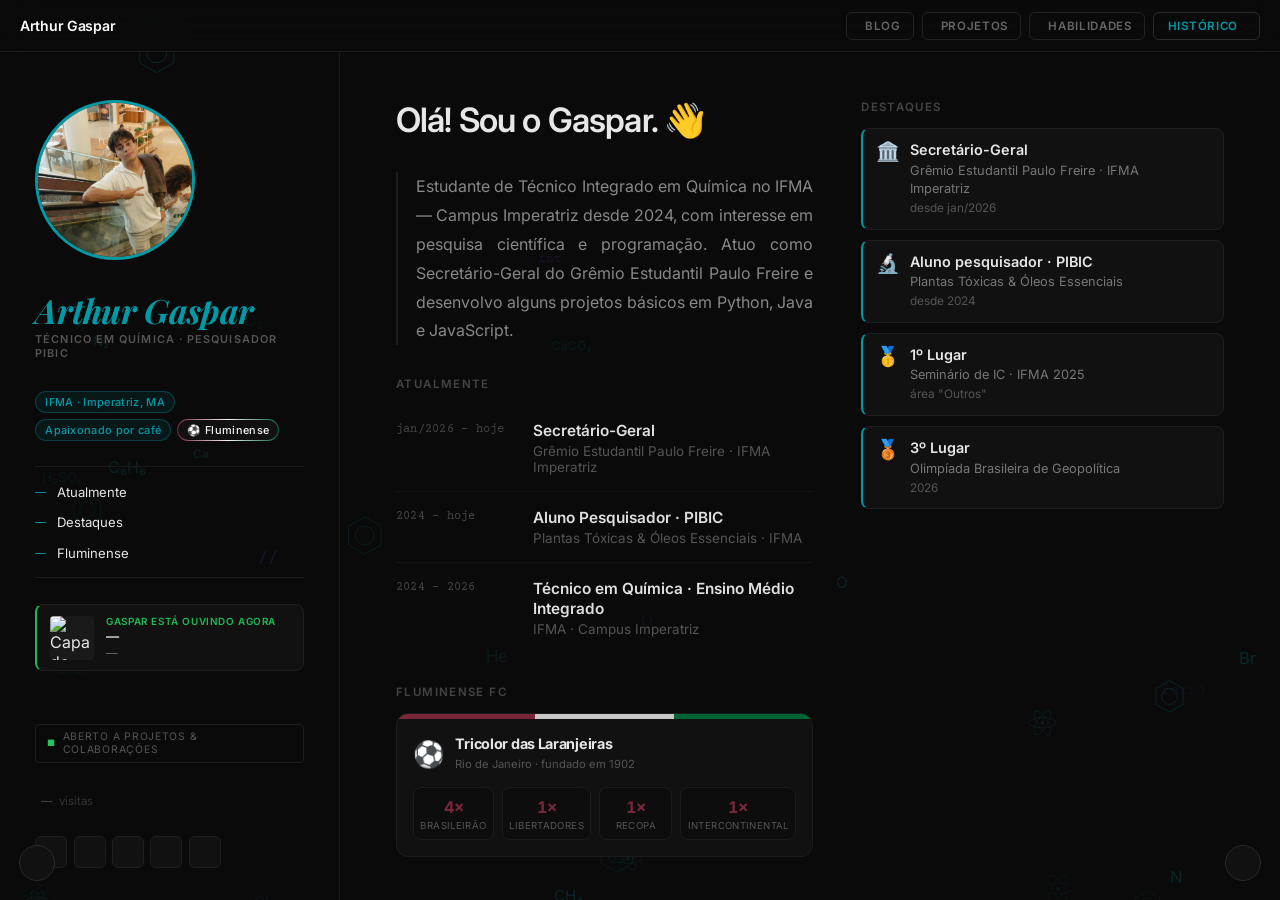
==== index.html @ 377766e0 "Correção de pequenos erros." ====
<!DOCTYPE html>
<html lang="pt-BR">
<head>
    <meta charset="UTF-8">
    <meta http-equiv="X-UA-Compatible" content="IE=edge">
    <meta name="viewport" content="width=device-width, initial-scale=1.0">
    <title>Arthur Gaspar</title>

    <meta name="description" content="Perfil de Arthur Gaspar — estudante do IFMA, pesquisador PIBIC, secretário-geral do Grêmio Paulo Freire.">
    <meta property="og:title" content="Arthur Gaspar">
    <meta property="og:description" content="Estudante de Técnico em Química no IFMA · Pesquisador PIBIC · Secretário-Geral do Grêmio Paulo Freire.">
    <meta property="og:image" content="assets/img/foto2.png">
    <meta property="og:type" content="website">

    <link rel="icon" href="data:image/svg+xml,<svg xmlns='http://www.w3.org/2000/svg' viewBox='0 0 100 100'><rect width='100' height='100' rx='20' fill='%23009aa6'/><text y='.9em' font-size='70' x='50%' text-anchor='middle' font-family='sans-serif' fill='white'>A</text></svg>">

    <link href="https://fonts.googleapis.com/css2?family=Inter:wght@400;500;600&family=Courier+Prime&family=Playfair+Display:ital,wght@1,700&display=swap" rel="stylesheet">
    <script src="https://kit.fontawesome.com/86ad24bcb9.js" crossorigin="anonymous"></script>
    <link rel="stylesheet" href="assets/css/style.css">
</head>
<body>

    <canvas id="bg-canvas" aria-hidden="true"></canvas>

    <!-- Barra de navegação superior -->
    <nav id="top-nav">
        <span class="nav-brand">Arthur Gaspar</span>
        <div class="nav-actions">
            <a id="btn-blog" href="blog/index.html" aria-label="Ver blog">
                <i class="fa-solid fa-pen-nib" aria-hidden="true"></i>
                <span>Blog</span>
            </a>
            <button id="btn-projects" aria-label="Ver projetos de pesquisa">
                <i class="fa-solid fa-flask" aria-hidden="true"></i>
                <span id="btn-projects-label">Projetos</span>
            </button>
            <button id="btn-skills" aria-label="Ver habilidades">
                <i class="fa-solid fa-bolt" aria-hidden="true"></i>
                <span id="btn-skills-label">Habilidades</span>
            </button>
            <button id="btn-switch" aria-label="Ver histórico">
                <span id="btn-switch-label">Histórico</span>
                <i id="btn-switch-icon" class="fa-solid fa-arrow-right" aria-hidden="true"></i>
            </button>
        </div>
    </nav>

    <!-- ── TELA 1: Bio ── -->
    <div id="screen-bio" class="screen active">
        <div class="screen-inner">

            <!-- ── Sidebar esquerda ── -->
            <aside class="bio-sidebar">
                <img id="avatar" src="assets/img/foto2.png" alt="Foto de Arthur Gaspar" role="button" tabindex="0" title="Clique para ver estatísticas" aria-label="Ver estatísticas pessoais">

                <div class="bio-id">
                    <h1 id="name">Arthur Gaspar</h1>
                    <p class="bio-title">Técnico em Química · Pesquisador PIBIC</p>
                </div>

                <div class="tags">
                    <span class="tag">IFMA · Imperatriz, MA</span>
                    <span class="tag">Apaixonado por café</span>
                    <span class="tag-flu">⚽ Fluminense</span>
                </div>

                <nav class="sidebar-nav" aria-label="Seções do perfil">
                    <a href="#section-now" class="sidebar-link">Atualmente</a>
                    <a href="#section-highlights" class="sidebar-link">Destaques</a>
                    <a href="#section-flu" class="sidebar-link">Fluminense</a>
                </nav>

                <!-- Spotify Now Playing -->
                <div id="spotify-widget" class="spotify-widget" hidden aria-live="polite">
                    <div class="spotify-art-wrap">
                        <img id="spotify-art" src="" alt="Capa do álbum" aria-hidden="true">
                        <div class="spotify-bars" id="spotify-bars" aria-hidden="true">
                            <span></span><span></span><span></span><span></span>
                        </div>
                    </div>
                    <div class="spotify-info">
                        <span class="spotify-status" id="spotify-status">Gaspar está ouvindo agora</span>
                        <strong class="spotify-track" id="spotify-track">—</strong>
                        <span class="spotify-artist" id="spotify-artist">—</span>
                    </div>
                    <i class="fa-brands fa-spotify spotify-logo" aria-hidden="true"></i>
                </div>

                <div class="sidebar-status">
                    <span class="now-square" aria-hidden="true">■</span>
                    Aberto a projetos &amp; colaborações
                </div>

                <div class="visitor-bar">
                    <i class="fa-solid fa-eye" aria-hidden="true"></i>
                    <span id="visitor-count">—</span>
                    <span>visitas</span>
                </div>

                <div class="sidebar-socials">
                    <a href="https://github.com/gaspararthur" target="_blank" rel="noopener noreferrer" class="social-icon" aria-label="GitHub"><i class="fa-brands fa-github"></i></a>
                    <a href="https://www.linkedin.com/in/arthur-santana-gaspar-lima-293b7a251/" target="_blank" rel="noopener noreferrer" class="social-icon" aria-label="LinkedIn"><i class="fa-brands fa-linkedin"></i></a>
                    <a href="https://x.com/ogaspar__" target="_blank" rel="noopener noreferrer" class="social-icon" aria-label="X (Twitter)"><i class="fa-brands fa-x-twitter"></i></a>
                    <a href="https://www.instagram.com/gaspar.arthur_/" target="_blank" rel="noopener noreferrer" class="social-icon" aria-label="Instagram"><i class="fa-brands fa-instagram"></i></a>
                    <a href="http://lattes.cnpq.br/1517261797918288" target="_blank" rel="noopener noreferrer" class="social-icon" aria-label="Currículo Lattes"><i class="fa-solid fa-graduation-cap"></i></a>
                </div>
            </aside>

            <!-- ── Conteúdo principal ── -->
            <main class="bio-content">
            <div class="bio-main-cols">

                <!-- Coluna esquerda: intro + Atualmente + Fluminense -->
                <div class="bio-left-col">

                    <h2 class="bio-greeting">Olá! Sou o Gaspar. <span aria-hidden="true">👋</span></h2>

                    <p class="intro">
                        Estudante de Técnico Integrado em Química no IFMA — Campus Imperatriz desde 2024,
                        com interesse em pesquisa científica e programação. Atuo como Secretário-Geral
                        do Grêmio Estudantil Paulo Freire e desenvolvo alguns projetos básicos em Python, Java e JavaScript.
                    </p>

                    <!-- Atualmente -->
                    <section id="section-now" class="section-block">
                        <h2 class="section-title">Atualmente</h2>
                        <div class="exp-list">
                            <div class="exp-item">
                                <span class="exp-date">jan/2026 – hoje</span>
                                <div class="exp-body">
                                    <strong class="exp-role">Secretário-Geral</strong>
                                    <span class="exp-place">Grêmio Estudantil Paulo Freire · IFMA Imperatriz</span>
                                </div>
                            </div>
                            <div class="exp-item">
                                <span class="exp-date">2024 – hoje</span>
                                <div class="exp-body">
                                    <strong class="exp-role">Aluno Pesquisador · PIBIC</strong>
                                    <span class="exp-place">Plantas Tóxicas &amp; Óleos Essenciais · IFMA</span>
                                </div>
                            </div>
                            <div class="exp-item">
                                <span class="exp-date">2024 – 2026</span>
                                <div class="exp-body">
                                    <strong class="exp-role">Técnico em Química · Ensino Médio Integrado</strong>
                                    <span class="exp-place">IFMA · Campus Imperatriz</span>
                                </div>
                            </div>
                        </div>
                    </section>

                    <!-- Fluminense -->
                    <section id="section-flu" class="section-block">
                        <h2 class="section-title">Fluminense FC</h2>
                        <div class="flu-card">
                            <div class="flu-stripes" aria-hidden="true">
                                <div class="flu-stripe flu-maroon"></div>
                                <div class="flu-stripe flu-white"></div>
                                <div class="flu-stripe flu-green"></div>
                            </div>
                            <div class="flu-body">
                                <div class="flu-header">
                                    <span class="flu-badge" aria-hidden="true">⚽</span>
                                    <div>
                                        <strong class="flu-name">Tricolor das Laranjeiras</strong>
                                        <span class="flu-sub">Rio de Janeiro · fundado em 1902</span>
                                    </div>
                                </div>
                                <div class="flu-honors">
                                    <div class="flu-honor">
                                        <span class="flu-honor-num">4×</span>
                                        <span class="flu-honor-label">Brasileirão</span>
                                    </div>
                                    <div class="flu-honor">
                                        <span class="flu-honor-num">1×</span>
                                        <span class="flu-honor-label">Libertadores</span>
                                    </div>
                                    <div class="flu-honor">
                                        <span class="flu-honor-num">1×</span>
                                        <span class="flu-honor-label">Recopa</span>
                                    </div>
                                    <div class="flu-honor">
                                        <span class="flu-honor-num">1×</span>
                                        <span class="flu-honor-label">Intercontinental</span>
                                    </div>
                                </div>
                            </div>
                        </div>
                    </section>

                </div><!-- /.bio-left-col -->

                <!-- Coluna direita: Destaques -->
                <div class="bio-right-col">

                    <section id="section-highlights" class="section-block">
                        <h2 class="section-title">Destaques</h2>
                        <div class="cards-grid">

                            <div class="card card-clickable" role="button" tabindex="0" data-modal="gremio" aria-label="Ver timeline do Grêmio Estudantil">
                                <span class="card-icon">🏛️</span>
                                <div class="card-text">
                                    <strong>Secretário-Geral</strong>
                                    <span>Grêmio Estudantil Paulo Freire · IFMA Imperatriz</span>
                                    <span class="card-meta">desde jan/2026</span>
                                </div>
                                <i class="fa-solid fa-chevron-right card-arrow" aria-hidden="true"></i>
                            </div>

                            <div class="card card-clickable" role="button" tabindex="0" data-modal="pesquisa" aria-label="Ver projetos de pesquisa">
                                <span class="card-icon">🔬</span>
                                <div class="card-text">
                                    <strong>Aluno pesquisador · PIBIC</strong>
                                    <span>Plantas Tóxicas &amp; Óleos Essenciais</span>
                                    <span class="card-meta">desde 2024</span>
                                </div>
                                <i class="fa-solid fa-chevron-right card-arrow" aria-hidden="true"></i>
                            </div>

                            <div class="card card-clickable" role="button" tabindex="0" data-modal="primeiro" aria-label="Ver galeria do 1º lugar">
                                <span class="card-icon">🥇</span>
                                <div class="card-text">
                                    <strong>1º Lugar</strong>
                                    <span>Seminário de IC · IFMA 2025</span>
                                    <span class="card-meta">área "Outros"</span>
                                </div>
                                <i class="fa-solid fa-chevron-right card-arrow" aria-hidden="true"></i>
                            </div>

                            <div class="card card-clickable" role="button" tabindex="0" data-modal="terceiro" aria-label="Ver certificados do 3º lugar">
                                <span class="card-icon">🥉</span>
                                <div class="card-text">
                                    <strong>3º Lugar</strong>
                                    <span>Olimpíada Brasileira de Geopolítica</span>
                                    <span class="card-meta">2026</span>
                                </div>
                                <i class="fa-solid fa-chevron-right card-arrow" aria-hidden="true"></i>
                            </div>

                        </div>
                    </section>

                </div><!-- /.bio-right-col -->

            </div><!-- /.bio-main-cols -->
            </main>

        </div>
    </div>

    <!-- ── TELA 2: Projetos ── -->
    <div id="screen-projects" class="screen">
        <div class="screen-inner">

            <header class="links-header">
                <img class="avatar-sm" src="assets/img/foto2.png" alt="Arthur Gaspar">
                <h2>Projetos &amp; Pesquisa</h2>
                <p class="subtitle">Produções acadêmicas e científicas</p>
            </header>

            <div class="proj-stats-row">
                <div class="proj-stat-item">
                    <span class="proj-stat-num" data-target="2">0</span>
                    <span class="proj-stat-label">Projetos PIBIC</span>
                </div>
                <div class="proj-stat-item">
                    <span class="proj-stat-num" data-target="9">0</span>
                    <span class="proj-stat-label">Eventos</span>
                </div>
                <div class="proj-stat-item">
                    <span class="proj-stat-num" data-target="3">0</span>
                    <span class="proj-stat-label">Premiações</span>
                </div>
                <div class="proj-stat-item">
                    <span class="proj-stat-num" data-target="900">0</span>
                    <span class="proj-stat-label">h Laboratório</span>
                </div>
            </div>

            <div class="proj-card card-clickable" role="button" tabindex="0" data-modal="proj1" aria-label="Abrir projeto: Levantamento Botânico">
                <div class="proj-card-meta">
                    <span class="project-status status-done">Finalizado</span>
                    <span class="project-period">2024 – 2025</span>
                    <span class="proj-type-badge">PIBIC · CNPq</span>
                </div>
                <h3 class="proj-card-title">Levantamento Botânico de Plantas Tóxicas no IFMA</h3>
                <p class="proj-card-desc">Identificação e catalogação de espécies vegetais com potencial tóxico no campus do IFMA — Imperatriz, com análise de óleos essenciais e compostos bioativos.</p>
                <div class="project-tags">
                    <span class="project-tag">🌿 Botânica</span>
                    <span class="project-tag">⚗️ Fitoquímica</span>
                    <span class="project-tag">🐍 Plantas tóxicas</span>
                </div>
                <div class="proj-card-footer">
                    <span class="proj-award-badge">🥇 1º Lugar · SEMIC 2025</span>
                    <i class="fa-solid fa-chevron-right card-arrow" aria-hidden="true"></i>
                </div>
            </div>

            <div class="proj-card card-clickable" role="button" tabindex="0" data-modal="proj2" aria-label="Abrir projeto: Atividade Antimicrobiana">
                <div class="proj-card-meta">
                    <span class="project-status status-active">Em andamento</span>
                    <span class="project-period">2026 – presente</span>
                    <span class="proj-type-badge">PIBIC · CNPq</span>
                </div>
                <h3 class="proj-card-title">Avaliação da Atividade Antimicrobiana de Óleos Essenciais de Plantas "Venenosas"</h3>
                <p class="proj-card-desc">Investigação da atividade antimicrobiana frente a <em>E. coli</em> por difusão em disco, com análise fitoquímica e ecotoxicológica em sementes de feijão.</p>
                <div class="project-tags">
                    <span class="project-tag">🦠 Antimicrobiano</span>
                    <span class="project-tag">🌿 Óleos Essenciais</span>
                    <span class="project-tag">⚗️ Fitoquímica</span>
                    <span class="project-tag">🌱 Ecotoxicologia</span>
                </div>
                <div class="proj-card-footer">
                    <span></span>
                    <i class="fa-solid fa-chevron-right card-arrow" aria-hidden="true"></i>
                </div>
            </div>

        </div>
    </div>

    <!-- ── TELA 3: Habilidades ── -->
    <div id="screen-skills" class="screen">
        <div class="screen-inner">

            <header class="links-header">
                <img class="avatar-sm" src="assets/img/foto2.png" alt="Arthur Gaspar">
                <h2>Habilidades</h2>
                <p class="subtitle">O que sei fazer</p>
            </header>

            <div class="skills-grid">

                <div class="skill-card">
                    <div class="skill-icon">✍️</div>
                    <div class="skill-body">
                        <strong>Escrita Científica</strong>
                        <span>Artigos, atas, relatórios e textos argumentativos.</span>
                        <div class="skill-bar"><div class="skill-bar-fill" style="--pct:90%"></div></div>
                    </div>
                </div>

                <div class="skill-card">
                    <div class="skill-icon">🎤</div>
                    <div class="skill-body">
                        <strong>Oratória &amp; Palestras</strong>
                        <span>Apresentações em seminários e eventos acadêmicos.</span>
                        <div class="skill-bar"><div class="skill-bar-fill" style="--pct:85%"></div></div>
                    </div>
                </div>

                <div class="skill-card">
                    <div class="skill-icon">🔬</div>
                    <div class="skill-body">
                        <strong>Pesquisa Científica</strong>
                        <span>Metodologia, levantamento bibliográfico e PIBIC.</span>
                        <div class="skill-bar"><div class="skill-bar-fill" style="--pct:84%"></div></div>
                    </div>
                </div>

                <div class="skill-card">
                    <div class="skill-icon">👥</div>
                    <div class="skill-body">
                        <strong>Liderança Estudantil</strong>
                        <span>Gestão de reuniões, secretaria e articulação política.</span>
                        <div class="skill-bar"><div class="skill-bar-fill" style="--pct:88%"></div></div>
                    </div>
                </div>

                <div class="skill-card">
                    <div class="skill-icon">🌿</div>
                    <div class="skill-body">
                        <strong>Botânica Aplicada</strong>
                        <span>Identificação de espécies e fitoquímica básica.</span>
                        <div class="skill-bar"><div class="skill-bar-fill" style="--pct:76%"></div></div>
                    </div>
                </div>

                <div class="skill-card">
                    <div class="skill-icon">🌍</div>
                    <div class="skill-body">
                        <strong>Geopolítica</strong>
                        <span>Relações internacionais e análise geopolítica.</span>
                        <div class="skill-bar"><div class="skill-bar-fill" style="--pct:80%"></div></div>
                    </div>
                </div>

                <div class="skill-card">
                    <div class="skill-icon">💻</div>
                    <div class="skill-body">
                        <strong>Programação</strong>
                        <span>Python, Java, JavaScript — automações e projetos web.</span>
                        <div class="skill-bar"><div class="skill-bar-fill" style="--pct:30%"></div></div>
                    </div>
                </div>

                <div class="skill-card">
                    <div class="skill-icon">🏐</div>
                    <div class="skill-body">
                        <strong>Voleibol</strong>
                        <span>Praticante regular — líbero e levantador.</span>
                        <div class="skill-bar"><div class="skill-bar-fill" style="--pct:78%"></div></div>
                    </div>
                </div>

            </div>

            <!-- Linguagens -->
            <div class="screen-section-divider">
                <span>Linguagens</span>
            </div>

            <div class="skills-langs">
                <div class="skills-langs-col">
                    <p class="lang-group-label">Tecnologias</p>
                    <div class="tech-chips">
                        <span class="tech-chip">Python <span class="tech-anno">básico</span></span>
                        <span class="tech-chip">Java <span class="tech-anno">básico</span></span>
                        <span class="tech-chip">JavaScript <span class="tech-anno">básico</span></span>
                        <span class="tech-chip">HTML · CSS <span class="tech-anno">básico</span></span>
                    </div>
                </div>
                <div class="skills-langs-col">
                    <p class="lang-group-label">Idiomas</p>
                    <div class="langs-spoken">
                        <div class="lang-spoken-item">
                            <span class="lang-flag" aria-hidden="true">🇧🇷</span>
                            <div class="lang-spoken-text">
                                <strong>Português</strong>
                                <span>Brasil · Falante nativo</span>
                            </div>
                            <span class="lang-level level-native">Nativo</span>
                        </div>
                        <div class="lang-spoken-item">
                            <span class="lang-flag" aria-hidden="true">🇺🇸</span>
                            <div class="lang-spoken-text">
                                <strong>Inglês</strong>
                                <span>Avançado 1 · Curso de Inglês Acessível</span>
                            </div>
                            <span class="lang-level level-advanced">Avançado</span>
                        </div>
                        <div class="lang-spoken-item">
                            <span class="lang-flag" aria-hidden="true">ES</span>
                            <div class="lang-spoken-text">
                                <strong>Espanhol</strong>
                                <span>Colégio Militar Tiradentes II</span>
                            </div>
                            <span class="lang-level level-basic">Básico</span>
                        </div>
                    </div>
                </div>
            </div>

        </div>
    </div>

    <!-- ── TELA 3: Links ── -->
    <div id="screen-links" class="screen">
        <div class="screen-inner">

            <header class="links-header">
                <img class="avatar-sm" src="assets/img/foto2.png" alt="Arthur Gaspar">
                <h2>Perfil &amp; Histórico</h2>
                <p class="subtitle">Redes sociais e participações acadêmicas</p>
            </header>

            <div class="hist-cols">

                <!-- ── Coluna 1: Redes Sociais ──────────────────────── -->
                <div class="hist-col">
                    <p class="hist-col-label">Redes Sociais</p>
                    <nav id="links" aria-label="Redes sociais e perfis">

                        <a class="link" href="https://github.com/gaspararthur" target="_blank" rel="noopener noreferrer" aria-label="GitHub de Arthur Gaspar">
                            <div class="link-icon" style="background-color:#333;">
                                <i class="fa-brands fa-github" aria-hidden="true"></i>
                            </div>
                            <span class="link-name">GitHub</span>
                        </a>

                        <a class="link" href="https://www.linkedin.com/in/arthur-santana-gaspar-lima-293b7a251/" target="_blank" rel="noopener noreferrer" aria-label="LinkedIn de Arthur Gaspar">
                            <div class="link-icon" style="background-color:#0077B5;">
                                <i class="fa-brands fa-linkedin" aria-hidden="true"></i>
                            </div>
                            <span class="link-name">LinkedIn</span>
                        </a>

                        <a class="link" href="https://x.com/ogaspar__" target="_blank" rel="noopener noreferrer" aria-label="X (Twitter) de Arthur Gaspar">
                            <div class="link-icon" style="background-color:#1a1a1a;">
                                <i class="fa-brands fa-x-twitter" aria-hidden="true"></i>
                            </div>
                            <span class="link-name">X (Twitter)</span>
                        </a>

                        <a class="link" href="https://www.instagram.com/gaspar.arthur_/" target="_blank" rel="noopener noreferrer" aria-label="Instagram de Arthur Gaspar">
                            <div class="link-icon" style="background-color:#E4405F;">
                                <i class="fa-brands fa-instagram" aria-hidden="true"></i>
                            </div>
                            <span class="link-name">Instagram</span>
                        </a>

                        <a class="link" href="http://lattes.cnpq.br/1517261797918288" target="_blank" rel="noopener noreferrer" aria-label="Currículo Lattes de Arthur Gaspar">
                            <div class="link-icon" style="background-color:#009aa6;">
                                <i class="fa-solid fa-graduation-cap" aria-hidden="true"></i>
                            </div>
                            <span class="link-name">Currículo Lattes</span>
                        </a>

                    </nav>
                </div>

                <!-- ── Coluna 2: Trajetória ──────────────────────────── -->
                <div class="hist-col">
                    <p class="hist-col-label">Trajetória</p>
                    <div class="timeline">
                        <div class="tl-item">
                            <span class="tl-date">2026</span>
                            <div class="tl-content">
                                <strong class="tl-title">Aluno Pesquisador PIBIC/CNPq</strong>
                                <p class="tl-desc">Avaliação da Atividade Antimicrobiana de Óleos Essenciais de Plantas "Venenosas" — Prof. Msc. Alielson Botelho Correa</p>
                            </div>
                        </div>
                        <div class="tl-item">
                            <span class="tl-date">mai/2026</span>
                            <div class="tl-content">
                                <strong class="tl-title">🥉 3º Lugar · Olimpíada Brasileira de Geopolítica</strong>
                                <button class="tl-cert-btn card-clickable" data-modal="terceiro" aria-label="Ver certificado OBG">
                                    <img src="assets/img/certificado-obgp.jpg" alt="Certificado 3º Lugar OBG 2026" loading="lazy">
                                    <span>Ver certificado</span>
                                </button>
                            </div>
                        </div>
                        <div class="tl-item">
                            <span class="tl-date">abr/2026</span>
                            <div class="tl-content">
                                <strong class="tl-title">46º Congresso da UBES (CONUBES)</strong>
                                <p class="tl-desc">Representando o Grêmio Paulo Freire em São Bernardo do Campo – SP. Tema: Democracia e soberania.</p>
                            </div>
                        </div>
                        <div class="tl-item">
                            <span class="tl-date">jan/2026</span>
                            <div class="tl-content">
                                <strong class="tl-title">Secretário-Geral · Grêmio Estudantil Paulo Freire</strong>
                                <p class="tl-desc">Gestão, secretaria, atas e articulação com a direção do campus.</p>
                            </div>
                        </div>
                        <div class="tl-item">
                            <span class="tl-date">nov/2025</span>
                            <div class="tl-content">
                                <strong class="tl-title">🥇 1º Lugar · Seminário de IC · área "Outros"</strong>
                                <p class="tl-desc">Levantamento Botânico de Plantas Tóxicas no IFMA — Campus Imperatriz.</p>
                            </div>
                        </div>
                        <div class="tl-item">
                            <span class="tl-date">nov/2025</span>
                            <div class="tl-content">
                                <strong class="tl-title">Universo IF</strong>
                                <p class="tl-desc">Apresentação do Levantamento Botânico de Plantas Tóxicas.</p>
                            </div>
                        </div>
                        <div class="tl-item">
                            <span class="tl-date">2024–2025</span>
                            <div class="tl-content">
                                <strong class="tl-title">Aluno Pesquisador PIBIC/CNPq</strong>
                                <p class="tl-desc">Levantamento Botânico de Plantas Tóxicas — Orientadora: Prof.ª Dr.ª Patrícia Gobira.</p>
                            </div>
                        </div>
                        <div class="tl-item">
                            <span class="tl-date">2024</span>
                            <div class="tl-content">
                                <strong class="tl-title">Ingresso no IFMA</strong>
                                <p class="tl-desc">Técnico em Química Integrado ao Ensino Médio · Campus Imperatriz – MA.</p>
                            </div>
                        </div>
                    </div>
                </div>

                <!-- ── Coluna 3: Participações Acadêmicas ────────────── -->
                <div class="hist-col">
                    <p class="hist-col-label">Participações Acadêmicas</p>
                    <div id="part-list" class="part-list open" aria-hidden="false">

                        <div class="year-group">
                            <span class="year-label">2026</span>
                            <ul>
                                <li>
                                    <span class="ptype congresso">Congresso</span>
                                    Congresso da União Brasileira de Estudantes Secundaristas
                                </li>
                            </ul>
                        </div>

                        <div class="year-group">
                            <span class="year-label">2025</span>
                            <ul>
                                <li>
                                    <span class="ptype congresso">Congresso</span>
                                    Universo IF — Levantamento Botânico de Plantas Tóxicas no IFMA
                                </li>
                                <li>
                                    <span class="ptype seminario">Seminário</span>
                                    <span class="prize-badge">🥇 1º Lugar</span>
                                    Seminário de IC — Levantamento Botânico de Plantas Tóxicas no IFMA
                                </li>
                                <li>
                                    <span class="ptype seminario">Seminário</span>
                                    Semana Interdisciplinar de Meio Ambiente e Química
                                </li>
                                <li>
                                    <span class="ptype seminario">Seminário</span>
                                    Construção do PPP do IFMA — Campus Imperatriz
                                </li>
                            </ul>
                        </div>

                        <div class="year-group">
                            <span class="year-label">2024</span>
                            <ul>
                                <li>
                                    <span class="ptype oficina">Oficina</span>
                                    Seminário de IC: Técnicas de Resolução de Problemas Matemáticos
                                </li>
                                <li>
                                    <span class="ptype oficina">Oficina</span>
                                    Seminário de IC: Desenvolvendo seu próprio assistente pessoal com Gemini
                                </li>
                                <li>
                                    <span class="ptype seminario">Seminário</span>
                                    Seminário de Iniciação Científica
                                </li>
                                <li>
                                    <span class="ptype seminario">Seminário</span>
                                    Semana Interdisciplinar de Meio Ambiente e Química 2024
                                </li>
                            </ul>
                        </div>

                    </div>
                </div>

            </div>

        </div>
    </div>

    <!-- ── MODAL OVERLAY ── -->
    <div id="modal-overlay" class="modal-overlay" role="dialog" aria-modal="true" aria-hidden="true">
        <div class="modal-backdrop"></div>
        <div class="modal-sheet">
            <div class="modal-handle" aria-hidden="true"></div>
            <button class="modal-close" id="modal-close-btn" aria-label="Fechar">
                <i class="fa-solid fa-xmark" aria-hidden="true"></i>
            </button>
            <div class="modal-body">

                <!-- PESQUISA -->
                <div id="modal-pesquisa" class="modal-content" hidden>
                    <h2 class="modal-title">🔬 Projetos de Pesquisa</h2>

                    <div class="project-card">
                        <div class="project-header">
                            <span class="project-status status-done">Finalizado</span>
                            <span class="project-period">2024 – 2025</span>
                        </div>
                        <h3 class="project-name">Levantamento Botânico de Plantas Tóxicas no IFMA</h3>
                        <p class="project-desc">Identificação e catalogação de espécies vegetais com potencial tóxico no campus do IFMA — Imperatriz, com análise de óleos essenciais e compostos bioativos.</p>
                        <div class="project-tags">
                            <span class="project-tag">🌿 Botânica</span>
                            <span class="project-tag">⚗️ Fitoquímica</span>
                            <span class="project-tag">🐍 Plantas tóxicas</span>
                        </div>
                        <div class="project-footer">
                            <span class="project-advisor">Orientadora: Prof.ª Dr.ª Patrícia Suelene Silva Costa Gobira</span>
                            <span class="project-type">PIBIC · CNPq</span>
                        </div>
                    </div>

                    <div class="project-card">
                        <div class="project-header">
                            <span class="project-status status-active">Em andamento</span>
                            <span class="project-period">2026 – presente</span>
                        </div>
                        <h3 class="project-name">Avaliação da Atividade Antimicrobiana de Óleos Essenciais de Plantas Ditas "Venenosas" no Campus Imperatriz</h3>
                        <p class="project-desc">A crescente resistência microbiana aos fármacos convencionais impulsiona a busca por alternativas terapêuticas naturais. Este projeto avalia a atividade antimicrobiana de óleos essenciais extraídos de espécies vegetais do IFMA — Imperatriz, correlacionando sua composição fitoquímica com efeitos ecotoxicológicos em organismos bioindicadores. A extração é feita por hidrodestilação, a caracterização por testes qualitativos e cromatografia, e a atividade antimicrobiana é avaliada frente a <em>Escherichia coli</em> pelo método de difusão em disco. Testes ecotoxicológicos com sementes de feijão analisam germinação e desenvolvimento radicular.</p>
                        <div class="project-tags">
                            <span class="project-tag">🦠 Antimicrobiano</span>
                            <span class="project-tag">🌿 Óleos Essenciais</span>
                            <span class="project-tag">⚗️ Fitoquímica</span>
                            <span class="project-tag">🌱 Ecotoxicologia</span>
                        </div>
                        <div class="project-footer">
                            <span class="project-advisor">Orientador: Prof. Msc. Alielson Correa Botelho</span>
                            <span class="project-type">PIBIC · CNPq</span>
                        </div>
                    </div>
                </div>

                <!-- GRÊMIO -->
                <div id="modal-gremio" class="modal-content" hidden>
                    <h2 class="modal-title">🏛️ Grêmio Estudantil Paulo Freire</h2>
                    <p class="modal-subtitle">Grêmio Estudantil · IFMA Campus Imperatriz</p>

                    <div class="timeline">

                        <div class="tl-item">
                            <div class="tl-dot tl-dot-active"></div>
                            <div class="tl-content">
                                <span class="tl-date">jan/2026</span>
                                <strong class="tl-title">Eleito Secretário-Geral</strong>
                                <p class="tl-desc">Assumiu o cargo de Secretário-Geral após processo eleitoral democrático dentro do grêmio.</p>
                            </div>
                        </div>

                        <div class="tl-item">
                            <div class="tl-dot tl-dot-active"></div>
                            <div class="tl-content">
                                <span class="tl-date">abr/2026 · São Bernardo do Campo – SP</span>
                                <strong class="tl-title">46º Congresso da UBES — CONUBES</strong>
                                <p class="tl-desc">Participação no 46º Congresso da União Brasileira de Estudantes Secundaristas, representando o Grêmio Paulo Freire. Tema: <em>Democracia e soberania: um Brasil de tamanho da nossa rebeldia.</em></p>
                                <div class="tl-gallery">
                                    <a class="tl-photo" href="assets/img/conubes-1.jpg" target="_blank" rel="noopener" aria-label="Grupo na entrada do CONUBES com bandeira do GEPF">
                                        <img src="assets/img/conubes-1.jpg" alt="Grupo na entrada do CONUBES com bandeira do Grêmio Paulo Freire" loading="lazy">
                                    </a>
                                    <a class="tl-photo" href="assets/img/conubes-2.jpg" target="_blank" rel="noopener" aria-label="Marcha com bandeiras no CONUBES">
                                        <img src="assets/img/conubes-2.jpg" alt="Marcha com bandeiras do Brasil e da UBES" loading="lazy">
                                    </a>
                                    <a class="tl-photo" href="assets/img/conubes-3.jpg" target="_blank" rel="noopener" aria-label="Grupo em frente ao ônibus rumo ao CONUBES">
                                        <img src="assets/img/conubes-3.jpg" alt="Grupo em frente ao ônibus a caminho do CONUBES" loading="lazy">
                                    </a>
                                </div>
                            </div>
                        </div>

                        <div class="tl-item">
                            <div class="tl-dot tl-dot-active"></div>
                            <div class="tl-content">
                                <span class="tl-date">contínuo</span>
                                <strong class="tl-title">Gestão &amp; Secretaria</strong>
                                <p class="tl-desc">Redação de atas, organização de reuniões, comunicação oficial e articulação com a direção do campus.</p>
                            </div>
                        </div>

                        <div class="tl-item tl-future">
                            <div class="tl-dot"></div>
                            <div class="tl-content">
                                <span class="tl-date">2026</span>
                                <strong class="tl-title">Próximas ações</strong>
                                <p class="tl-desc">Novas iniciativas estudantis, eventos e projetos em desenvolvimento pelo grêmio.</p>
                            </div>
                        </div>

                    </div>
                </div>

                <!-- 1º LUGAR -->
                <div id="modal-primeiro" class="modal-content" hidden>
                    <h2 class="modal-title">🥇 Seminário de IC · IFMA 2025</h2>
                    <p class="modal-subtitle">1º Lugar · Área "Outros" · Levantamento Botânico de Plantas Tóxicas</p>

                    <div class="gallery-grid">
                        <div class="gallery-slot">
                            <i class="fa-solid fa-image" aria-hidden="true"></i>
                            <span>Apresentação</span>
                        </div>
                        <div class="gallery-slot">
                            <i class="fa-solid fa-image" aria-hidden="true"></i>
                            <span>Com a banca</span>
                        </div>
                        <div class="gallery-slot">
                            <i class="fa-solid fa-image" aria-hidden="true"></i>
                            <span>Banner do projeto</span>
                        </div>
                        <div class="gallery-slot">
                            <i class="fa-solid fa-image" aria-hidden="true"></i>
                            <span>Premiação</span>
                        </div>
                    </div>

                    <p class="gallery-note">
                        <i class="fa-solid fa-circle-info" aria-hidden="true"></i>
                        Fotos do evento serão adicionadas em breve.
                    </p>
                </div>

                <!-- 3º LUGAR -->
                <div id="modal-terceiro" class="modal-content" hidden>
                    <h2 class="modal-title">🥉 Olimpíada Brasileira de Geopolítica</h2>
                    <p class="modal-subtitle">3º Lugar · 2026</p>

                    <div class="cert-grid">
                        <div class="cert-card">
                            <div class="cert-header">
                                <span class="cert-medal">🥉</span>
                                <div class="cert-header-text">
                                    <strong>3º Lugar</strong>
                                    <span>Olimpíada Brasileira de Geopolítica</span>
                                </div>
                            </div>
                            <div class="cert-body">
                                <p class="cert-name">Arthur Santana Gaspar Lima</p>
                                <p class="cert-year">2026</p>
                            </div>
                            <a class="gallery-slot gallery-slot-img" href="assets/img/certificado-obgp.jpg" target="_blank" rel="noopener" title="Ver certificado em tamanho completo">
                                <img src="assets/img/certificado-obgp.jpg" alt="Certificado 3º Lugar Olimpíada Brasileira de Geopolítica 2026" loading="lazy">
                                <span class="gallery-caption">Certificado · clique para ampliar</span>
                            </a>
                        </div>
                    </div>
                </div>

                <!-- PROJETO 1 -->
                <div id="modal-proj1" class="modal-content" hidden>
                    <div class="proj-modal-top">
                        <div class="proj-card-meta">
                            <span class="project-status status-done">Finalizado</span>
                            <span class="project-period">2024 – 2025</span>
                            <span class="proj-type-badge">PIBIC · CNPq</span>
                        </div>
                        <h2 class="modal-title">🌿 Levantamento Botânico de Plantas Tóxicas no IFMA</h2>
                        <p class="modal-subtitle">Campus Imperatriz · Orientadora: Prof.ª Dr.ª Patrícia Suelene Silva Costa Gobira</p>
                    </div>
                    <div class="proj-award-banner">🥇 1º Lugar · Seminário de IC · IFMA 2025 · Área "Outros"</div>
                    <div class="proj-modal-section">
                        <p class="proj-modal-label">Sobre o projeto</p>
                        <p class="project-desc">Levantamento etnobotânico e bioquímico de espécies vegetais com potencial tóxico no campus IFMA — Imperatriz. As amostras foram coletadas, identificadas taxonomicamente e submetidas a triagem fitoquímica para detecção de metabólitos secundários e análise de óleos essenciais.</p>
                    </div>
                    <div class="proj-modal-section">
                        <p class="proj-modal-label">Metodologia</p>
                        <ul class="proj-steps">
                            <li>Coleta e herborização de espécies do campus</li>
                            <li>Identificação taxonômica por comparação bibliográfica</li>
                            <li>Extração de óleos essenciais por hidrodestilação</li>
                            <li>Triagem fitoquímica (alcaloides, flavonoides, taninos…)</li>
                            <li>Catalogação com registro fotográfico</li>
                        </ul>
                    </div>
                    <div class="project-tags" style="margin-bottom:12px">
                        <span class="project-tag">🌿 Botânica</span>
                        <span class="project-tag">⚗️ Fitoquímica</span>
                        <span class="project-tag">🐍 Plantas tóxicas</span>
                        <span class="project-tag">🔬 PIBIC</span>
                    </div>
                    <div class="gallery-grid" style="grid-template-columns:repeat(3,1fr)">
                        <a class="gallery-slot gallery-slot-img" href="assets/img/foto-equipe-pibic.jpg" target="_blank" rel="noopener" title="Equipe do projeto">
                            <img src="assets/img/foto-equipe-pibic.jpg" alt="Equipe do projeto PIBIC — Arthur, voluntários, colaboradores e Prof.ª Dr.ª Patrícia Gobira" loading="lazy">
                            <span class="gallery-caption">Equipe</span>
                        </a>
                        <a class="gallery-slot gallery-slot-img" href="assets/img/foto-caladium-estufa.jpg" target="_blank" rel="noopener" title="Caladium bicolor · preparação para estufa">
                            <img src="assets/img/foto-caladium-estufa.jpg" alt="Caladium bicolor sendo preparado para a estufa" loading="lazy">
                            <span class="gallery-caption">Lab · Caladium</span>
                        </a>
                        <a class="gallery-slot gallery-slot-img" href="assets/img/foto-apresentacao-universo-if.jpg" target="_blank" rel="noopener" title="Apresentação no Universo IF">
                            <img src="assets/img/foto-apresentacao-universo-if.jpg" alt="Arthur apresentando o Levantamento Botânico no Universo IF 2025" loading="lazy">
                            <span class="gallery-caption">Universo IF</span>
                        </a>
                    </div>
                </div>

                <!-- PROJETO 2 -->
                <div id="modal-proj2" class="modal-content" hidden>
                    <div class="proj-modal-top">
                        <div class="proj-card-meta">
                            <span class="project-status status-active">Em andamento</span>
                            <span class="project-period">2026 – presente</span>
                            <span class="proj-type-badge">PIBIC · CNPq</span>
                        </div>
                        <h2 class="modal-title">🦠 Atividade Antimicrobiana de Óleos Essenciais de Plantas "Venenosas"</h2>
                        <p class="modal-subtitle">Campus Imperatriz · Orientador: Prof. Msc. Alielson Correa Botelho</p>
                    </div>
                    <div class="proj-modal-section">
                        <p class="proj-modal-label">Sobre o projeto</p>
                        <p class="project-desc">A crescente resistência microbiana aos fármacos convencionais impulsiona a busca por alternativas naturais. Este projeto avalia a atividade antimicrobiana de óleos essenciais extraídos de espécies ditas "venenosas" do campus, correlacionando composição fitoquímica com efeitos ecotoxicológicos em organismos bioindicadores.</p>
                    </div>
                    <div class="proj-modal-section">
                        <p class="proj-modal-label">Metodologia</p>
                        <ul class="proj-steps">
                            <li>Extração de óleos essenciais por hidrodestilação</li>
                            <li>Caracterização fitoquímica por testes qualitativos e cromatografia</li>
                            <li>Avaliação antimicrobiana frente a <em>E. coli</em> — difusão em disco</li>
                            <li>Testes ecotoxicológicos com sementes de feijão</li>
                            <li>Análise de germinação e desenvolvimento radicular</li>
                        </ul>
                    </div>
                    <div class="project-tags" style="margin-bottom:12px">
                        <span class="project-tag">🦠 Antimicrobiano</span>
                        <span class="project-tag">🌿 Óleos Essenciais</span>
                        <span class="project-tag">⚗️ Fitoquímica</span>
                        <span class="project-tag">🌱 Ecotoxicologia</span>
                    </div>
                    <div class="gallery-grid" style="grid-template-columns:repeat(3,1fr)">
                        <div class="gallery-slot"><i class="fa-solid fa-image"></i><span>Em breve</span></div>
                        <div class="gallery-slot"><i class="fa-solid fa-image"></i><span>Em breve</span></div>
                        <div class="gallery-slot"><i class="fa-solid fa-image"></i><span>Em breve</span></div>
                    </div>
                </div>

                <!-- ESTATÍSTICAS (easter egg — clique na foto de perfil) -->
                <div id="modal-stats" class="modal-content" hidden>
                    <h2 class="modal-title">📊 Estatísticas</h2>
                    <p class="modal-subtitle">Alguns números sobre mim</p>
                    <div class="stats-grid">
                        <div class="stat-card">
                            <span class="stat-number" data-target="999">0</span>
                            <span class="stat-icon">☕</span>
                            <span class="stat-label">xícaras de café</span>
                        </div>
                        <div class="stat-card">
                            <span class="stat-number" data-target="2">0</span>
                            <span class="stat-icon">🔬</span>
                            <span class="stat-label">projetos de pesquisa</span>
                        </div>
                        <div class="stat-card">
                            <span class="stat-number" data-target="9">0</span>
                            <span class="stat-icon">📋</span>
                            <span class="stat-label">participações em eventos</span>
                        </div>
                        <div class="stat-card">
                            <span class="stat-number" data-target="3">0</span>
                            <span class="stat-icon">💻</span>
                            <span class="stat-label">linguagens de programação</span>
                        </div>
                        <div class="stat-card">
                            <span class="stat-number" data-target="3">0</span>
                            <span class="stat-icon">🦴</span>
                            <span class="stat-label">ossos quebrados</span>
                        </div>
                        <div class="stat-card">
                            <span class="stat-number" data-target="900">0</span>
                            <span class="stat-icon">🧪</span>
                            <span class="stat-label">horas de laboratório</span>
                        </div>
                    </div>
                    <p class="stats-hint">
                        <i class="fa-solid fa-circle-info" aria-hidden="true"></i>
                        Você encontrou clicando na foto — bom olho.
                    </p>
                </div>

            </div>
        </div>
    </div>

    <!-- Botão de toggle da animação -->
    <button id="anim-toggle" aria-label="Pausar animação de fundo" title="Pausar animação">
        <i class="fa-solid fa-pause" aria-hidden="true"></i>
    </button>

    <!-- Terminal interativo -->
    <button id="terminal-btn" class="terminal-btn" aria-label="Abrir terminal" title="Terminal interativo">
        <i class="fa-solid fa-terminal"></i>
    </button>
    <div id="terminal-modal" class="terminal-modal" aria-hidden="true">
        <div class="terminal-header">
            <div class="terminal-dots"><span class="td-red"></span><span class="td-yellow"></span><span class="td-green"></span></div>
            <span class="terminal-title">arthur@gaspar: ~</span>
            <button id="terminal-close" aria-label="Fechar">✕</button>
        </div>
        <div class="terminal-output" id="terminal-output"></div>
        <div class="terminal-input-row">
            <span class="t-prompt">arthur@gaspar:~$</span>
            <input id="terminal-input" type="text" class="terminal-input" autocomplete="off" spellcheck="false" aria-label="Comando">
        </div>
    </div>

    <!-- Voltar ao topo -->
    <button id="back-to-top" class="back-to-top" aria-label="Voltar ao topo" title="Voltar ao topo">
        <i class="fa-solid fa-chevron-up"></i>
    </button>

    <!-- Loading screen -->
    <div id="loading-screen" class="loading-screen">
        <div class="loading-logo">A</div>
    </div>

    <script src="assets/js/script.js"></script>
</body>
</html>
---- assets/css/style.css ----
/* ── Reset ─────────────────────────────────────────────── */
*, *::before, *::after { box-sizing: border-box; margin: 0; padding: 0; }

/* ── Base ───────────────────────────────────────────────── */
html, body {
    font-family: 'Inter', sans-serif;
    background-color: #0a0a0a;
    color: #e7e7e7;
    height: 100%;
    overflow: hidden;
}

/* ── Canvas de fundo ────────────────────────────────────── */
#bg-canvas {
    position: fixed;
    inset: 0;
    z-index: 0;
    pointer-events: none;
}

/* ── Barra de navegação superior ────────────────────────── */
#top-nav {
    position: fixed;
    top: 0; left: 0; right: 0;
    z-index: 100;
    height: 52px;
    display: flex;
    align-items: center;
    justify-content: space-between;
    padding: 0 1.25rem;
    background: rgba(10,10,10,0.80);
    backdrop-filter: blur(14px);
    -webkit-backdrop-filter: blur(14px);
    border-bottom: 1px solid #1c1c1c;
}

.nav-brand {
    font-size: 0.88rem;
    font-weight: 600;
    color: #fff;
    letter-spacing: -0.02em;
    flex-shrink: 0;
}

.nav-actions {
    display: flex;
    align-items: center;
    gap: 8px;
}

/* ── Fluminense tag ──────────────────────────────────────── */
.tag-flu {
    font-size: 0.68rem;
    font-weight: 500;
    letter-spacing: 0.03em;
    color: #f5f5f5;
    background:
        linear-gradient(#111, #111) padding-box,
        linear-gradient(90deg, #7A263A, #F5F5F5, #006437) border-box;
    border: 1px solid transparent;
    border-radius: 20px;
    padding: 3px 9px;
    white-space: nowrap;
    display: inline-flex;
    align-items: center;
    gap: 4px;
}

.tag-flu:hover {
    transform: translateY(-1px);
    box-shadow:
        0 0 12px rgba(122,38,58,.35),
        0 0 6px rgba(0,100,55,.25);
}

/* ── Botão principal (Mais informações) ─────────────────── */
#btn-switch {
    animation: pulseInfo 1.8s infinite;
    box-shadow: 0 0 0 rgba(0, 154, 166, 0.7);
    display: flex;
    align-items: center;
    gap: 7px;
    padding: 6px 14px;
    border-radius: 6px;
    border: 1px solid #2a2a2a;
    background: transparent;
    color: #009aa6;
    font-family: 'Inter', sans-serif;
    font-size: 0.72rem;
    font-weight: 600;
    letter-spacing: 0.06em;
    text-transform: uppercase;
    cursor: pointer;
    transition: background 0.2s, border-color 0.2s, color 0.2s;
}

@keyframes pulseInfo {
    0%   { transform: scale(1);    box-shadow: 0 0 0 0 rgba(0, 154, 166, 0.55); }
    70%  { transform: scale(1.05); box-shadow: 0 0 0 10px rgba(0, 154, 166, 0); }
    100% { transform: scale(1);    box-shadow: 0 0 0 0 rgba(0, 154, 166, 0); }
}

#btn-switch:hover { background: rgba(0,154,166,0.1); border-color: #009aa6; }
#btn-switch:focus-visible { outline: 2px solid #009aa6; outline-offset: 2px; }

/* ── Link Blog ──────────────────────────────────────────── */
#btn-blog {
    display: flex;
    align-items: center;
    gap: 6px;
    padding: 6px 12px;
    border-radius: 6px;
    border: 1px solid #222;
    background: transparent;
    color: #666;
    font-family: 'Inter', sans-serif;
    font-size: 0.72rem;
    font-weight: 600;
    letter-spacing: 0.06em;
    text-transform: uppercase;
    text-decoration: none;
    cursor: pointer;
    transition: background 0.2s, border-color 0.2s, color 0.2s;
}
#btn-blog:hover { background: rgba(255,255,255,0.04); border-color: #333; color: #aaa; }
#btn-blog:focus-visible { outline: 2px solid #009aa6; outline-offset: 2px; }

/* ── Botão secundário (Habilidades) ────────────────────── */
#btn-skills {
    display: flex;
    align-items: center;
    gap: 6px;
    padding: 6px 12px;
    border-radius: 6px;
    border: 1px solid #222;
    background: transparent;
    color: #666;
    font-family: 'Inter', sans-serif;
    font-size: 0.72rem;
    font-weight: 600;
    letter-spacing: 0.06em;
    text-transform: uppercase;
    cursor: pointer;
    transition: background 0.2s, border-color 0.2s, color 0.2s;
}

#btn-skills:hover { background: rgba(255,255,255,0.04); border-color: #333; color: #aaa; }
#btn-skills.active { color: #009aa6; border-color: rgba(0,154,166,0.4); background: rgba(0,154,166,0.06); }
#btn-skills:focus-visible { outline: 2px solid #009aa6; outline-offset: 2px; }

/* ── Telas ───────────────────────────────────────────────── */
.screen {
    position: fixed;
    top: 52px; left: 0; right: 0; bottom: 0;
    z-index: 1;
    overflow-y: auto;
    display: flex;
    justify-content: center;
    align-items: flex-start;
    padding: 2.2rem 1rem 3rem;
    opacity: 0;
    pointer-events: none;
    transform: translateY(14px);
    transition: opacity 0.32s ease, transform 0.32s ease;
}

.screen.active {
    opacity: 1;
    pointer-events: all;
    transform: translateY(0);
}

.screen-inner {
    width: 100%;
    max-width: 480px;
    display: flex;
    flex-direction: column;
    align-items: center;
    gap: 1.6rem;
}

/* ── Header (tela bio) ──────────────────────────────────── */
header {
    display: flex;
    flex-direction: column;
    align-items: center;
    gap: 0.45rem;
    text-align: center;
}

#avatar {
    width: 110px;
    height: 110px;
    border-radius: 50%;
    object-fit: cover;
    border: 3px solid #009aa6;
    margin-bottom: 0.4rem;
    transition: transform 0.3s ease;
}

#avatar { cursor: pointer; }
#avatar:hover { transform: scale(1.04); box-shadow: 0 0 0 4px rgba(0,154,166,0.18); }

#name {
    font-family: 'Playfair Display', Georgia, serif;
    font-style: italic;
    font-weight: 700;
    font-size: 2.1rem;
    color: #009aa6;
    letter-spacing: -0.02em;
    line-height: 1.1;
}

.subtitle {
    font-size: 0.78rem;
    color: #555;
    letter-spacing: 0.03em;
}

/* Tags */
.tags {
    display: flex;
    flex-wrap: wrap;
    gap: 6px;
    justify-content: center;
    align-items: center;
    margin-top: 0.3rem;
    max-width: 420px;
}

.tag {
    font-size: 0.68rem;
    padding: 3px 9px;
    border-radius: 20px;
    background: rgba(0,154,166,0.1);
    border: 1px solid rgba(0,154,166,0.3);
    color: #009aa6;
    font-weight: 500;
    letter-spacing: 0.03em;
    white-space: nowrap;
}

/* ── Intro ──────────────────────────────────────────────── */
.intro {
    text-align: left;
    font-size: 1rem;
    line-height: 1.8;
    color: #999;
}

/* ── Seções ─────────────────────────────────────────────── */
.section-block { width: 100%; }

.section-title {
    font-size: 0.72rem;
    font-weight: 600;
    letter-spacing: 0.12em;
    text-transform: uppercase;
    color: #444;
    margin-bottom: 0.9rem;
}

/* ── Atualmente ─────────────────────────────────────────── */
.now-list {
    display: flex;
    flex-direction: column;
    gap: 10px;
}

.now-item {
    display: flex;
    align-items: flex-start;
    gap: 12px;
    padding: 11px 13px;
    background: #111;
    border: 1px solid #1e1e1e;
    border-radius: 8px;
}

.now-dot {
    width: 8px;
    height: 8px;
    border-radius: 50%;
    background: #22c55e;
    flex-shrink: 0;
    margin-top: 5px;
    box-shadow: 0 0 0 0 rgba(34,197,94,0.5);
    animation: pulse-dot 2.2s ease infinite;
}

@keyframes pulse-dot {
    0%   { box-shadow: 0 0 0 0 rgba(34,197,94,0.5); }
    70%  { box-shadow: 0 0 0 6px rgba(34,197,94,0); }
    100% { box-shadow: 0 0 0 0 rgba(34,197,94,0); }
}

.now-text {
    display: flex;
    flex-direction: column;
    gap: 2px;
}

.now-text strong {
    font-size: 0.82rem;
    font-weight: 600;
    color: #ddd;
    line-height: 1.3;
}

.now-text span {
    font-size: 0.72rem;
    color: #666;
    line-height: 1.4;
}

/* ── Layout principal (coluna esq + coluna dir) ─────────── */
.bio-main-cols {
    display: flex;
    flex-direction: column;
    gap: 2rem;
    width: 100%;
}

.bio-left-col,
.bio-right-col {
    display: flex;
    flex-direction: column;
    gap: 2rem;
    width: 100%;
}

/* ── Saudação ────────────────────────────────────────────── */
.bio-greeting {
    font-size: 2.1rem;
    font-weight: 600;
    color: #e7e7e7;
    line-height: 1.2;
    letter-spacing: -0.025em;
}

/* ── Experience list (Atualmente) ────────────────────────── */
.exp-list {
    display: flex;
    flex-direction: column;
}

.exp-item {
    display: flex;
    flex-direction: column;
    gap: 0.25rem;
    padding: 0.85rem 0;
    border-bottom: 1px solid #131313;
}

.exp-item:last-child { border-bottom: none; }

.exp-date {
    font-size: 0.75rem;
    color: #444;
    font-family: 'Courier Prime', monospace;
    letter-spacing: 0.02em;
}

.exp-body {
    display: flex;
    flex-direction: column;
    gap: 0.12rem;
}

.exp-role {
    font-size: 0.96rem;
    font-weight: 600;
    color: #e0e0e0;
    line-height: 1.3;
}

.exp-place {
    font-size: 0.84rem;
    color: #555;
}

/* ── Tech chips ──────────────────────────────────────────── */
.tech-chips {
    display: flex;
    flex-wrap: wrap;
    gap: 0.45rem;
    margin-top: 0.55rem;
}

.tech-chip {
    display: inline-flex;
    align-items: center;
    gap: 0.5rem;
    padding: 0.3rem 0.7rem;
    background: rgba(0,154,166,0.07);
    border: 1px solid rgba(0,154,166,0.18);
    border-radius: 5px;
    font-size: 0.78rem;
    color: #bbb;
    font-family: 'Courier Prime', monospace;
}

.tech-anno {
    color: #009aa6;
    font-family: 'Inter', sans-serif;
    font-size: 0.65rem;
    font-weight: 500;
    letter-spacing: 0.06em;
    text-transform: uppercase;
}

/* ── Langs section ───────────────────────────────────────── */
.langs-section {
    display: flex;
    flex-direction: column;
}

.langs-spoken-label { margin-top: 1.6rem; }

/* ── Cards de destaque ───────────────────────────────────── */
.cards-grid {
    display: grid;
    grid-template-columns: 1fr 1fr;
    gap: 10px;
}

.card {
    display: flex;
    align-items: flex-start;
    gap: 10px;
    background: #111;
    border: 1px solid #1e1e1e;
    border-left: 2px solid #009aa6;
    border-radius: 8px;
    padding: 12px 13px;
    transition: border-color 0.2s, background 0.2s;
}

.card:hover {
    background: #161616;
    border-left-color: #00c4d1;
}

.card-clickable {
    cursor: pointer;
    position: relative;
}

.card-clickable:hover {
    background: #161616;
    border-left-color: #00c4d1;
}

.card-clickable:active { transform: scale(0.98); }

.card-clickable:focus-visible { outline: 2px solid #009aa6; outline-offset: 2px; }

.card-arrow {
    font-size: 0.55rem;
    color: #333;
    margin-left: auto;
    margin-top: 3px;
    flex-shrink: 0;
    align-self: center;
    transition: color 0.2s, transform 0.2s;
}

.card-clickable:hover .card-arrow {
    color: #009aa6;
    transform: translateX(2px);
}

.card-icon { font-size: 1.2rem; flex-shrink: 0; line-height: 1; margin-top: 1px; }

.card-text {
    display: flex;
    flex-direction: column;
    gap: 2px;
    min-width: 0;
}

.card-text strong {
    font-size: 0.9rem;
    font-weight: 600;
    color: #e6e6e6;
    line-height: 1.3;
}

.card-text span {
    font-size: 0.8rem;
    color: #777;
    line-height: 1.4;
}

.card-meta {
    font-size: 0.74rem !important;
    color: #555 !important;
}

/* ── Linguagens ─────────────────────────────────────────── */
.lang-group-label {
    font-size: 0.65rem;
    font-weight: 600;
    letter-spacing: 0.08em;
    text-transform: uppercase;
    color: #3a3a3a;
    margin-bottom: 0.5rem;
}

.langs {
    display: flex;
    gap: 8px;
    flex-wrap: wrap;
}

.lang-chip {
    font-family: 'Courier Prime', monospace;
    font-size: 0.8rem;
    padding: 5px 13px;
    border-radius: 6px;
    background: #111;
    border: 1px solid #222;
    color: #009aa6;
    transition: background 0.2s, border-color 0.2s;
}

.lang-chip:hover {
    background: rgba(0,154,166,0.08);
    border-color: rgba(0,154,166,0.4);
}

.langs-spoken {
    display: flex;
    flex-direction: column;
    gap: 7px;
}

.lang-spoken-item {
    display: flex;
    align-items: center;
    gap: 10px;
    background: #111;
    border: 1px solid #1e1e1e;
    border-radius: 8px;
    padding: 9px 12px;
    transition: background 0.2s;
}

.lang-spoken-item:hover { background: #161616; }

.lang-flag { font-size: 1.15rem; flex-shrink: 0; line-height: 1; }

.lang-spoken-text {
    flex: 1;
    display: flex;
    flex-direction: column;
    gap: 1px;
}

.lang-spoken-text strong {
    font-size: 0.82rem;
    font-weight: 600;
    color: #ddd;
}

.lang-spoken-text span {
    font-size: 0.7rem;
    color: #555;
}

.lang-level {
    font-size: 0.62rem;
    font-weight: 700;
    padding: 2px 8px;
    border-radius: 4px;
    letter-spacing: 0.04em;
    flex-shrink: 0;
}

.level-native   { background: rgba(0,154,166,0.12); color: #009aa6; border: 1px solid rgba(0,154,166,0.3); }
.level-advanced { background: rgba(124,61,237,0.12); color: #a67cf5; border: 1px solid rgba(124,61,237,0.3); }
.level-basic { background: rgba(196,98,26,0.12); color: #e0844a; border: 1px solid rgba(196,98,26,0.3); }

/* ── Participações ───────────────────────────────────────── */
.part-btn {
    width: 100%;
    display: flex;
    align-items: center;
    justify-content: space-between;
    padding: 11px 14px;
    background: #111;
    border: 1px solid #1e1e1e;
    border-radius: 8px;
    color: #bbb;
    font-family: 'Inter', sans-serif;
    font-size: 0.85rem;
    font-weight: 500;
    cursor: pointer;
    transition: background 0.2s, border-color 0.2s;
}

.part-btn:hover { background: #161616; border-color: #2a2a2a; }

.part-count { color: #555; font-size: 0.78rem; }

.chevron {
    font-size: 0.7rem;
    color: #555;
    transition: transform 0.28s ease;
}

.part-list {
    overflow: hidden;
    max-height: 0;
    opacity: 0;
    transition: max-height 0.38s ease, opacity 0.28s ease;
}

.part-list.open {
    max-height: 800px;
    opacity: 1;
}

.year-group { padding: 16px 2px 4px; }

.year-label {
    display: inline-block;
    font-size: 0.68rem;
    font-weight: 700;
    letter-spacing: 0.1em;
    text-transform: uppercase;
    color: #009aa6;
    margin-bottom: 10px;
}

.year-group ul {
    list-style: none;
    display: flex;
    flex-direction: column;
    gap: 9px;
}

.year-group li {
    display: flex;
    flex-wrap: wrap;
    align-items: baseline;
    gap: 6px;
    font-size: 0.8rem;
    color: #888;
    line-height: 1.5;
    padding-left: 2px;
}

.ptype {
    font-size: 0.62rem;
    font-weight: 600;
    padding: 2px 7px;
    border-radius: 4px;
    letter-spacing: 0.04em;
    flex-shrink: 0;
}

.ptype.congresso  { background: rgba(124,61,237,0.15); color: #a67cf5; border: 1px solid rgba(124,61,237,0.3); }
.ptype.seminario  { background: rgba(0,154,166,0.12);  color: #009aa6; border: 1px solid rgba(0,154,166,0.3); }
.ptype.oficina    { background: rgba(196,98,26,0.12);  color: #e0844a; border: 1px solid rgba(196,98,26,0.3); }

.prize-badge {
    font-size: 0.68rem;
    font-weight: 600;
    color: #d4a017;
    flex-shrink: 0;
}

/* ── Header da tela de links / habilidades ──────────────── */
.links-header {
    text-align: center;
    display: flex;
    flex-direction: column;
    align-items: center;
    gap: 0.4rem;
    margin-bottom: 0.4rem;
}

.avatar-sm {
    width: 150px;
    height: 150px;
    border-radius: 50%;
    object-fit: cover;
    border: 2px solid #009aa6;
    margin-bottom: 0.3rem;
}

.links-header h2 {
    font-size: 1.35rem;
    font-weight: 600;
    color: #fff;
    letter-spacing: -0.02em;
}

/* ── Habilidades ─────────────────────────────────────────── */
.skills-grid {
    display: grid;
    grid-template-columns: 1fr 1fr;
    gap: 10px;
    width: 100%;
}

.skill-card {
    display: flex;
    align-items: flex-start;
    gap: 10px;
    background: #111;
    border: 1px solid #1e1e1e;
    border-radius: 8px;
    padding: 13px 12px;
    transition: background 0.2s, border-color 0.2s;
}

.skill-card:hover {
    background: #161616;
    border-color: #2a2a2a;
}

.skill-icon {
    font-size: 1.3rem;
    line-height: 1;
    flex-shrink: 0;
    margin-top: 1px;
}

.skill-body {
    display: flex;
    flex-direction: column;
    gap: 3px;
}

.skill-body strong {
    font-size: 0.8rem;
    font-weight: 600;
    color: #ddd;
    line-height: 1.3;
}

.skill-body span {
    font-size: 0.71rem;
    color: #666;
    line-height: 1.45;
}

/* ── Divisor de seção (em Habilidades e Links) ───────────── */
.screen-section-divider {
    width: 100%;
    display: flex;
    align-items: center;
    gap: 0.8rem;
    color: #333;
    font-size: 0.68rem;
    letter-spacing: 0.1em;
    text-transform: uppercase;
    font-weight: 600;
}

.screen-section-divider::before,
.screen-section-divider::after {
    content: '';
    flex: 1;
    height: 1px;
    background: #1a1a1a;
}

/* ── Linguagens em Habilidades ───────────────────────────── */
.skills-langs {
    display: grid;
    grid-template-columns: 1fr;
    gap: 1.5rem;
    width: 100%;
}

.skills-langs-col {
    display: flex;
    flex-direction: column;
    gap: 0.5rem;
}

/* ── Participações em Links ──────────────────────────────── */
.parts-wrapper {
    width: 100%;
    display: flex;
    flex-direction: column;
    gap: 0;
}

/* ── Grid 3 colunas · Perfil & Histórico ─────────────────── */
.hist-cols {
    display: grid;
    grid-template-columns: minmax(0,1fr) minmax(0,1.5fr) minmax(0,1.4fr);
    gap: 1.5rem 5rem;
    align-items: start;
    margin-top: 1rem;
    width: 100%;
}

.hist-col {
    display: flex;
    flex-direction: column;
    gap: 0;
    min-width: 0;
}

.hist-col-label {
    font-size: 0.6rem;
    text-transform: uppercase;
    letter-spacing: 0.12em;
    color: #444;
    font-weight: 600;
    border-bottom: 1px solid #1e1e1e;
    padding-bottom: 0.6rem;
    margin: 0 0 1.1rem 0;
}

/* no contexto das colunas, part-list fica sempre visível */
.hist-cols .part-list {
    max-height: none;
    overflow: visible;
    opacity: 1;
    transition: none;
}

@media (max-width: 700px) {
    .hist-cols {
        grid-template-columns: 1fr;
        gap: 2rem;
    }
}

/* ── Lista de links ─────────────────────────────────────── */
#links {
    display: grid;
    gap: 0.65rem;
    width: 100%;
}

.link {
    display: flex;
    align-items: stretch;
    color: white;
    text-decoration: none;
    border-radius: 8px;
    overflow: hidden;
    border: 1px solid #1e1e1e;
    background: #111;
    transition: transform 0.2s ease, border-color 0.2s ease, background 0.2s ease;
}

.link:hover {
    transform: translateY(-2px);
    border-color: #333;
    background: #161616;
}

.link:focus-visible { outline: 2px solid #009aa6; outline-offset: 2px; }

.link-icon {
    display: flex;
    align-items: center;
    justify-content: center;
    width: 46px;
    min-height: 46px;
    font-size: 1rem;
    flex-shrink: 0;
}

.link-name {
    flex: 1;
    padding: 13px 16px;
    font-size: 0.9rem;
    font-weight: 500;
    display: flex;
    align-items: center;
    color: #e0e0e0;
}

/* ── Modal Overlay ───────────────────────────────────────── */
.modal-overlay {
    position: fixed;
    inset: 0;
    z-index: 300;
    display: flex;
    align-items: flex-end;
    justify-content: center;
    pointer-events: none;
    opacity: 0;
    transition: opacity 0.25s ease;
}

.modal-overlay.open {
    pointer-events: all;
    opacity: 1;
}

.modal-backdrop {
    position: absolute;
    inset: 0;
    background: rgba(0,0,0,0.7);
    backdrop-filter: blur(4px);
    -webkit-backdrop-filter: blur(4px);
}

.modal-sheet {
    position: relative;
    z-index: 1;
    width: 100%;
    max-width: 540px;
    max-height: 85vh;
    background: #111;
    border: 1px solid #1e1e1e;
    border-bottom: none;
    border-radius: 16px 16px 0 0;
    display: flex;
    flex-direction: column;
    transform: translateY(40px);
    transition: transform 0.3s cubic-bezier(0.32,0.72,0,1);
}

.modal-overlay.open .modal-sheet {
    transform: translateY(0);
}

.modal-handle {
    width: 36px;
    height: 4px;
    border-radius: 2px;
    background: #2a2a2a;
    margin: 12px auto 0;
    flex-shrink: 0;
}

.modal-close {
    position: absolute;
    top: 16px;
    right: 16px;
    width: 30px;
    height: 30px;
    border-radius: 50%;
    border: 1px solid #222;
    background: #1a1a1a;
    color: #777;
    font-size: 0.85rem;
    cursor: pointer;
    display: flex;
    align-items: center;
    justify-content: center;
    transition: background 0.2s, color 0.2s, border-color 0.2s;
}

.modal-close:hover { background: #222; color: #ccc; border-color: #333; }
.modal-close:focus-visible { outline: 2px solid #009aa6; outline-offset: 2px; }

.modal-body {
    overflow-y: auto;
    padding: 1.2rem 1.4rem 2rem;
    flex: 1;
}

.modal-title {
    font-size: 1.1rem;
    font-weight: 600;
    color: #fff;
    letter-spacing: -0.02em;
    margin-bottom: 0.3rem;
}

.modal-subtitle {
    font-size: 0.78rem;
    color: #555;
    margin-bottom: 1.4rem;
    line-height: 1.5;
}

.modal-content { padding-top: 0.6rem; }

/* ── Projetos ────────────────────────────────────────────── */
.project-card {
    background: #0d0d0d;
    border: 1px solid #1e1e1e;
    border-left: 2px solid #009aa6;
    border-radius: 8px;
    padding: 14px 15px;
    margin-bottom: 10px;
}

.project-dim { border-left-color: #2a2a2a; opacity: 0.6; }

.project-header {
    display: flex;
    align-items: center;
    gap: 8px;
    margin-bottom: 8px;
}

.project-status {
    font-size: 0.62rem;
    font-weight: 600;
    padding: 2px 8px;
    border-radius: 4px;
    letter-spacing: 0.04em;
}

.status-active { background: rgba(34,197,94,0.12); color: #22c55e; border: 1px solid rgba(34,197,94,0.3); }
.status-soon   { background: rgba(100,100,100,0.12); color: #666; border: 1px solid #2a2a2a; }

.project-period { font-size: 0.68rem; color: #555; }

.project-name {
    font-size: 0.88rem;
    font-weight: 600;
    color: #ddd;
    margin-bottom: 6px;
    line-height: 1.4;
}

.project-desc {
    font-size: 0.78rem;
    color: #777;
    line-height: 1.6;
    margin-bottom: 10px;
}

.project-tags {
    display: flex;
    gap: 6px;
    flex-wrap: wrap;
    margin-bottom: 10px;
}

.project-tag {
    font-size: 0.65rem;
    padding: 2px 8px;
    border-radius: 4px;
    background: rgba(0,154,166,0.08);
    border: 1px solid rgba(0,154,166,0.2);
    color: #009aa6;
}

.project-footer {
    display: flex;
    align-items: center;
    justify-content: space-between;
    padding-top: 8px;
    border-top: 1px solid #1a1a1a;
    gap: 8px;
    flex-wrap: wrap;
}

.project-advisor { font-size: 0.68rem; color: #555; }
.project-type    { font-size: 0.65rem; color: #444; font-weight: 600; letter-spacing: 0.04em; }

/* ── Timeline (padrão — modais) ─────────────────────────── */
.timeline {
    display: flex;
    flex-direction: column;
    gap: 0;
    padding-left: 4px;
    margin-top: 0.4rem;
}

.tl-item {
    display: flex;
    gap: 16px;
    padding-bottom: 24px;
    position: relative;
}

.tl-item:not(:last-child) .tl-dot::after {
    content: '';
    position: absolute;
    left: 7px;
    top: 16px;
    bottom: 0;
    width: 1px;
    background: #1e1e1e;
}

.tl-item.tl-future .tl-content { opacity: 0.45; }

.tl-dot {
    width: 14px;
    height: 14px;
    border-radius: 50%;
    border: 2px solid #2a2a2a;
    background: #111;
    flex-shrink: 0;
    margin-top: 3px;
    position: relative;
    z-index: 1;
}

.tl-dot-active {
    border-color: #009aa6;
    background: rgba(0,154,166,0.2);
    box-shadow: 0 0 0 3px rgba(0,154,166,0.1);
}

.tl-content { flex: 1; min-width: 0; }

.tl-date {
    display: block;
    font-size: 0.65rem;
    font-weight: 600;
    letter-spacing: 0.06em;
    text-transform: uppercase;
    color: #009aa6;
    margin-bottom: 3px;
}

.tl-future .tl-date { color: #444; }

.tl-title {
    display: block;
    font-size: 0.85rem;
    font-weight: 600;
    color: #ddd;
    margin-bottom: 4px;
    line-height: 1.3;
}

.tl-desc {
    font-size: 0.76rem;
    color: #666;
    line-height: 1.55;
}

/* ── Timeline flat (Trajetória na tela de Histórico) ──── */
.hist-cols .tl-item {
    display: grid;
    grid-template-columns: 58px 1fr;
    gap: 0 14px;
    padding: 1rem 0;
    padding-left: 0;
    border-bottom: 1px solid #151515;
    position: static;
}

.hist-cols .tl-item:last-child { border-bottom: none; padding-bottom: 0; }
.hist-cols .tl-item:first-child { padding-top: 0; }
.hist-cols .tl-item::before, .hist-cols .tl-item .tl-dot { display: none; }

.hist-cols .tl-date {
    font-size: 0.63rem;
    font-weight: 500;
    color: #444;
    text-transform: none;
    letter-spacing: 0.01em;
    line-height: 1.35;
    padding-top: 3px;
    margin-bottom: 0;
}

.hist-cols .tl-content { flex: unset; }

.hist-cols .tl-title {
    font-size: 0.84rem;
    color: #d8d8d8;
}

.hist-cols .tl-desc {
    color: #555;
}

.tl-gallery {
    display: grid;
    grid-template-columns: repeat(3, 1fr);
    gap: 6px;
    margin-top: 10px;
}

.tl-photo {
    display: block;
    border-radius: 6px;
    overflow: hidden;
    border: 1px solid #1e1e1e;
    aspect-ratio: 1 / 1;
    background: #0d0d0d;
    transition: border-color 0.2s, opacity 0.2s;
}

.tl-photo:hover { border-color: #009aa6; opacity: 0.9; }

.tl-photo img {
    width: 100%;
    height: 100%;
    object-fit: cover;
    display: block;
}

/* ── Galeria ─────────────────────────────────────────────── */
.gallery-grid {
    display: grid;
    grid-template-columns: 1fr 1fr;
    gap: 10px;
    margin-bottom: 12px;
}

.gallery-slot {
    aspect-ratio: 4/3;
    background: #0d0d0d;
    border: 1px dashed #222;
    border-radius: 8px;
    display: flex;
    flex-direction: column;
    align-items: center;
    justify-content: center;
    gap: 8px;
    color: #333;
    font-size: 0.72rem;
    transition: border-color 0.2s, background 0.2s;
}

.gallery-slot i { font-size: 1.5rem; color: #2a2a2a; }

.gallery-slot:hover { background: #111; border-color: #2e2e2e; }

.gallery-note {
    display: flex;
    align-items: center;
    gap: 7px;
    font-size: 0.73rem;
    color: #444;
    padding: 10px 12px;
    background: #0d0d0d;
    border-radius: 6px;
    border: 1px solid #1a1a1a;
}

.gallery-note i { color: #009aa6; font-size: 0.8rem; }

/* ── Gallery slot com imagem real ────────────────────────── */
.gallery-slot-img {
    position: relative;
    overflow: hidden;
    border: 1px solid #222;
    border-radius: 8px;
    text-decoration: none;
    display: block;
    cursor: pointer;
}

.gallery-slot-img img {
    width: 100%;
    height: 100%;
    object-fit: cover;
    display: block;
    transition: transform 0.35s ease;
}

.gallery-slot-img:hover img { transform: scale(1.05); }

.gallery-slot-img .gallery-caption {
    position: absolute;
    bottom: 0; left: 0; right: 0;
    padding: 5px 8px;
    font-size: 0.65rem;
    font-weight: 500;
    color: #fff;
    background: linear-gradient(transparent, rgba(0,0,0,0.72));
    text-align: center;
    letter-spacing: 0.03em;
}

/* ── Botão de certificado na timeline ───────────────────── */
.tl-cert-btn {
    display: inline-flex;
    align-items: center;
    gap: 7px;
    margin-top: 8px;
    padding: 5px 10px 5px 5px;
    background: #111;
    border: 1px solid #222;
    border-radius: 7px;
    cursor: pointer;
    transition: border-color 0.2s, background 0.2s;
    text-align: left;
}

.tl-cert-btn:hover { border-color: #009aa6; background: rgba(0,154,166,0.06); }

.tl-cert-btn img {
    width: 36px;
    height: 28px;
    object-fit: cover;
    border-radius: 4px;
    flex-shrink: 0;
}

.tl-cert-btn span {
    font-size: 0.7rem;
    color: #009aa6;
    font-weight: 500;
    letter-spacing: 0.03em;
}

/* ── Certificados ────────────────────────────────────────── */
.cert-grid { display: grid; gap: 12px; }

.cert-card {
    background: #0d0d0d;
    border: 1px solid #1e1e1e;
    border-radius: 10px;
    padding: 16px;
    display: flex;
    flex-direction: column;
    gap: 12px;
}

.cert-header {
    display: flex;
    align-items: center;
    gap: 12px;
}

.cert-medal { font-size: 1.8rem; }

.cert-header-text {
    display: flex;
    flex-direction: column;
    gap: 2px;
}

.cert-header-text strong {
    font-size: 0.9rem;
    font-weight: 600;
    color: #ddd;
}

.cert-header-text span {
    font-size: 0.75rem;
    color: #666;
}

.cert-body { border-top: 1px solid #1a1a1a; padding-top: 10px; }

.cert-name {
    font-size: 0.85rem;
    font-weight: 600;
    color: #bbb;
    margin-bottom: 2px;
}

.cert-year { font-size: 0.72rem; color: #555; }

.cert-slot {
    aspect-ratio: unset;
    height: 90px;
    margin-top: 4px;
}

/* ── Botão de toggle da animação ────────────────────────── */
#anim-toggle {
    position: fixed;
    bottom: 1.2rem;
    right: 1.2rem;
    z-index: 200;
    width: 36px;
    height: 36px;
    border-radius: 50%;
    border: 1px solid #2a2a2a;
    background: #111;
    color: #555;
    font-size: 0.75rem;
    cursor: pointer;
    display: flex;
    align-items: center;
    justify-content: center;
    transition: border-color 0.2s, color 0.2s, background 0.2s;
}

#anim-toggle:hover { border-color: #009aa6; color: #009aa6; background: #0d1f21; }
#anim-toggle:focus-visible { outline: 2px solid #009aa6; outline-offset: 2px; }

/* ── Spotify Now Playing ────────────────────────────────── */
.spotify-widget {
    width: 100%;
    display: flex;
    align-items: center;
    gap: 12px;
    background: #111;
    border: 1px solid #1e1e1e;
    border-left: 2px solid #1DB954;
    border-radius: 8px;
    padding: 10px 13px;
    transition: background 0.2s;
}

.spotify-widget:hover { background: #161616; }

.spotify-art-wrap {
    position: relative;
    flex-shrink: 0;
    width: 44px;
    height: 44px;
}

#spotify-art {
    width: 44px;
    height: 44px;
    border-radius: 4px;
    object-fit: cover;
    display: block;
    background: #1a1a1a;
}

.spotify-bars {
    position: absolute;
    inset: 0;
    background: rgba(0,0,0,0.45);
    border-radius: 4px;
    display: flex;
    align-items: flex-end;
    justify-content: center;
    gap: 2px;
    padding: 6px 5px 5px;
    opacity: 0;
    transition: opacity 0.3s;
}

.spotify-bars.playing { opacity: 1; }

.spotify-bars span {
    display: block;
    width: 3px;
    background: #1DB954;
    border-radius: 2px;
    animation: bar-bounce 0.9s ease-in-out infinite;
    transform-origin: bottom;
}

.spotify-bars span:nth-child(1) { animation-delay: 0s;    height: 60%; }
.spotify-bars span:nth-child(2) { animation-delay: 0.2s;  height: 100%; }
.spotify-bars span:nth-child(3) { animation-delay: 0.15s; height: 75%; }
.spotify-bars span:nth-child(4) { animation-delay: 0.35s; height: 50%; }

@keyframes bar-bounce {
    0%, 100% { transform: scaleY(0.4); }
    50%       { transform: scaleY(1);   }
}

.spotify-info {
    flex: 1;
    min-width: 0;
    display: flex;
    flex-direction: column;
    gap: 1px;
}

.spotify-status {
    font-size: 0.62rem;
    font-weight: 600;
    letter-spacing: 0.06em;
    text-transform: uppercase;
    color: #1DB954;
}

.spotify-status.last-played { color: #555; }

.spotify-track {
    font-size: 0.82rem;
    font-weight: 600;
    color: #e0e0e0;
    white-space: nowrap;
    overflow: hidden;
    text-overflow: ellipsis;
    line-height: 1.3;
}

.spotify-artist {
    font-size: 0.72rem;
    color: #666;
    white-space: nowrap;
    overflow: hidden;
    text-overflow: ellipsis;
}

.spotify-logo {
    font-size: 1.2rem;
    color: #1DB954;
    flex-shrink: 0;
    opacity: 0.7;
}

/* ── Estatísticas ────────────────────────────────────────── */
.stats-grid {
    display: grid;
    grid-template-columns: 1fr 1fr;
    gap: 10px;
    width: 100%;
}

.stat-card {
    background: #111;
    border: 1px solid #1e1e1e;
    border-radius: 8px;
    padding: 14px 14px 12px;
    display: flex;
    flex-direction: column;
    align-items: flex-start;
    gap: 2px;
    transition: background 0.2s, border-color 0.2s;
}

.stat-card:hover { background: #161616; border-color: #2a2a2a; }

.stat-number {
    font-size: 1.7rem;
    font-weight: 700;
    color: #fff;
    letter-spacing: -0.03em;
    line-height: 1;
    font-variant-numeric: tabular-nums;
}

.stat-icon { font-size: 0.9rem; margin-top: 4px; }

.stat-label {
    font-size: 0.7rem;
    color: #555;
    line-height: 1.3;
}

.stats-hint {
    display: flex;
    align-items: center;
    gap: 7px;
    font-size: 0.72rem;
    color: #333;
    margin-top: 1rem;
    padding: 9px 12px;
    background: #0d0d0d;
    border-radius: 6px;
    border: 1px solid #1a1a1a;
}

.stats-hint i { color: #009aa6; font-size: 0.78rem; }

/* ── Contador de visitantes ─────────────────────────────── */
.visitor-bar {
    display: flex;
    align-items: center;
    gap: 6px;
    font-size: 0.72rem;
    color: #333;
    padding: 6px 0 2px;
}

.visitor-bar i { font-size: 0.68rem; color: #2a2a2a; }

#visitor-count {
    font-weight: 600;
    color: #3a3a3a;
    font-variant-numeric: tabular-nums;
}

/* ── Bio sidebar layout (base / mobile) ─────────────────── */
.bio-sidebar {
    width: 100%;
    display: flex;
    flex-direction: column;
    align-items: center;
    text-align: center;
    gap: 1.1rem;
}

.bio-id { display: flex; flex-direction: column; gap: 0.2rem; }

.bio-title {
    font-size: 0.68rem;
    font-weight: 600;
    letter-spacing: 0.1em;
    text-transform: uppercase;
    color: #555;
}

.bio-content {
    width: 100%;
    display: flex;
    flex-direction: column;
    gap: 1.6rem;
}

.sidebar-nav { display: none; }

.sidebar-link {
    display: flex;
    align-items: center;
    gap: 0.7rem;
    padding: 0.45rem 0;
    font-size: 0.82rem;
    color: #666;
    text-decoration: none;
    transition: color 0.18s;
}

.sidebar-link::before {
    content: '—';
    color: #2a2a2a;
    font-size: 0.85em;
    transition: color 0.18s;
    flex-shrink: 0;
}

.sidebar-link:hover,
.sidebar-link.active { color: #e7e7e7; }

.sidebar-link:hover::before,
.sidebar-link.active::before { color: #009aa6; }

.sidebar-status {
    display: none;
    align-items: center;
    gap: 0.45rem;
    font-size: 0.65rem;
    letter-spacing: 0.07em;
    text-transform: uppercase;
    color: #555;
    border: 1px solid #1e1e1e;
    border-radius: 4px;
    padding: 0.35rem 0.65rem;
    width: fit-content;
}

.now-square {
    color: #22c55e;
    font-size: 0.55rem;
    line-height: 1;
    flex-shrink: 0;
}

/* ── Social icons (sidebar) ─────────────────────────────── */
.sidebar-socials {
    display: none;
    gap: 0.4rem;
    flex-wrap: wrap;
}

.social-icon {
    display: inline-flex;
    align-items: center;
    justify-content: center;
    width: 32px;
    height: 32px;
    border: 1px solid #1e1e1e;
    border-radius: 6px;
    background: #111;
    color: #444;
    font-size: 0.78rem;
    text-decoration: none;
    transition: color 0.18s, border-color 0.18s;
}

.social-icon:hover {
    color: #ccc;
    border-color: #333;
}

/* ── Fluminense FC card ─────────────────────────────────── */
.flu-card {
    border: 1px solid #1c1c1c;
    border-radius: 12px;
    overflow: hidden;
    background: #111;
}

.flu-stripes {
    display: flex;
    height: 5px;
}
.flu-stripe { flex: 1; }
.flu-maroon { background: #7A263A; }
.flu-white  { background: #c8c8c8; }
.flu-green  { background: #006437; }

.flu-body {
    padding: 1rem;
    display: flex;
    flex-direction: column;
    gap: 0.9rem;
}

.flu-header {
    display: flex;
    align-items: center;
    gap: 0.65rem;
}

.flu-badge { font-size: 1.6rem; line-height: 1; }

.flu-name {
    display: block;
    font-size: 0.9rem;
    font-weight: 700;
    color: #e7e7e7;
    letter-spacing: -0.02em;
}

.flu-sub {
    font-size: 0.7rem;
    color: #555;
}

.flu-honors {
    display: flex;
    gap: 0.5rem;
}

.flu-honor {
    flex: 1;
    background: #0d0d0d;
    border: 1px solid #1c1c1c;
    border-radius: 8px;
    padding: 0.55rem 0.4rem;
    display: flex;
    flex-direction: column;
    align-items: center;
    gap: 3px;
}

.flu-honor-num {
    font-size: 1rem;
    font-weight: 700;
    color: #7A263A;
    font-variant-numeric: tabular-nums;
}

.flu-honor-label {
    font-size: 0.6rem;
    color: #555;
    text-transform: uppercase;
    letter-spacing: 0.04em;
    text-align: center;
}

/* ── Responsivo (mobile) ────────────────────────────────── */
@media (max-width: 420px) {
    .cards-grid   { grid-template-columns: 1fr; }
    .skills-grid  { grid-template-columns: 1fr; }
    .gallery-grid { grid-template-columns: 1fr; }
    .stats-grid   { grid-template-columns: 1fr 1fr; }
    #name { font-size: 1.3rem; }
    .intro { font-size: 0.88rem; }
    #btn-skills span { display: none; }
    .spotify-widget { padding: 10px; }
    .stat-number { font-size: 1.4rem; }
}

/* ── Layout desktop — sidebar (≥700px) ──────────────────── */
@media (min-width: 700px) {
    #screen-bio {
        padding: 0;
        overflow: hidden;
        align-items: stretch;
        justify-content: flex-start;
    }

    #screen-bio .screen-inner {
        display: flex;
        flex-direction: row;
        max-width: none;
        width: 100%;
        height: 100%;
        gap: 0;
        align-items: stretch;
    }

    /* Sidebar fixa à esquerda */
    .bio-sidebar {
        width: 340px;
        min-width: 340px;
        flex-shrink: 0;
        height: 100%;
        overflow-y: auto;
        padding: 3rem 2.2rem 2rem;
        border-right: 1px solid #1a1a1a;
        align-items: flex-start;
        text-align: left;
        gap: 1.6rem;
        scrollbar-width: none;
    }
    .bio-sidebar::-webkit-scrollbar { display: none; }
    .bio-sidebar #avatar { width: 160px; height: 160px; }
    .bio-sidebar .tags { justify-content: flex-start; max-width: none; }

    /* Conteúdo rolável à direita */
    .bio-content {
        flex: 1;
        height: 100%;
        overflow-y: auto;
        padding: 3rem 3.5rem 5rem;
        gap: 2.5rem;
        scroll-behavior: smooth;
    }

    /* Nav com travessão */
    .sidebar-nav {
        display: flex;
        flex-direction: column;
        gap: 0;
        width: 100%;
        padding: 0.6rem 0;
        border-top: 1px solid #1a1a1a;
        border-bottom: 1px solid #1a1a1a;
    }

    /* Status badge + social icons visíveis */
    .sidebar-status { display: flex; margin-top: auto; }
    .sidebar-socials { display: flex; }

    /* Intro com borda esquerda */
    #screen-bio .intro {
        text-align: justify;
        color: #888;
        border-left: 2px solid #1c1c1c;
        padding-left: 1.1rem;
        font-size: 1rem;
        line-height: 1.8;
        width: 100%;
    }

    /* 2 colunas: esq (intro+now+flu) | dir (destaques) */
    .bio-main-cols {
        display: grid;
        grid-template-columns: 1.15fr 1fr;
        gap: 3rem;
        align-items: start;
    }

    /* Cards em coluna única na direita */
    .bio-right-col .cards-grid {
        grid-template-columns: 1fr;
    }

    /* Experience — data à esquerda, corpo à direita */
    .exp-item {
        flex-direction: row;
        gap: 1.4rem;
        align-items: flex-start;
        padding: 1rem 0;
    }

    .exp-date {
        flex-shrink: 0;
        min-width: 115px;
        padding-top: 0.1rem;
    }

    /* Linguagens em Habilidades — 2 colunas */
    .skills-langs {
        grid-template-columns: 1fr 1fr;
    }

    /* Telas de conteúdo — mais largura no desktop */
    #screen-skills .screen-inner,
    #screen-links .screen-inner,
    #screen-projects .screen-inner {
        max-width: 760px;
    }

    /* Projects stats — 4 colunas no desktop */
    .proj-stats-row { grid-template-columns: repeat(4, 1fr); }
}

/* ── Botão Projetos (nav) ─────────────────────────────────── */
#btn-projects {
    display: flex;
    align-items: center;
    gap: 6px;
    padding: 6px 12px;
    border-radius: 6px;
    border: 1px solid #222;
    background: transparent;
    color: #666;
    font-family: 'Inter', sans-serif;
    font-size: 0.72rem;
    font-weight: 600;
    letter-spacing: 0.06em;
    text-transform: uppercase;
    cursor: pointer;
    transition: background 0.2s, border-color 0.2s, color 0.2s;
}
#btn-projects:hover { background: rgba(255,255,255,0.04); border-color: #333; color: #aaa; }
#btn-projects.active { color: #009aa6; border-color: rgba(0,154,166,0.4); background: rgba(0,154,166,0.06); }

/* ── Tela Projetos ───────────────────────────────────────── */
.proj-stats-row {
    display: grid;
    grid-template-columns: repeat(2, 1fr);
    gap: 10px;
    width: 100%;
}

.proj-stat-item {
    background: #111;
    border: 1px solid #1e1e1e;
    border-radius: 8px;
    padding: 14px 10px;
    display: flex;
    flex-direction: column;
    align-items: center;
    gap: 4px;
    text-align: center;
}

.proj-stat-num {
    font-size: 1.7rem;
    font-weight: 700;
    color: #fff;
    letter-spacing: -0.03em;
    line-height: 1;
    font-variant-numeric: tabular-nums;
}

.proj-stat-label {
    font-size: 0.62rem;
    color: #555;
    text-transform: uppercase;
    letter-spacing: 0.04em;
}

.proj-card {
    width: 100%;
    background: #111;
    border: 1px solid #1e1e1e;
    border-left: 2px solid #009aa6;
    border-radius: 10px;
    padding: 16px;
    cursor: pointer;
    transition: background 0.2s, border-left-color 0.2s, transform 0.15s;
    display: flex;
    flex-direction: column;
    gap: 10px;
}

.proj-card:hover { background: #161616; border-left-color: #00c4d1; }
.proj-card:active { transform: scale(0.99); }
.proj-card:focus-visible { outline: 2px solid #009aa6; outline-offset: 2px; }

.proj-card-meta {
    display: flex;
    align-items: center;
    gap: 8px;
    flex-wrap: wrap;
}

.proj-type-badge {
    font-size: 0.62rem;
    font-weight: 600;
    padding: 2px 8px;
    border-radius: 4px;
    background: rgba(0,154,166,0.1);
    border: 1px solid rgba(0,154,166,0.22);
    color: #009aa6;
    letter-spacing: 0.04em;
    margin-left: auto;
}

.proj-card-title {
    font-size: 0.95rem;
    font-weight: 600;
    color: #e0e0e0;
    line-height: 1.4;
}

.proj-card-desc {
    font-size: 0.78rem;
    color: #666;
    line-height: 1.6;
}

.proj-card-footer {
    display: flex;
    align-items: center;
    justify-content: space-between;
}

.proj-award-badge {
    font-size: 0.7rem;
    font-weight: 600;
    color: #d4a017;
}

/* status-done (projeto finalizado) */
.status-done { background: rgba(160,160,160,0.1); color: #888; border: 1px solid rgba(160,160,160,0.2); }

/* ── Modal Projetos ──────────────────────────────────────── */
.proj-modal-top { margin-bottom: 10px; }

.proj-award-banner {
    font-size: 0.78rem;
    font-weight: 600;
    color: #d4a017;
    background: rgba(212,160,23,0.08);
    border: 1px solid rgba(212,160,23,0.2);
    border-radius: 6px;
    padding: 8px 12px;
    margin-bottom: 14px;
}

.proj-modal-section { margin-bottom: 12px; }

.proj-modal-label {
    font-size: 0.68rem;
    font-weight: 600;
    letter-spacing: 0.1em;
    text-transform: uppercase;
    color: #444;
    margin-bottom: 6px;
}

.proj-steps {
    list-style: none;
    display: flex;
    flex-direction: column;
    gap: 5px;
    padding: 0;
}

.proj-steps li {
    font-size: 0.78rem;
    color: #777;
    line-height: 1.5;
    padding-left: 14px;
    position: relative;
}

.proj-steps li::before {
    content: '›';
    position: absolute;
    left: 0;
    color: #009aa6;
    font-weight: 700;
}

/* ── Barras de proficiência ───────────────────────────────── */
.skill-bar {
    height: 3px;
    background: #1a1a1a;
    border-radius: 2px;
    margin-top: 8px;
    overflow: hidden;
}

.skill-bar-fill {
    height: 100%;
    background: linear-gradient(90deg, #009aa6, #00c4d1);
    border-radius: 2px;
    width: 0;
    transition: width 0.85s cubic-bezier(0.22,1,0.36,1);
}

.skill-bar-fill.animated { width: var(--pct); }

/* ── Terminal ────────────────────────────────────────────── */
.terminal-btn {
    position: fixed;
    bottom: 1.2rem;
    left: 1.2rem;
    z-index: 200;
    width: 36px;
    height: 36px;
    border-radius: 50%;
    border: 1px solid #2a2a2a;
    background: #111;
    color: #555;
    font-size: 0.75rem;
    cursor: pointer;
    display: flex;
    align-items: center;
    justify-content: center;
    transition: border-color 0.2s, color 0.2s, background 0.2s;
}
.terminal-btn:hover { border-color: #009aa6; color: #009aa6; background: #0d1f21; }

.terminal-modal {
    position: fixed;
    bottom: 4.2rem;
    left: 1.2rem;
    z-index: 250;
    width: min(520px, calc(100vw - 2.4rem));
    max-height: 360px;
    background: #060606;
    border: 1px solid #1c1c1c;
    border-radius: 10px;
    display: flex;
    flex-direction: column;
    font-family: 'Courier Prime', monospace;
    opacity: 0;
    pointer-events: none;
    transform: translateY(10px);
    transition: opacity 0.2s ease, transform 0.2s ease;
    box-shadow: 0 16px 48px rgba(0,0,0,0.6);
}
.terminal-modal.open { opacity: 1; pointer-events: all; transform: translateY(0); }

.terminal-header {
    display: flex;
    align-items: center;
    gap: 0.6rem;
    padding: 0.5rem 0.8rem;
    border-bottom: 1px solid #121212;
    background: #0a0a0a;
    border-radius: 10px 10px 0 0;
    flex-shrink: 0;
}

.terminal-dots { display: flex; gap: 5px; }
.terminal-dots span { width: 10px; height: 10px; border-radius: 50%; }
.td-red    { background: #ff5f56; }
.td-yellow { background: #ffbd2e; }
.td-green  { background: #27c93f; }

.terminal-title { flex: 1; font-size: 0.68rem; color: #3a3a3a; text-align: center; }

#terminal-close {
    background: none; border: none; color: #2e2e2e;
    cursor: pointer; font-size: 0.82rem; line-height: 1; padding: 0 2px;
    transition: color 0.15s;
}
#terminal-close:hover { color: #888; }

.terminal-output {
    flex: 1;
    overflow-y: auto;
    padding: 0.75rem 1rem;
    display: flex;
    flex-direction: column;
    gap: 1px;
    scrollbar-width: thin;
    scrollbar-color: #1a1a1a transparent;
    min-height: 0;
}

.t-line { font-size: 0.78rem; line-height: 1.55; white-space: pre-wrap; word-break: break-word; }
.t-green  { color: #27c93f; }
.t-cyan   { color: #009aa6; }
.t-dim    { color: #3a3a3a; }
.t-white  { color: #ccc; }
.t-red    { color: #ff5f56; }
.t-yellow { color: #ffbd2e; }
.t-cmd    { color: #e0e0e0; }

.terminal-input-row {
    display: flex;
    align-items: center;
    gap: 0.5rem;
    padding: 0.45rem 1rem;
    border-top: 1px solid #121212;
    background: #080808;
    border-radius: 0 0 10px 10px;
    flex-shrink: 0;
}
.t-prompt { color: #009aa6; font-size: 0.75rem; white-space: nowrap; flex-shrink: 0; }
.terminal-input {
    flex: 1; background: none; border: none; outline: none;
    color: #e0e0e0; font-family: 'Courier Prime', monospace;
    font-size: 0.78rem; caret-color: #009aa6;
}

/* ── Voltar ao topo ──────────────────────────────────────── */
.back-to-top {
    position: fixed;
    bottom: 4.2rem;
    right: 1.2rem;
    z-index: 200;
    width: 36px;
    height: 36px;
    border-radius: 50%;
    border: 1px solid #2a2a2a;
    background: #111;
    color: #555;
    font-size: 0.7rem;
    cursor: pointer;
    display: flex;
    align-items: center;
    justify-content: center;
    opacity: 0;
    pointer-events: none;
    transform: translateY(6px);
    transition: opacity 0.2s, transform 0.2s, border-color 0.2s, color 0.2s;
}
.back-to-top.visible { opacity: 1; pointer-events: all; transform: translateY(0); }
.back-to-top:hover { border-color: #009aa6; color: #009aa6; }

/* ── Loading screen ──────────────────────────────────────── */
.loading-screen {
    position: fixed;
    inset: 0;
    z-index: 1000;
    background: #0a0a0a;
    display: flex;
    align-items: center;
    justify-content: center;
    transition: opacity 0.45s ease;
}
.loading-screen.fade-out { opacity: 0; pointer-events: none; }

.loading-logo {
    font-family: 'Playfair Display', Georgia, serif;
    font-style: italic;
    font-weight: 700;
    font-size: 3.5rem;
    color: #009aa6;
    animation: loading-pulse 1s ease infinite;
}

@keyframes loading-pulse {
    0%, 100% { opacity: 0.25; transform: scale(0.94); }
    50%       { opacity: 1;    transform: scale(1); }
}
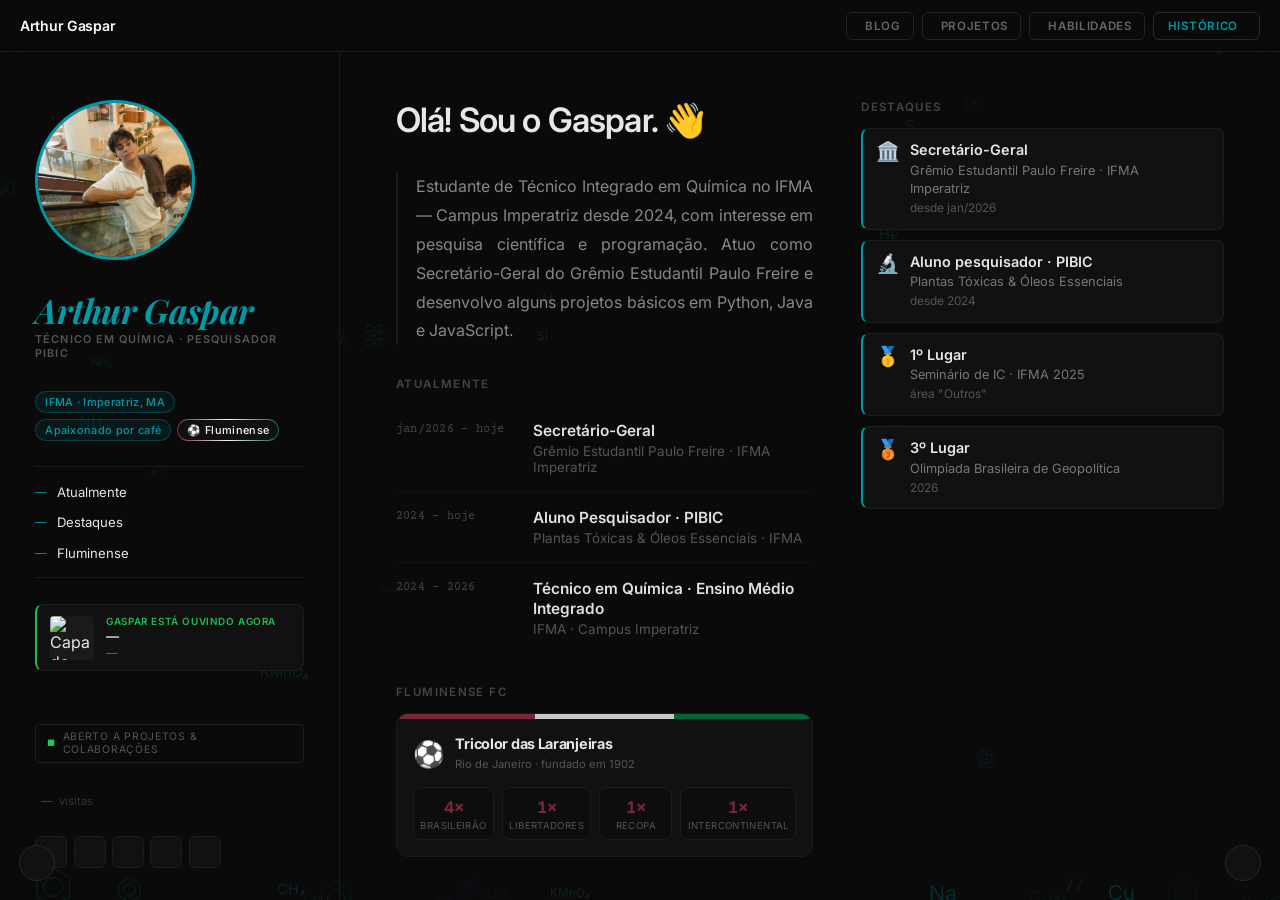
==== commit a7bf0e3d: "alteração de pequenos detalhes" ====
--- a/index.html
+++ b/index.html
@@ -399,7 +399,7 @@
                     <div class="skill-body">
                         <strong>Voleibol</strong>
                         <span>Praticante regular — líbero e levantador.</span>
-                        <div class="skill-bar"><div class="skill-bar-fill" style="--pct:78%"></div></div>
+                        <div class="skill-bar"><div class="skill-bar-fill" style="--pct:60%"></div></div>
                     </div>
                 </div>
 
--- a/assets/css/style.css
+++ b/assets/css/style.css
@@ -401,7 +401,7 @@
 }
 
 .tech-anno {
-    color: #009aa6;
+    color: #e0844a;
     font-family: 'Inter', sans-serif;
     font-size: 0.65rem;
     font-weight: 500;
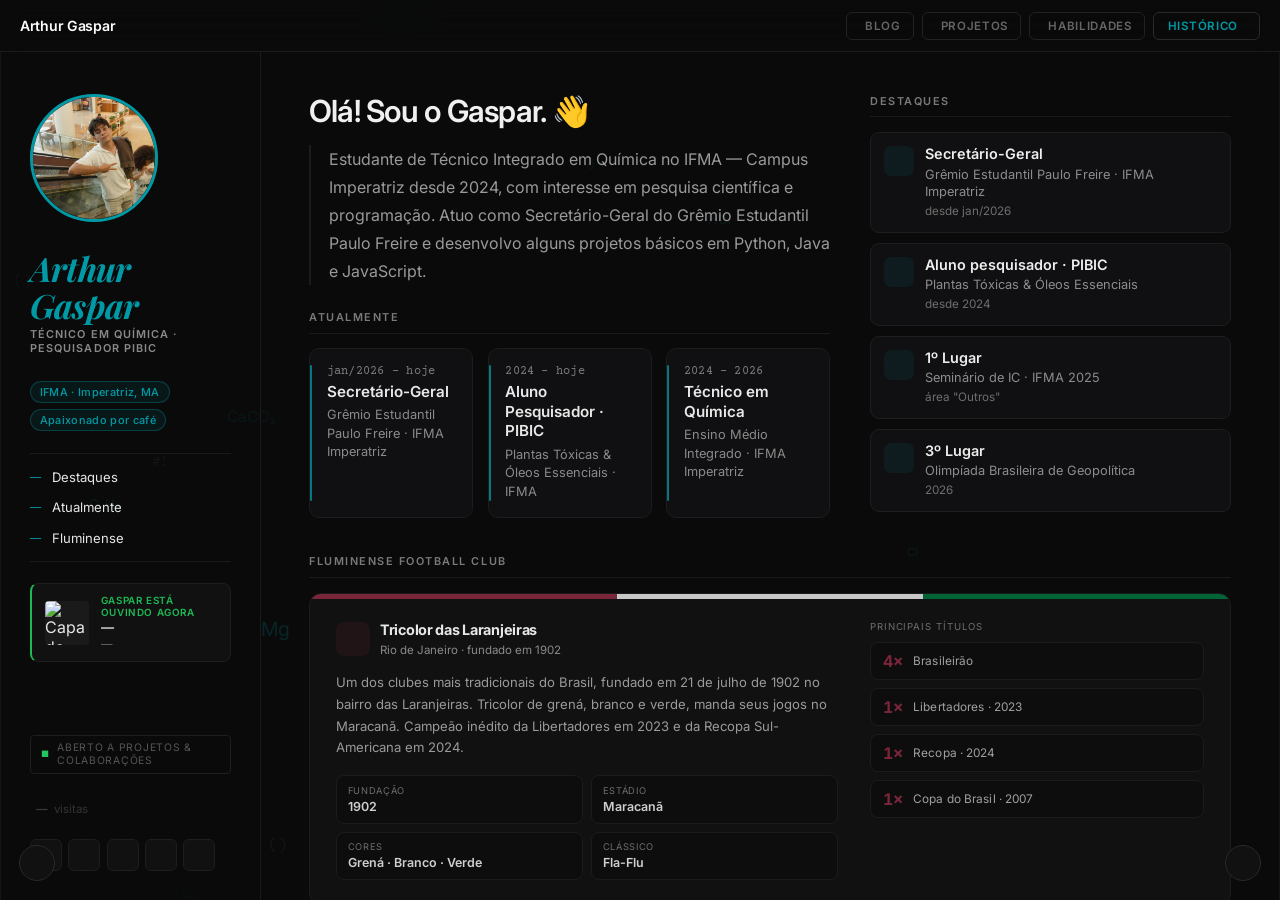
==== commit ba6ff097: "Atualização do projeto com novas páginas e ajustes de estilo e script." ====
--- a/index.html
+++ b/index.html
@@ -61,12 +61,11 @@
                 <div class="tags">
                     <span class="tag">IFMA · Imperatriz, MA</span>
                     <span class="tag">Apaixonado por café</span>
-                    <span class="tag-flu">⚽ Fluminense</span>
                 </div>
 
                 <nav class="sidebar-nav" aria-label="Seções do perfil">
+                    <a href="#section-highlights" class="sidebar-link">Destaques</a>
                     <a href="#section-now" class="sidebar-link">Atualmente</a>
-                    <a href="#section-highlights" class="sidebar-link">Destaques</a>
                     <a href="#section-flu" class="sidebar-link">Fluminense</a>
                 </nav>
 
@@ -108,141 +107,165 @@
 
             <!-- ── Conteúdo principal ── -->
             <main class="bio-content">
-            <div class="bio-main-cols">
-
-                <!-- Coluna esquerda: intro + Atualmente + Fluminense -->
-                <div class="bio-left-col">
-
-                    <h2 class="bio-greeting">Olá! Sou o Gaspar. <span aria-hidden="true">👋</span></h2>
-
-                    <p class="intro">
-                        Estudante de Técnico Integrado em Química no IFMA — Campus Imperatriz desde 2024,
-                        com interesse em pesquisa científica e programação. Atuo como Secretário-Geral
-                        do Grêmio Estudantil Paulo Freire e desenvolvo alguns projetos básicos em Python, Java e JavaScript.
-                    </p>
-
-                    <!-- Atualmente -->
-                    <section id="section-now" class="section-block">
+
+                <!-- ── HERO: apresentação + destaques ── -->
+                <div class="bio-hero">
+
+                    <div class="bio-lead">
+                        <h2 class="bio-greeting">Olá! Sou o Gaspar. <span aria-hidden="true">👋</span></h2>
+                        <p class="intro">
+                            Estudante de Técnico Integrado em Química no IFMA — Campus Imperatriz desde 2024,
+                            com interesse em pesquisa científica e programação. Atuo como Secretário-Geral
+                            do Grêmio Estudantil Paulo Freire e desenvolvo alguns projetos básicos em Python, Java e JavaScript.
+                        </p>
+                    </div>
+
+                    <section id="section-highlights" class="section-block bio-highlights">
+                        <h2 class="section-title">Destaques</h2>
+                        <div class="cards-grid">
+
+                            <div class="card card-clickable" role="button" tabindex="0" data-modal="gremio" aria-label="Ver timeline do Grêmio Estudantil">
+                                <span class="card-icon" aria-hidden="true"><i class="fa-solid fa-landmark"></i></span>
+                                <div class="card-text">
+                                    <strong>Secretário-Geral</strong>
+                                    <span>Grêmio Estudantil Paulo Freire · IFMA Imperatriz</span>
+                                    <span class="card-meta">desde jan/2026</span>
+                                </div>
+                                <i class="fa-solid fa-chevron-right card-arrow" aria-hidden="true"></i>
+                            </div>
+
+                            <div class="card card-clickable" role="button" tabindex="0" data-modal="pesquisa" aria-label="Ver projetos de pesquisa">
+                                <span class="card-icon" aria-hidden="true"><i class="fa-solid fa-flask"></i></span>
+                                <div class="card-text">
+                                    <strong>Aluno pesquisador · PIBIC</strong>
+                                    <span>Plantas Tóxicas &amp; Óleos Essenciais</span>
+                                    <span class="card-meta">desde 2024</span>
+                                </div>
+                                <i class="fa-solid fa-chevron-right card-arrow" aria-hidden="true"></i>
+                            </div>
+
+                            <div class="card card-clickable" role="button" tabindex="0" data-modal="primeiro" aria-label="Ver galeria do 1º lugar">
+                                <span class="card-icon" aria-hidden="true"><i class="fa-solid fa-medal"></i></span>
+                                <div class="card-text">
+                                    <strong>1º Lugar</strong>
+                                    <span>Seminário de IC · IFMA 2025</span>
+                                    <span class="card-meta">área "Outros"</span>
+                                </div>
+                                <i class="fa-solid fa-chevron-right card-arrow" aria-hidden="true"></i>
+                            </div>
+
+                            <div class="card card-clickable" role="button" tabindex="0" data-modal="terceiro" aria-label="Ver certificados do 3º lugar">
+                                <span class="card-icon" aria-hidden="true"><i class="fa-solid fa-earth-americas"></i></span>
+                                <div class="card-text">
+                                    <strong>3º Lugar</strong>
+                                    <span>Olimpíada Brasileira de Geopolítica</span>
+                                    <span class="card-meta">2026</span>
+                                </div>
+                                <i class="fa-solid fa-chevron-right card-arrow" aria-hidden="true"></i>
+                            </div>
+
+                        </div>
+                    </section>
+
+                    <!-- ── ATUALMENTE: sob a apresentação ── -->
+                    <section id="section-now" class="section-block bio-now">
                         <h2 class="section-title">Atualmente</h2>
-                        <div class="exp-list">
-                            <div class="exp-item">
-                                <span class="exp-date">jan/2026 – hoje</span>
-                                <div class="exp-body">
-                                    <strong class="exp-role">Secretário-Geral</strong>
-                                    <span class="exp-place">Grêmio Estudantil Paulo Freire · IFMA Imperatriz</span>
-                                </div>
-                            </div>
-                            <div class="exp-item">
-                                <span class="exp-date">2024 – hoje</span>
-                                <div class="exp-body">
-                                    <strong class="exp-role">Aluno Pesquisador · PIBIC</strong>
-                                    <span class="exp-place">Plantas Tóxicas &amp; Óleos Essenciais · IFMA</span>
-                                </div>
-                            </div>
-                            <div class="exp-item">
-                                <span class="exp-date">2024 – 2026</span>
-                                <div class="exp-body">
-                                    <strong class="exp-role">Técnico em Química · Ensino Médio Integrado</strong>
-                                    <span class="exp-place">IFMA · Campus Imperatriz</span>
-                                </div>
+                        <div class="now-timeline">
+                            <div class="now-tl-item">
+                                <span class="now-tl-date">jan/2026 – hoje</span>
+                                <strong class="now-tl-role">Secretário-Geral</strong>
+                                <span class="now-tl-place">Grêmio Estudantil Paulo Freire · IFMA Imperatriz</span>
+                            </div>
+                            <div class="now-tl-item">
+                                <span class="now-tl-date">2024 – hoje</span>
+                                <strong class="now-tl-role">Aluno Pesquisador · PIBIC</strong>
+                                <span class="now-tl-place">Plantas Tóxicas &amp; Óleos Essenciais · IFMA</span>
+                            </div>
+                            <div class="now-tl-item">
+                                <span class="now-tl-date">2024 – 2026</span>
+                                <strong class="now-tl-role">Técnico em Química</strong>
+                                <span class="now-tl-place">Ensino Médio Integrado · IFMA Imperatriz</span>
                             </div>
                         </div>
                     </section>
 
-                    <!-- Fluminense -->
-                    <section id="section-flu" class="section-block">
-                        <h2 class="section-title">Fluminense FC</h2>
-                        <div class="flu-card">
+                </div><!-- /.bio-hero -->
+
+                <!-- ── RODAPÉ: Fluminense (feature) ── -->
+                <div class="bio-lower">
+
+                    <section id="section-flu" class="section-block bio-flu">
+                        <h2 class="section-title">Fluminense Football Club</h2>
+                        <div class="flu-card flu-feature">
                             <div class="flu-stripes" aria-hidden="true">
                                 <div class="flu-stripe flu-maroon"></div>
                                 <div class="flu-stripe flu-white"></div>
                                 <div class="flu-stripe flu-green"></div>
                             </div>
-                            <div class="flu-body">
-                                <div class="flu-header">
-                                    <span class="flu-badge" aria-hidden="true">⚽</span>
-                                    <div>
-                                        <strong class="flu-name">Tricolor das Laranjeiras</strong>
-                                        <span class="flu-sub">Rio de Janeiro · fundado em 1902</span>
+                            <div class="flu-feature-body">
+
+                                <div class="flu-feature-main">
+                                    <div class="flu-header">
+                                        <span class="flu-badge" aria-hidden="true"><i class="fa-solid fa-futbol"></i></span>
+                                        <div>
+                                            <strong class="flu-name">Tricolor das Laranjeiras</strong>
+                                            <span class="flu-sub">Rio de Janeiro · fundado em 1902</span>
+                                        </div>
                                     </div>
-                                </div>
-                                <div class="flu-honors">
-                                    <div class="flu-honor">
-                                        <span class="flu-honor-num">4×</span>
-                                        <span class="flu-honor-label">Brasileirão</span>
+                                    <p class="flu-about">
+                                        Um dos clubes mais tradicionais do Brasil, fundado em 21 de julho de 1902
+                                        no bairro das Laranjeiras. Tricolor de grená, branco e verde, manda seus
+                                        jogos no Maracanã. Campeão inédito da Libertadores em 2023 e da Recopa
+                                        Sul-Americana em 2024.
+                                    </p>
+                                    <div class="flu-facts">
+                                        <div class="flu-fact">
+                                            <span class="flu-fact-label">Fundação</span>
+                                            <strong class="flu-fact-value">1902</strong>
+                                        </div>
+                                        <div class="flu-fact">
+                                            <span class="flu-fact-label">Estádio</span>
+                                            <strong class="flu-fact-value">Maracanã</strong>
+                                        </div>
+                                        <div class="flu-fact">
+                                            <span class="flu-fact-label">Cores</span>
+                                            <strong class="flu-fact-value">Grená · Branco · Verde</strong>
+                                        </div>
+                                        <div class="flu-fact">
+                                            <span class="flu-fact-label">Clássico</span>
+                                            <strong class="flu-fact-value">Fla-Flu</strong>
+                                        </div>
                                     </div>
-                                    <div class="flu-honor">
-                                        <span class="flu-honor-num">1×</span>
-                                        <span class="flu-honor-label">Libertadores</span>
+                                </div>
+
+                                <div class="flu-feature-side">
+                                    <span class="flu-honors-label">Principais títulos</span>
+                                    <div class="flu-honors flu-honors-col">
+                                        <div class="flu-honor">
+                                            <span class="flu-honor-num">4×</span>
+                                            <span class="flu-honor-label">Brasileirão</span>
+                                        </div>
+                                        <div class="flu-honor">
+                                            <span class="flu-honor-num">1×</span>
+                                            <span class="flu-honor-label">Libertadores · 2023</span>
+                                        </div>
+                                        <div class="flu-honor">
+                                            <span class="flu-honor-num">1×</span>
+                                            <span class="flu-honor-label">Recopa · 2024</span>
+                                        </div>
+                                        <div class="flu-honor">
+                                            <span class="flu-honor-num">1×</span>
+                                            <span class="flu-honor-label">Copa do Brasil · 2007</span>
+                                        </div>
                                     </div>
-                                    <div class="flu-honor">
-                                        <span class="flu-honor-num">1×</span>
-                                        <span class="flu-honor-label">Recopa</span>
-                                    </div>
-                                    <div class="flu-honor">
-                                        <span class="flu-honor-num">1×</span>
-                                        <span class="flu-honor-label">Intercontinental</span>
-                                    </div>
-                                </div>
+                                </div>
+
                             </div>
                         </div>
                     </section>
 
-                </div><!-- /.bio-left-col -->
-
-                <!-- Coluna direita: Destaques -->
-                <div class="bio-right-col">
-
-                    <section id="section-highlights" class="section-block">
-                        <h2 class="section-title">Destaques</h2>
-                        <div class="cards-grid">
-
-                            <div class="card card-clickable" role="button" tabindex="0" data-modal="gremio" aria-label="Ver timeline do Grêmio Estudantil">
-                                <span class="card-icon">🏛️</span>
-                                <div class="card-text">
-                                    <strong>Secretário-Geral</strong>
-                                    <span>Grêmio Estudantil Paulo Freire · IFMA Imperatriz</span>
-                                    <span class="card-meta">desde jan/2026</span>
-                                </div>
-                                <i class="fa-solid fa-chevron-right card-arrow" aria-hidden="true"></i>
-                            </div>
-
-                            <div class="card card-clickable" role="button" tabindex="0" data-modal="pesquisa" aria-label="Ver projetos de pesquisa">
-                                <span class="card-icon">🔬</span>
-                                <div class="card-text">
-                                    <strong>Aluno pesquisador · PIBIC</strong>
-                                    <span>Plantas Tóxicas &amp; Óleos Essenciais</span>
-                                    <span class="card-meta">desde 2024</span>
-                                </div>
-                                <i class="fa-solid fa-chevron-right card-arrow" aria-hidden="true"></i>
-                            </div>
-
-                            <div class="card card-clickable" role="button" tabindex="0" data-modal="primeiro" aria-label="Ver galeria do 1º lugar">
-                                <span class="card-icon">🥇</span>
-                                <div class="card-text">
-                                    <strong>1º Lugar</strong>
-                                    <span>Seminário de IC · IFMA 2025</span>
-                                    <span class="card-meta">área "Outros"</span>
-                                </div>
-                                <i class="fa-solid fa-chevron-right card-arrow" aria-hidden="true"></i>
-                            </div>
-
-                            <div class="card card-clickable" role="button" tabindex="0" data-modal="terceiro" aria-label="Ver certificados do 3º lugar">
-                                <span class="card-icon">🥉</span>
-                                <div class="card-text">
-                                    <strong>3º Lugar</strong>
-                                    <span>Olimpíada Brasileira de Geopolítica</span>
-                                    <span class="card-meta">2026</span>
-                                </div>
-                                <i class="fa-solid fa-chevron-right card-arrow" aria-hidden="true"></i>
-                            </div>
-
-                        </div>
-                    </section>
-
-                </div><!-- /.bio-right-col -->
-
-            </div><!-- /.bio-main-cols -->
+                </div><!-- /.bio-lower -->
+
             </main>
 
         </div>
@@ -255,7 +278,7 @@
             <header class="links-header">
                 <img class="avatar-sm" src="assets/img/foto2.png" alt="Arthur Gaspar">
                 <h2>Projetos &amp; Pesquisa</h2>
-                <p class="subtitle">Produções acadêmicas e científicas</p>
+                <p class="subtitle">Projetos científicos e tecnológicos</p>
             </header>
 
             <div class="proj-stats-row">
@@ -315,6 +338,52 @@
                     <i class="fa-solid fa-chevron-right card-arrow" aria-hidden="true"></i>
                 </div>
             </div>
+
+            <div class="screen-section-divider">
+                <span>Projetos de Tecnologia</span>
+            </div>
+
+            <a href="projetos/skylix.html" class="proj-card proj-card-link" aria-label="Conhecer o projeto Skylix Network">
+                <div class="proj-card-meta">
+                    <span class="project-status status-active">Em desenvolvimento</span>
+                    <span class="project-period">2026 – presente</span>
+                    <span class="proj-type-badge">Projeto privado</span>
+                </div>
+                <h3 class="proj-card-title">Skylix Network</h3>
+                <p class="proj-card-desc">Rede de servidores Minecraft em desenvolvimento, construída com arquitetura modular, sistemas próprios e integração entre diferentes servidores e serviços.</p>
+                <div class="project-tags">
+                    <span class="project-tag"><span aria-hidden="true">☕</span> Java</span>
+                    <span class="project-tag"><span aria-hidden="true">🧩</span> Spigot</span>
+                    <span class="project-tag"><span aria-hidden="true">📦</span> Maven</span>
+                    <span class="project-tag"><span aria-hidden="true">⛏️</span> Minecraft</span>
+                    <span class="project-tag"><span aria-hidden="true">🗄️</span> Bancos de dados</span>
+                </div>
+                <div class="proj-card-footer">
+                    <span class="proj-card-note">Projeto privado em desenvolvimento</span>
+                    <i class="fa-solid fa-chevron-right card-arrow" aria-hidden="true"></i>
+                </div>
+            </a>
+
+            <a href="projetos/mais-digital.html" class="proj-card proj-card-link" aria-label="Conhecer o projeto Mais Digital">
+                <div class="proj-card-meta">
+                    <span class="project-status status-active">Em desenvolvimento</span>
+                    <span class="project-period">2026 – presente</span>
+                    <span class="proj-type-badge">Projeto digital</span>
+                </div>
+                <h3 class="proj-card-title">Mais Digital</h3>
+                <p class="proj-card-desc">Plataforma voltada à gestão de clientes, serviços, pagamentos, tarefas, leads e relatórios para pequenos negócios.</p>
+                <div class="project-tags">
+                    <span class="project-tag"><span aria-hidden="true">🌐</span> HTML</span>
+                    <span class="project-tag"><span aria-hidden="true">🎨</span> CSS</span>
+                    <span class="project-tag"><span aria-hidden="true">⚙️</span> JavaScript</span>
+                    <span class="project-tag"><span aria-hidden="true">🗄️</span> Supabase</span>
+                    <span class="project-tag"><span aria-hidden="true">💳</span> Mercado Pago</span>
+                </div>
+                <div class="proj-card-footer">
+                    <span class="proj-card-note">Site, painel administrativo e automações</span>
+                    <i class="fa-solid fa-chevron-right card-arrow" aria-hidden="true"></i>
+                </div>
+            </a>
 
         </div>
     </div>
@@ -507,133 +576,253 @@
                         </a>
 
                     </nav>
-                </div>
-
-                <!-- ── Coluna 2: Trajetória ──────────────────────────── -->
+
+                    <div class="hist-resumo" aria-label="Resumo do histórico">
+                        <div class="resumo-stat">
+                            <span class="resumo-num">8</span>
+                            <span class="resumo-label">Marcos</span>
+                        </div>
+                        <div class="resumo-stat">
+                            <span class="resumo-num">9</span>
+                            <span class="resumo-label">Participações</span>
+                        </div>
+                        <div class="resumo-stat">
+                            <span class="resumo-num">2</span>
+                            <span class="resumo-label">Prêmios</span>
+                        </div>
+                    </div>
+
+                    <div class="hist-note">
+                        <i class="fa-solid fa-graduation-cap" aria-hidden="true"></i>
+                        <span>IFMA · Campus Imperatriz · desde 2024</span>
+                    </div>
+                </div>
+
+                <!-- ── Coluna 2: Trajetória (interativa) ─────────────── -->
                 <div class="hist-col">
                     <p class="hist-col-label">Trajetória</p>
-                    <div class="timeline">
-                        <div class="tl-item">
-                            <span class="tl-date">2026</span>
-                            <div class="tl-content">
-                                <strong class="tl-title">Aluno Pesquisador PIBIC/CNPq</strong>
-                                <p class="tl-desc">Avaliação da Atividade Antimicrobiana de Óleos Essenciais de Plantas "Venenosas" — Prof. Msc. Alielson Botelho Correa</p>
-                            </div>
-                        </div>
-                        <div class="tl-item">
-                            <span class="tl-date">mai/2026</span>
-                            <div class="tl-content">
-                                <strong class="tl-title">🥉 3º Lugar · Olimpíada Brasileira de Geopolítica</strong>
-                                <button class="tl-cert-btn card-clickable" data-modal="terceiro" aria-label="Ver certificado OBG">
-                                    <img src="assets/img/certificado-obgp.jpg" alt="Certificado 3º Lugar OBG 2026" loading="lazy">
-                                    <span>Ver certificado</span>
-                                </button>
-                            </div>
-                        </div>
-                        <div class="tl-item">
-                            <span class="tl-date">abr/2026</span>
-                            <div class="tl-content">
-                                <strong class="tl-title">46º Congresso da UBES (CONUBES)</strong>
-                                <p class="tl-desc">Representando o Grêmio Paulo Freire em São Bernardo do Campo – SP. Tema: Democracia e soberania.</p>
-                            </div>
-                        </div>
-                        <div class="tl-item">
-                            <span class="tl-date">jan/2026</span>
-                            <div class="tl-content">
-                                <strong class="tl-title">Secretário-Geral · Grêmio Estudantil Paulo Freire</strong>
-                                <p class="tl-desc">Gestão, secretaria, atas e articulação com a direção do campus.</p>
-                            </div>
-                        </div>
-                        <div class="tl-item">
-                            <span class="tl-date">nov/2025</span>
-                            <div class="tl-content">
-                                <strong class="tl-title">🥇 1º Lugar · Seminário de IC · área "Outros"</strong>
-                                <p class="tl-desc">Levantamento Botânico de Plantas Tóxicas no IFMA — Campus Imperatriz.</p>
-                            </div>
-                        </div>
-                        <div class="tl-item">
-                            <span class="tl-date">nov/2025</span>
-                            <div class="tl-content">
-                                <strong class="tl-title">Universo IF</strong>
-                                <p class="tl-desc">Apresentação do Levantamento Botânico de Plantas Tóxicas.</p>
-                            </div>
-                        </div>
-                        <div class="tl-item">
-                            <span class="tl-date">2024–2025</span>
-                            <div class="tl-content">
-                                <strong class="tl-title">Aluno Pesquisador PIBIC/CNPq</strong>
-                                <p class="tl-desc">Levantamento Botânico de Plantas Tóxicas — Orientadora: Prof.ª Dr.ª Patrícia Gobira.</p>
-                            </div>
-                        </div>
-                        <div class="tl-item">
-                            <span class="tl-date">2024</span>
-                            <div class="tl-content">
-                                <strong class="tl-title">Ingresso no IFMA</strong>
-                                <p class="tl-desc">Técnico em Química Integrado ao Ensino Médio · Campus Imperatriz – MA.</p>
-                            </div>
-                        </div>
-                    </div>
-                </div>
-
-                <!-- ── Coluna 3: Participações Acadêmicas ────────────── -->
-                <div class="hist-col">
+                    <ol class="traj" id="traj">
+
+                        <li class="traj-item" style="--i:0">
+                            <button class="traj-head" type="button" aria-expanded="false">
+                                <span class="traj-node" aria-hidden="true"></span>
+                                <span class="traj-meta">
+                                    <span class="traj-date">2026</span>
+                                    <span class="traj-title">Aluno Pesquisador · PIBIC/CNPq</span>
+                                </span>
+                                <i class="fa-solid fa-chevron-down traj-chevron" aria-hidden="true"></i>
+                            </button>
+                            <div class="traj-panel">
+                                <div class="traj-panel-inner">
+                                    <p class="traj-desc">Avaliação da Atividade Antimicrobiana de Óleos Essenciais de Plantas "Venenosas" — Prof. Msc. Alielson Botelho Correa.</p>
+                                </div>
+                            </div>
+                        </li>
+
+                        <li class="traj-item" style="--i:1">
+                            <button class="traj-head" type="button" aria-expanded="false">
+                                <span class="traj-node" aria-hidden="true"></span>
+                                <span class="traj-meta">
+                                    <span class="traj-date">mai/2026</span>
+                                    <span class="traj-title"><i class="fa-solid fa-medal traj-medal bronze" aria-hidden="true"></i> 3º Lugar · Olimpíada Brasileira de Geopolítica</span>
+                                </span>
+                                <i class="fa-solid fa-chevron-down traj-chevron" aria-hidden="true"></i>
+                            </button>
+                            <div class="traj-panel">
+                                <div class="traj-panel-inner">
+                                    <p class="traj-desc">Terceiro lugar na Olimpíada Brasileira de Geopolítica de 2026.</p>
+                                    <button class="tl-cert-btn card-clickable" data-modal="terceiro" aria-label="Ver certificado OBG">
+                                        <img src="assets/img/certificado-obgp.jpg" alt="Certificado 3º Lugar OBG 2026" loading="lazy">
+                                        <span>Ver certificado</span>
+                                    </button>
+                                </div>
+                            </div>
+                        </li>
+
+                        <li class="traj-item" style="--i:2">
+                            <button class="traj-head" type="button" aria-expanded="false">
+                                <span class="traj-node" aria-hidden="true"></span>
+                                <span class="traj-meta">
+                                    <span class="traj-date">abr/2026</span>
+                                    <span class="traj-title">46º Congresso da UBES (CONUBES)</span>
+                                </span>
+                                <i class="fa-solid fa-chevron-down traj-chevron" aria-hidden="true"></i>
+                            </button>
+                            <div class="traj-panel">
+                                <div class="traj-panel-inner">
+                                    <p class="traj-desc">Representando o Grêmio Paulo Freire em São Bernardo do Campo – SP. Tema: Democracia e soberania.</p>
+                                </div>
+                            </div>
+                        </li>
+
+                        <li class="traj-item" style="--i:3">
+                            <button class="traj-head" type="button" aria-expanded="false">
+                                <span class="traj-node" aria-hidden="true"></span>
+                                <span class="traj-meta">
+                                    <span class="traj-date">jan/2026</span>
+                                    <span class="traj-title">Secretário-Geral · Grêmio Estudantil Paulo Freire</span>
+                                </span>
+                                <i class="fa-solid fa-chevron-down traj-chevron" aria-hidden="true"></i>
+                            </button>
+                            <div class="traj-panel">
+                                <div class="traj-panel-inner">
+                                    <p class="traj-desc">Gestão, secretaria, atas e articulação com a direção do campus.</p>
+                                </div>
+                            </div>
+                        </li>
+
+                        <li class="traj-item" style="--i:4">
+                            <button class="traj-head" type="button" aria-expanded="false">
+                                <span class="traj-node" aria-hidden="true"></span>
+                                <span class="traj-meta">
+                                    <span class="traj-date">nov/2025</span>
+                                    <span class="traj-title"><i class="fa-solid fa-medal traj-medal gold" aria-hidden="true"></i> 1º Lugar · Seminário de IC · área "Outros"</span>
+                                </span>
+                                <i class="fa-solid fa-chevron-down traj-chevron" aria-hidden="true"></i>
+                            </button>
+                            <div class="traj-panel">
+                                <div class="traj-panel-inner">
+                                    <p class="traj-desc">Levantamento Botânico de Plantas Tóxicas no IFMA — Campus Imperatriz.</p>
+                                </div>
+                            </div>
+                        </li>
+
+                        <li class="traj-item" style="--i:5">
+                            <button class="traj-head" type="button" aria-expanded="false">
+                                <span class="traj-node" aria-hidden="true"></span>
+                                <span class="traj-meta">
+                                    <span class="traj-date">nov/2025</span>
+                                    <span class="traj-title">Universo IF</span>
+                                </span>
+                                <i class="fa-solid fa-chevron-down traj-chevron" aria-hidden="true"></i>
+                            </button>
+                            <div class="traj-panel">
+                                <div class="traj-panel-inner">
+                                    <p class="traj-desc">Apresentação do Levantamento Botânico de Plantas Tóxicas.</p>
+                                </div>
+                            </div>
+                        </li>
+
+                        <li class="traj-item" style="--i:6">
+                            <button class="traj-head" type="button" aria-expanded="false">
+                                <span class="traj-node" aria-hidden="true"></span>
+                                <span class="traj-meta">
+                                    <span class="traj-date">2024–2025</span>
+                                    <span class="traj-title">Aluno Pesquisador · PIBIC/CNPq</span>
+                                </span>
+                                <i class="fa-solid fa-chevron-down traj-chevron" aria-hidden="true"></i>
+                            </button>
+                            <div class="traj-panel">
+                                <div class="traj-panel-inner">
+                                    <p class="traj-desc">Levantamento Botânico de Plantas Tóxicas — Orientadora: Prof.ª Dr.ª Patrícia Gobira.</p>
+                                </div>
+                            </div>
+                        </li>
+
+                        <li class="traj-item" style="--i:7">
+                            <button class="traj-head" type="button" aria-expanded="false">
+                                <span class="traj-node" aria-hidden="true"></span>
+                                <span class="traj-meta">
+                                    <span class="traj-date">2024</span>
+                                    <span class="traj-title">Ingresso no IFMA</span>
+                                </span>
+                                <i class="fa-solid fa-chevron-down traj-chevron" aria-hidden="true"></i>
+                            </button>
+                            <div class="traj-panel">
+                                <div class="traj-panel-inner">
+                                    <p class="traj-desc">Técnico em Química Integrado ao Ensino Médio · Campus Imperatriz – MA.</p>
+                                </div>
+                            </div>
+                        </li>
+
+                    </ol>
+                </div>
+
+                <!-- ── Coluna 3: Participações Acadêmicas (filtrável) ── -->
+                <div class="hist-col hist-col-parts">
                     <p class="hist-col-label">Participações Acadêmicas</p>
-                    <div id="part-list" class="part-list open" aria-hidden="false">
-
-                        <div class="year-group">
-                            <span class="year-label">2026</span>
-                            <ul>
-                                <li>
-                                    <span class="ptype congresso">Congresso</span>
-                                    Congresso da União Brasileira de Estudantes Secundaristas
-                                </li>
-                            </ul>
-                        </div>
-
-                        <div class="year-group">
-                            <span class="year-label">2025</span>
-                            <ul>
-                                <li>
-                                    <span class="ptype congresso">Congresso</span>
-                                    Universo IF — Levantamento Botânico de Plantas Tóxicas no IFMA
-                                </li>
-                                <li>
-                                    <span class="ptype seminario">Seminário</span>
-                                    <span class="prize-badge">🥇 1º Lugar</span>
-                                    Seminário de IC — Levantamento Botânico de Plantas Tóxicas no IFMA
-                                </li>
-                                <li>
-                                    <span class="ptype seminario">Seminário</span>
-                                    Semana Interdisciplinar de Meio Ambiente e Química
-                                </li>
-                                <li>
-                                    <span class="ptype seminario">Seminário</span>
-                                    Construção do PPP do IFMA — Campus Imperatriz
-                                </li>
-                            </ul>
-                        </div>
-
-                        <div class="year-group">
-                            <span class="year-label">2024</span>
-                            <ul>
-                                <li>
-                                    <span class="ptype oficina">Oficina</span>
-                                    Seminário de IC: Técnicas de Resolução de Problemas Matemáticos
-                                </li>
-                                <li>
-                                    <span class="ptype oficina">Oficina</span>
-                                    Seminário de IC: Desenvolvendo seu próprio assistente pessoal com Gemini
-                                </li>
-                                <li>
-                                    <span class="ptype seminario">Seminário</span>
-                                    Seminário de Iniciação Científica
-                                </li>
-                                <li>
-                                    <span class="ptype seminario">Seminário</span>
-                                    Semana Interdisciplinar de Meio Ambiente e Química 2024
-                                </li>
-                            </ul>
-                        </div>
+
+                    <div class="parts-filters" id="parts-filters" role="tablist" aria-label="Filtrar participações">
+                        <button class="parts-filter active" type="button" data-filter="all" aria-selected="true">Todas <span class="pf-count">9</span></button>
+                        <button class="parts-filter" type="button" data-filter="congresso" aria-selected="false">Congressos <span class="pf-count">2</span></button>
+                        <button class="parts-filter" type="button" data-filter="seminario" aria-selected="false">Seminários <span class="pf-count">5</span></button>
+                        <button class="parts-filter" type="button" data-filter="oficina" aria-selected="false">Oficinas <span class="pf-count">2</span></button>
+                    </div>
+
+                    <div class="parts-list" id="parts-list">
+
+                        <article class="part-card" data-type="congresso">
+                            <div class="part-top">
+                                <span class="part-badge congresso">Congresso</span>
+                                <span class="part-year">2026</span>
+                            </div>
+                            <p class="part-name">Congresso da União Brasileira de Estudantes Secundaristas</p>
+                        </article>
+
+                        <article class="part-card" data-type="seminario">
+                            <div class="part-top">
+                                <span class="part-badge seminario">Seminário</span>
+                                <span class="part-prize"><i class="fa-solid fa-medal" aria-hidden="true"></i> 1º Lugar</span>
+                                <span class="part-year">2025</span>
+                            </div>
+                            <p class="part-name">Seminário de IC — Levantamento Botânico de Plantas Tóxicas no IFMA</p>
+                        </article>
+
+                        <article class="part-card" data-type="congresso">
+                            <div class="part-top">
+                                <span class="part-badge congresso">Congresso</span>
+                                <span class="part-year">2025</span>
+                            </div>
+                            <p class="part-name">Universo IF — Levantamento Botânico de Plantas Tóxicas no IFMA</p>
+                        </article>
+
+                        <article class="part-card" data-type="seminario">
+                            <div class="part-top">
+                                <span class="part-badge seminario">Seminário</span>
+                                <span class="part-year">2025</span>
+                            </div>
+                            <p class="part-name">Semana Interdisciplinar de Meio Ambiente e Química</p>
+                        </article>
+
+                        <article class="part-card" data-type="seminario">
+                            <div class="part-top">
+                                <span class="part-badge seminario">Seminário</span>
+                                <span class="part-year">2025</span>
+                            </div>
+                            <p class="part-name">Construção do PPP do IFMA — Campus Imperatriz</p>
+                        </article>
+
+                        <article class="part-card" data-type="oficina">
+                            <div class="part-top">
+                                <span class="part-badge oficina">Oficina</span>
+                                <span class="part-year">2024</span>
+                            </div>
+                            <p class="part-name">Seminário de IC: Técnicas de Resolução de Problemas Matemáticos</p>
+                        </article>
+
+                        <article class="part-card" data-type="oficina">
+                            <div class="part-top">
+                                <span class="part-badge oficina">Oficina</span>
+                                <span class="part-year">2024</span>
+                            </div>
+                            <p class="part-name">Seminário de IC: Desenvolvendo seu próprio assistente pessoal com Gemini</p>
+                        </article>
+
+                        <article class="part-card" data-type="seminario">
+                            <div class="part-top">
+                                <span class="part-badge seminario">Seminário</span>
+                                <span class="part-year">2024</span>
+                            </div>
+                            <p class="part-name">Seminário de Iniciação Científica</p>
+                        </article>
+
+                        <article class="part-card" data-type="seminario">
+                            <div class="part-top">
+                                <span class="part-badge seminario">Seminário</span>
+                                <span class="part-year">2024</span>
+                            </div>
+                            <p class="part-name">Semana Interdisciplinar de Meio Ambiente e Química 2024</p>
+                        </article>
 
                     </div>
                 </div>
--- a/assets/css/style.css
+++ b/assets/css/style.css
@@ -1,5 +1,25 @@
 /* ── Reset ─────────────────────────────────────────────── */
 *, *::before, *::after { box-sizing: border-box; margin: 0; padding: 0; }
+
+/* ── Design tokens ─────────────────────────────────────── */
+:root {
+    --accent: #009aa6;
+    --accent-strong: #16b8c6;
+    --app-max: 1440px;
+    --ease-out: cubic-bezier(0.215, 0.61, 0.355, 1);
+}
+
+/* ── Scrollbars (tema escuro) ──────────────────────────── */
+* { scrollbar-width: thin; scrollbar-color: #262626 transparent; }
+*::-webkit-scrollbar { width: 9px; height: 9px; }
+*::-webkit-scrollbar-track { background: transparent; }
+*::-webkit-scrollbar-thumb {
+    background: #242424;
+    border-radius: 6px;
+    border: 2px solid transparent;
+    background-clip: padding-box;
+}
+*::-webkit-scrollbar-thumb:hover { background: #333; background-clip: padding-box; }
 
 /* ── Base ───────────────────────────────────────────────── */
 html, body {
@@ -27,7 +47,8 @@
     display: flex;
     align-items: center;
     justify-content: space-between;
-    padding: 0 1.25rem;
+    padding-block: 0;
+    padding-inline: max(1.25rem, calc((100% - var(--app-max)) / 2));
     background: rgba(10,10,10,0.80);
     backdrop-filter: blur(14px);
     -webkit-backdrop-filter: blur(14px);
@@ -252,131 +273,167 @@
 .section-block { width: 100%; }
 
 .section-title {
-    font-size: 0.72rem;
-    font-weight: 600;
-    letter-spacing: 0.12em;
+    font-size: 0.68rem;
+    font-weight: 600;
+    letter-spacing: 0.14em;
     text-transform: uppercase;
-    color: #444;
+    color: #7a7a7a;
     margin-bottom: 0.9rem;
-}
-
-/* ── Atualmente ─────────────────────────────────────────── */
-.now-list {
-    display: flex;
-    flex-direction: column;
-    gap: 10px;
-}
-
-.now-item {
-    display: flex;
-    align-items: flex-start;
-    gap: 12px;
-    padding: 11px 13px;
-    background: #111;
-    border: 1px solid #1e1e1e;
-    border-radius: 8px;
-}
-
-.now-dot {
-    width: 8px;
-    height: 8px;
-    border-radius: 50%;
-    background: #22c55e;
-    flex-shrink: 0;
-    margin-top: 5px;
-    box-shadow: 0 0 0 0 rgba(34,197,94,0.5);
-    animation: pulse-dot 2.2s ease infinite;
-}
-
-@keyframes pulse-dot {
-    0%   { box-shadow: 0 0 0 0 rgba(34,197,94,0.5); }
-    70%  { box-shadow: 0 0 0 6px rgba(34,197,94,0); }
-    100% { box-shadow: 0 0 0 0 rgba(34,197,94,0); }
-}
-
-.now-text {
-    display: flex;
-    flex-direction: column;
-    gap: 2px;
-}
-
-.now-text strong {
-    font-size: 0.82rem;
-    font-weight: 600;
-    color: #ddd;
-    line-height: 1.3;
-}
-
-.now-text span {
-    font-size: 0.72rem;
-    color: #666;
-    line-height: 1.4;
-}
-
-/* ── Layout principal (coluna esq + coluna dir) ─────────── */
-.bio-main-cols {
-    display: flex;
-    flex-direction: column;
-    gap: 2rem;
+    padding-bottom: 0.55rem;
+    border-bottom: 1px solid #1a1a1a;
+}
+
+/* ── Layout principal (base / mobile-first) ─────────────── */
+.bio-hero,
+.bio-lower {
+    display: flex;
+    flex-direction: column;
+    gap: 1.8rem;
     width: 100%;
 }
 
-.bio-left-col,
-.bio-right-col {
-    display: flex;
-    flex-direction: column;
-    gap: 2rem;
-    width: 100%;
+.bio-lead {
+    display: flex;
+    flex-direction: column;
+    gap: 1rem;
 }
 
 /* ── Saudação ────────────────────────────────────────────── */
 .bio-greeting {
-    font-size: 2.1rem;
-    font-weight: 600;
-    color: #e7e7e7;
-    line-height: 1.2;
+    font-size: 1.9rem;
+    font-weight: 600;
+    color: #f0f0f0;
+    line-height: 1.15;
     letter-spacing: -0.025em;
 }
 
-/* ── Experience list (Atualmente) ────────────────────────── */
-.exp-list {
-    display: flex;
-    flex-direction: column;
-}
-
-.exp-item {
-    display: flex;
-    flex-direction: column;
-    gap: 0.25rem;
-    padding: 0.85rem 0;
-    border-bottom: 1px solid #131313;
-}
-
-.exp-item:last-child { border-bottom: none; }
-
-.exp-date {
-    font-size: 0.75rem;
-    color: #444;
+/* ── Atualmente — timeline horizontal compacta ──────────── */
+.now-timeline {
+    display: grid;
+    grid-template-columns: 1fr;
+    gap: 0.7rem;
+    margin-top: 0.2rem;
+}
+
+.now-tl-item {
+    position: relative;
+    display: flex;
+    flex-direction: column;
+    gap: 0.28rem;
+    padding: 0.95rem 1rem 0.95rem 1.05rem;
+    background: #101012;
+    border: 1px solid #1c1c1c;
+    border-radius: 10px;
+    transition: border-color 0.2s var(--ease-out, ease), background 0.2s var(--ease-out, ease), transform 0.2s var(--ease-out, ease);
+}
+
+.now-tl-item::before {
+    content: '';
+    position: absolute;
+    left: 0; top: 0.95rem; bottom: 0.95rem;
+    width: 2px;
+    border-radius: 2px;
+    background: #009aa6;
+    opacity: 0.75;
+}
+
+.now-tl-item:hover {
+    border-color: #262626;
+    background: #141416;
+    transform: translateY(-2px);
+}
+
+.now-tl-date {
     font-family: 'Courier Prime', monospace;
+    font-size: 0.72rem;
     letter-spacing: 0.02em;
-}
-
-.exp-body {
-    display: flex;
-    flex-direction: column;
-    gap: 0.12rem;
-}
-
-.exp-role {
-    font-size: 0.96rem;
-    font-weight: 600;
-    color: #e0e0e0;
+    color: #7d7d7d;
+}
+
+.now-tl-role {
+    font-size: 0.95rem;
+    font-weight: 600;
+    color: #e8e8e8;
     line-height: 1.3;
 }
 
-.exp-place {
-    font-size: 0.84rem;
-    color: #555;
+.now-tl-place {
+    font-size: 0.8rem;
+    color: #8a8a8a;
+    line-height: 1.45;
+}
+
+/* ── Fluminense (feature no rodapé) ─────────────────────── */
+.flu-feature-body {
+    padding: 1.2rem 1.3rem 1.35rem;
+    display: grid;
+    grid-template-columns: 1fr;
+    gap: 1.4rem;
+}
+
+.flu-about {
+    font-size: 0.82rem;
+    line-height: 1.65;
+    color: #9a9a9a;
+    margin-top: 0.9rem;
+}
+
+.flu-facts {
+    display: grid;
+    grid-template-columns: repeat(2, 1fr);
+    gap: 0.5rem;
+    margin-top: 1rem;
+}
+
+.flu-fact {
+    display: flex;
+    flex-direction: column;
+    gap: 3px;
+    padding: 0.55rem 0.7rem;
+    background: #0d0d0d;
+    border: 1px solid #1c1c1c;
+    border-radius: 8px;
+}
+
+.flu-fact-label {
+    font-size: 0.58rem;
+    text-transform: uppercase;
+    letter-spacing: 0.07em;
+    color: #6e6e6e;
+}
+
+.flu-fact-value {
+    font-size: 0.78rem;
+    font-weight: 600;
+    color: #cfcfcf;
+}
+
+.flu-honors-label {
+    display: block;
+    font-size: 0.6rem;
+    text-transform: uppercase;
+    letter-spacing: 0.1em;
+    color: #6e6e6e;
+    margin-bottom: 0.65rem;
+}
+
+.flu-honors-col { flex-direction: column; gap: 0.4rem; }
+
+.flu-honors-col .flu-honor {
+    flex-direction: row;
+    align-items: center;
+    justify-content: flex-start;
+    gap: 0.65rem;
+    text-align: left;
+    padding: 0.5rem 0.75rem;
+}
+
+.flu-honors-col .flu-honor-label {
+    text-align: left;
+    text-transform: none;
+    letter-spacing: 0.01em;
+    font-size: 0.74rem;
+    color: #a0a0a0;
 }
 
 /* ── Tech chips ──────────────────────────────────────────── */
@@ -427,18 +484,17 @@
 .card {
     display: flex;
     align-items: flex-start;
-    gap: 10px;
-    background: #111;
+    gap: 11px;
+    background: #101012;
     border: 1px solid #1e1e1e;
-    border-left: 2px solid #009aa6;
-    border-radius: 8px;
+    border-radius: 9px;
     padding: 12px 13px;
-    transition: border-color 0.2s, background 0.2s;
+    transition: border-color 0.2s var(--ease-out), background 0.2s var(--ease-out), transform 0.2s var(--ease-out);
 }
 
 .card:hover {
-    background: #161616;
-    border-left-color: #00c4d1;
+    background: #151517;
+    border-color: #2a2a2a;
 }
 
 .card-clickable {
@@ -447,11 +503,12 @@
 }
 
 .card-clickable:hover {
-    background: #161616;
-    border-left-color: #00c4d1;
-}
-
-.card-clickable:active { transform: scale(0.98); }
+    background: #151517;
+    border-color: #2a2a2a;
+    transform: translateY(-2px);
+}
+
+.card-clickable:active { transform: scale(0.99); }
 
 .card-clickable:focus-visible { outline: 2px solid #009aa6; outline-offset: 2px; }
 
@@ -470,7 +527,19 @@
     transform: translateX(2px);
 }
 
-.card-icon { font-size: 1.2rem; flex-shrink: 0; line-height: 1; margin-top: 1px; }
+.card-icon {
+    flex-shrink: 0;
+    display: inline-flex;
+    align-items: center;
+    justify-content: center;
+    width: 30px;
+    height: 30px;
+    border-radius: 7px;
+    background: rgba(0,154,166,0.09);
+    color: #16b8c6;
+    font-size: 0.82rem;
+    margin-top: 1px;
+}
 
 .card-text {
     display: flex;
@@ -482,19 +551,19 @@
 .card-text strong {
     font-size: 0.9rem;
     font-weight: 600;
-    color: #e6e6e6;
+    color: #ededed;
     line-height: 1.3;
 }
 
 .card-text span {
     font-size: 0.8rem;
-    color: #777;
+    color: #8c8c8c;
     line-height: 1.4;
 }
 
 .card-meta {
-    font-size: 0.74rem !important;
-    color: #555 !important;
+    font-size: 0.73rem !important;
+    color: #6e6e6e !important;
 }
 
 /* ── Linguagens ─────────────────────────────────────────── */
@@ -581,95 +650,164 @@
 .level-advanced { background: rgba(124,61,237,0.12); color: #a67cf5; border: 1px solid rgba(124,61,237,0.3); }
 .level-basic { background: rgba(196,98,26,0.12); color: #e0844a; border: 1px solid rgba(196,98,26,0.3); }
 
-/* ── Participações ───────────────────────────────────────── */
-.part-btn {
-    width: 100%;
-    display: flex;
-    align-items: center;
-    justify-content: space-between;
-    padding: 11px 14px;
-    background: #111;
-    border: 1px solid #1e1e1e;
-    border-radius: 8px;
-    color: #bbb;
+/* ── Participações — filtros + cards ─────────────────────── */
+.parts-filters {
+    display: flex;
+    flex-wrap: wrap;
+    gap: 6px;
+    margin-bottom: 1rem;
+}
+
+.parts-filter {
+    display: inline-flex;
+    align-items: center;
+    gap: 6px;
+    padding: 5px 11px;
+    border-radius: 20px;
+    border: 1px solid #222;
+    background: transparent;
+    color: #8a8a8a;
     font-family: 'Inter', sans-serif;
-    font-size: 0.85rem;
+    font-size: 0.72rem;
     font-weight: 500;
     cursor: pointer;
-    transition: background 0.2s, border-color 0.2s;
-}
-
-.part-btn:hover { background: #161616; border-color: #2a2a2a; }
-
-.part-count { color: #555; font-size: 0.78rem; }
-
-.chevron {
+    transition: color 0.2s var(--ease-out), border-color 0.2s var(--ease-out), background 0.2s var(--ease-out);
+}
+.parts-filter:hover { color: #ccc; border-color: #333; }
+.parts-filter.active { color: #041416; background: #009aa6; border-color: #009aa6; }
+.parts-filter:focus-visible { outline: 2px solid #009aa6; outline-offset: 2px; }
+
+.pf-count { font-size: 0.64rem; font-variant-numeric: tabular-nums; opacity: 0.7; }
+
+.parts-list {
+    display: flex;
+    flex-direction: column;
+    gap: 8px;
+}
+
+.part-card {
+    position: relative;
+    padding: 11px 13px 11px 15px;
+    background: #101012;
+    border: 1px solid #1c1c1c;
+    border-radius: 9px;
+    overflow: hidden;
+    transition: border-color 0.2s var(--ease-out), background 0.2s var(--ease-out), transform 0.2s var(--ease-out);
+}
+
+.part-card::before {
+    content: '';
+    position: absolute;
+    left: 0; top: 0; bottom: 0;
+    width: 3px;
+    background: #2a2a2a;
+}
+.part-card[data-type="congresso"]::before { background: #009aa6; }
+.part-card[data-type="seminario"]::before { background: #4b93c9; }
+.part-card[data-type="oficina"]::before   { background: #c98a3f; }
+
+.part-card:hover { border-color: #2a2a2a; background: #141416; transform: translateX(2px); }
+
+.part-top {
+    display: flex;
+    align-items: center;
+    gap: 8px;
+    margin-bottom: 6px;
+}
+
+.part-badge {
+    font-size: 0.6rem;
+    font-weight: 600;
+    letter-spacing: 0.04em;
+    text-transform: uppercase;
+    padding: 2px 8px;
+    border-radius: 4px;
+}
+.part-badge.congresso { background: rgba(0,154,166,0.12);  color: #16b8c6; }
+.part-badge.seminario { background: rgba(75,147,201,0.14); color: #86b6e0; }
+.part-badge.oficina   { background: rgba(201,138,63,0.14); color: #dba869; }
+
+.part-prize {
+    display: inline-flex;
+    align-items: center;
+    gap: 3px;
+    font-size: 0.64rem;
+    font-weight: 600;
+    color: #d4a017;
+}
+.part-prize i { font-size: 0.6rem; }
+
+.part-year {
+    margin-left: auto;
+    font-family: 'Courier Prime', monospace;
+    font-size: 0.66rem;
+    color: #6e6e6e;
+}
+
+.part-name {
+    font-size: 0.8rem;
+    color: #c4c4c4;
+    line-height: 1.5;
+}
+
+/* entrada com stagger ao filtrar / abrir a tela */
+.part-card.part-in {
+    animation: partIn 0.35s var(--ease-out) both;
+    animation-delay: calc(var(--pi, 0) * 35ms);
+}
+@keyframes partIn {
+    from { opacity: 0; transform: translateY(8px); }
+    to   { opacity: 1; transform: translateY(0); }
+}
+
+/* ── Resumo + nota (coluna Redes) ────────────────────────── */
+.hist-resumo {
+    display: grid;
+    grid-template-columns: repeat(3, 1fr);
+    gap: 8px;
+    margin-top: 1.4rem;
+}
+
+.resumo-stat {
+    display: flex;
+    flex-direction: column;
+    align-items: center;
+    gap: 3px;
+    padding: 12px 6px;
+    background: #101012;
+    border: 1px solid #1c1c1c;
+    border-radius: 9px;
+}
+
+.resumo-num {
+    font-size: 1.35rem;
+    font-weight: 700;
+    color: #ededed;
+    line-height: 1;
+    font-variant-numeric: tabular-nums;
+}
+
+.resumo-label {
+    font-size: 0.56rem;
+    text-transform: uppercase;
+    letter-spacing: 0.05em;
+    color: #7a7a7a;
+    text-align: center;
+}
+
+.hist-note {
+    display: flex;
+    align-items: center;
+    gap: 8px;
+    margin-top: 0.8rem;
+    padding: 9px 12px;
+    background: #0d0d0d;
+    border: 1px solid #1a1a1a;
+    border-radius: 8px;
     font-size: 0.7rem;
-    color: #555;
-    transition: transform 0.28s ease;
-}
-
-.part-list {
-    overflow: hidden;
-    max-height: 0;
-    opacity: 0;
-    transition: max-height 0.38s ease, opacity 0.28s ease;
-}
-
-.part-list.open {
-    max-height: 800px;
-    opacity: 1;
-}
-
-.year-group { padding: 16px 2px 4px; }
-
-.year-label {
-    display: inline-block;
-    font-size: 0.68rem;
-    font-weight: 700;
-    letter-spacing: 0.1em;
-    text-transform: uppercase;
-    color: #009aa6;
-    margin-bottom: 10px;
-}
-
-.year-group ul {
-    list-style: none;
-    display: flex;
-    flex-direction: column;
-    gap: 9px;
-}
-
-.year-group li {
-    display: flex;
-    flex-wrap: wrap;
-    align-items: baseline;
-    gap: 6px;
-    font-size: 0.8rem;
-    color: #888;
-    line-height: 1.5;
-    padding-left: 2px;
-}
-
-.ptype {
-    font-size: 0.62rem;
-    font-weight: 600;
-    padding: 2px 7px;
-    border-radius: 4px;
-    letter-spacing: 0.04em;
-    flex-shrink: 0;
-}
-
-.ptype.congresso  { background: rgba(124,61,237,0.15); color: #a67cf5; border: 1px solid rgba(124,61,237,0.3); }
-.ptype.seminario  { background: rgba(0,154,166,0.12);  color: #009aa6; border: 1px solid rgba(0,154,166,0.3); }
-.ptype.oficina    { background: rgba(196,98,26,0.12);  color: #e0844a; border: 1px solid rgba(196,98,26,0.3); }
-
-.prize-badge {
-    font-size: 0.68rem;
-    font-weight: 600;
-    color: #d4a017;
-    flex-shrink: 0;
-}
+    color: #8a8a8a;
+}
+.hist-note i { color: #009aa6; font-size: 0.72rem; flex-shrink: 0; }
 
 /* ── Header da tela de links / habilidades ──────────────── */
 .links-header {
@@ -782,19 +920,11 @@
     gap: 0.5rem;
 }
 
-/* ── Participações em Links ──────────────────────────────── */
-.parts-wrapper {
-    width: 100%;
-    display: flex;
-    flex-direction: column;
-    gap: 0;
-}
-
 /* ── Grid 3 colunas · Perfil & Histórico ─────────────────── */
 .hist-cols {
     display: grid;
-    grid-template-columns: minmax(0,1fr) minmax(0,1.5fr) minmax(0,1.4fr);
-    gap: 1.5rem 5rem;
+    grid-template-columns: 240px minmax(0,1fr) minmax(0,1.2fr);
+    gap: 1.5rem 4rem;
     align-items: start;
     margin-top: 1rem;
     width: 100%;
@@ -818,19 +948,12 @@
     margin: 0 0 1.1rem 0;
 }
 
-/* no contexto das colunas, part-list fica sempre visível */
-.hist-cols .part-list {
-    max-height: none;
-    overflow: visible;
-    opacity: 1;
-    transition: none;
-}
-
-@media (max-width: 700px) {
+@media (max-width: 860px) {
     .hist-cols {
         grid-template-columns: 1fr;
-        gap: 2rem;
+        gap: 2.2rem;
     }
+    .hist-resumo { max-width: 320px; }
 }
 
 /* ── Lista de links ─────────────────────────────────────── */
@@ -1130,41 +1253,150 @@
     line-height: 1.55;
 }
 
-/* ── Timeline flat (Trajetória na tela de Histórico) ──── */
-.hist-cols .tl-item {
+/* ── Trajetória interativa (tela Histórico) ─────────────── */
+.traj {
+    list-style: none;
+    margin: 0.2rem 0 0;
+    padding: 0;
+    position: relative;
+}
+
+.traj-item {
+    position: relative;
+    padding-left: 26px;
+}
+
+/* trilho vertical (cinza por padrão) */
+.traj-item::before {
+    content: '';
+    position: absolute;
+    left: 6px;
+    top: 0;
+    bottom: 0;
+    width: 2px;
+    background: #1c1c1c;
+    transition: background 0.35s var(--ease-out);
+}
+.traj-item:first-child::before { top: 14px; }
+.traj-item:last-child::before  { bottom: auto; height: 14px; }
+
+/* segmento preenchido quando "alcançado" */
+.traj-item.reached::before { background: #009aa6; }
+
+.traj-head {
+    width: 100%;
+    display: flex;
+    align-items: flex-start;
+    gap: 10px;
+    padding: 0.7rem 0.2rem 0.7rem 0;
+    background: none;
+    border: none;
+    text-align: left;
+    cursor: pointer;
+    font-family: 'Inter', sans-serif;
+    color: inherit;
+}
+.traj-head:focus-visible { outline: 2px solid #009aa6; outline-offset: 2px; border-radius: 4px; }
+
+/* nó (bolinha) */
+.traj-node {
+    position: absolute;
+    left: 0;
+    top: 0.85rem;
+    width: 14px;
+    height: 14px;
+    border-radius: 50%;
+    border: 2px solid #2a2a2a;
+    background: #0d0d0d;
+    flex-shrink: 0;
+    z-index: 1;
+    transition: border-color 0.25s var(--ease-out), background 0.25s var(--ease-out),
+                box-shadow 0.25s var(--ease-out), transform 0.25s var(--ease-out);
+}
+.traj-item.reached .traj-node { border-color: #009aa6; background: rgba(0,154,166,0.25); }
+.traj-item.active  .traj-node {
+    border-color: #009aa6;
+    background: #009aa6;
+    transform: scale(1.15);
+    box-shadow: 0 0 0 4px rgba(0,154,166,0.14);
+}
+
+.traj-meta {
+    display: flex;
+    flex-direction: column;
+    gap: 2px;
+    min-width: 0;
+    flex: 1;
+}
+
+.traj-date {
+    font-family: 'Courier Prime', monospace;
+    font-size: 0.66rem;
+    letter-spacing: 0.02em;
+    color: #6e6e6e;
+    transition: color 0.25s var(--ease-out);
+}
+.traj-item.active .traj-date { color: #16b8c6; }
+
+.traj-title {
+    font-size: 0.82rem;
+    font-weight: 600;
+    color: #bcbcbc;
+    line-height: 1.35;
+    transition: color 0.25s var(--ease-out);
+}
+.traj-item.active .traj-title,
+.traj-head:hover .traj-title { color: #ededed; }
+
+.traj-medal { font-size: 0.72rem; margin-right: 2px; }
+.traj-medal.gold   { color: #d4a017; }
+.traj-medal.bronze { color: #c67b46; }
+
+.traj-chevron {
+    font-size: 0.6rem;
+    color: #444;
+    margin-top: 0.35rem;
+    flex-shrink: 0;
+    transition: transform 0.3s var(--ease-out), color 0.25s var(--ease-out);
+}
+.traj-item.active .traj-chevron { transform: rotate(180deg); color: #009aa6; }
+
+/* painel colapsável — anima altura via grid-template-rows */
+.traj-panel {
     display: grid;
-    grid-template-columns: 58px 1fr;
-    gap: 0 14px;
-    padding: 1rem 0;
+    grid-template-rows: 0fr;
+    transition: grid-template-rows 0.32s var(--ease-out);
+}
+.traj-item.active .traj-panel { grid-template-rows: 1fr; }
+
+.traj-panel-inner {
+    overflow: hidden;
+    opacity: 0;
+    transform: translateY(-4px);
+    transition: opacity 0.28s var(--ease-out), transform 0.28s var(--ease-out);
     padding-left: 0;
-    border-bottom: 1px solid #151515;
-    position: static;
-}
-
-.hist-cols .tl-item:last-child { border-bottom: none; padding-bottom: 0; }
-.hist-cols .tl-item:first-child { padding-top: 0; }
-.hist-cols .tl-item::before, .hist-cols .tl-item .tl-dot { display: none; }
-
-.hist-cols .tl-date {
-    font-size: 0.63rem;
-    font-weight: 500;
-    color: #444;
-    text-transform: none;
-    letter-spacing: 0.01em;
-    line-height: 1.35;
-    padding-top: 3px;
-    margin-bottom: 0;
-}
-
-.hist-cols .tl-content { flex: unset; }
-
-.hist-cols .tl-title {
-    font-size: 0.84rem;
-    color: #d8d8d8;
-}
-
-.hist-cols .tl-desc {
-    color: #555;
+}
+.traj-item.active .traj-panel-inner {
+    opacity: 1;
+    transform: translateY(0);
+    padding-bottom: 0.55rem;
+}
+
+.traj-desc {
+    font-size: 0.76rem;
+    color: #8a8a8a;
+    line-height: 1.6;
+}
+
+/* animação de entrada (stagger) ao abrir a tela */
+.traj.animate .traj-item {
+    opacity: 0;
+    animation: trajIn 0.5s var(--ease-out) both;
+    animation-delay: calc(var(--i) * 55ms);
+}
+@keyframes trajIn {
+    from { opacity: 0; transform: translateY(10px); }
+    to   { opacity: 1; transform: translateY(0); }
 }
 
 .tl-gallery {
@@ -1576,7 +1808,7 @@
     font-weight: 600;
     letter-spacing: 0.1em;
     text-transform: uppercase;
-    color: #555;
+    color: #8a8a8a;
 }
 
 .bio-content {
@@ -1691,7 +1923,19 @@
     gap: 0.65rem;
 }
 
-.flu-badge { font-size: 1.6rem; line-height: 1; }
+.flu-badge {
+    display: inline-flex;
+    align-items: center;
+    justify-content: center;
+    width: 34px;
+    height: 34px;
+    border-radius: 8px;
+    background: rgba(122,38,58,0.14);
+    color: #b8546a;
+    font-size: 0.95rem;
+    line-height: 1;
+    flex-shrink: 0;
+}
 
 .flu-name {
     display: block;
@@ -1702,8 +1946,8 @@
 }
 
 .flu-sub {
-    font-size: 0.7rem;
-    color: #555;
+    font-size: 0.72rem;
+    color: #8a8a8a;
 }
 
 .flu-honors {
@@ -1732,7 +1976,7 @@
 
 .flu-honor-label {
     font-size: 0.6rem;
-    color: #555;
+    color: #7d7d7d;
     text-transform: uppercase;
     letter-spacing: 0.04em;
     text-align: center;
@@ -1746,46 +1990,72 @@
     .stats-grid   { grid-template-columns: 1fr 1fr; }
     #name { font-size: 1.3rem; }
     .intro { font-size: 0.88rem; }
+    #top-nav { padding-inline: 0.7rem; }
+    .nav-actions { gap: 5px; }
+    #btn-blog,
+    #btn-projects,
+    #btn-skills { padding-inline: 8px; }
+    #btn-blog span,
+    #btn-projects span,
     #btn-skills span { display: none; }
+    #btn-switch { padding-inline: 10px; }
     .spotify-widget { padding: 10px; }
     .stat-number { font-size: 1.4rem; }
 }
 
 /* ── Layout desktop — sidebar (≥700px) ──────────────────── */
+/* ── Bio: largura contida no empilhado (mobile + tablet) ── */
+#screen-bio .screen-inner { max-width: 680px; gap: 1.9rem; }
+
+@media (min-width: 640px) {
+    .now-timeline { grid-template-columns: repeat(3, 1fr); gap: 0.85rem; }
+}
+
+/* ── Telas de conteúdo + tablet compartilhado (≥700) ─────── */
 @media (min-width: 700px) {
+    .skills-langs { grid-template-columns: 1fr 1fr; }
+    #screen-skills .screen-inner,
+    #screen-projects .screen-inner { max-width: 760px; }
+    #screen-links .screen-inner { max-width: 1120px; }
+    .proj-stats-row { grid-template-columns: repeat(4, 1fr); }
+}
+
+/* ── Layout desktop — sidebar + grade 12 col (≥1024) ─────── */
+@media (min-width: 1024px) {
     #screen-bio {
         padding: 0;
         overflow: hidden;
         align-items: stretch;
-        justify-content: flex-start;
+        justify-content: center;
     }
 
     #screen-bio .screen-inner {
-        display: flex;
         flex-direction: row;
-        max-width: none;
+        max-width: var(--app-max);
         width: 100%;
         height: 100%;
+        margin: 0 auto;
         gap: 0;
         align-items: stretch;
+        border-inline: 1px solid #151515;
     }
 
-    /* Sidebar fixa à esquerda */
+    /* Sidebar fixa à esquerda — reduzida */
     .bio-sidebar {
-        width: 340px;
-        min-width: 340px;
+        width: 260px;
+        min-width: 260px;
         flex-shrink: 0;
         height: 100%;
         overflow-y: auto;
-        padding: 3rem 2.2rem 2rem;
+        padding: 2.6rem 1.8rem 1.8rem;
         border-right: 1px solid #1a1a1a;
         align-items: flex-start;
         text-align: left;
-        gap: 1.6rem;
+        gap: 1.35rem;
         scrollbar-width: none;
     }
     .bio-sidebar::-webkit-scrollbar { display: none; }
-    .bio-sidebar #avatar { width: 160px; height: 160px; }
+    .bio-sidebar #avatar { width: 128px; height: 128px; }
     .bio-sidebar .tags { justify-content: flex-start; max-width: none; }
 
     /* Conteúdo rolável à direita */
@@ -1793,18 +2063,18 @@
         flex: 1;
         height: 100%;
         overflow-y: auto;
-        padding: 3rem 3.5rem 5rem;
-        gap: 2.5rem;
+        padding: 2.6rem 3rem 4rem;
+        gap: 2.3rem;
         scroll-behavior: smooth;
     }
 
-    /* Nav com travessão */
+    /* Nav com travessão — apenas no desktop */
     .sidebar-nav {
         display: flex;
         flex-direction: column;
         gap: 0;
         width: 100%;
-        padding: 0.6rem 0;
+        padding: 0.5rem 0;
         border-top: 1px solid #1a1a1a;
         border-bottom: 1px solid #1a1a1a;
     }
@@ -1815,56 +2085,36 @@
 
     /* Intro com borda esquerda */
     #screen-bio .intro {
-        text-align: justify;
-        color: #888;
+        text-align: left;
+        color: #9a9a9a;
         border-left: 2px solid #1c1c1c;
         padding-left: 1.1rem;
         font-size: 1rem;
-        line-height: 1.8;
+        line-height: 1.75;
         width: 100%;
     }
 
-    /* 2 colunas: esq (intro+now+flu) | dir (destaques) */
-    .bio-main-cols {
+    /* Hero: 12 colunas → apresentação (7) + destaques (5) */
+    .bio-hero {
         display: grid;
-        grid-template-columns: 1.15fr 1fr;
-        gap: 3rem;
+        grid-template-columns: repeat(12, minmax(0, 1fr));
+        gap: 1.6rem 2.5rem;
         align-items: start;
     }
-
-    /* Cards em coluna única na direita */
-    .bio-right-col .cards-grid {
-        grid-template-columns: 1fr;
+    .bio-lead       { grid-column: 1 / 8; grid-row: 1; }
+    .bio-highlights { grid-column: 8 / 13; grid-row: 1 / span 2; }
+    .bio-now        { grid-column: 1 / 8; grid-row: 2; align-self: start; }
+    .bio-highlights .cards-grid { grid-template-columns: 1fr; }
+
+    /* Atualmente: timeline em 3 colunas, sob a apresentação */
+    .now-timeline { grid-template-columns: repeat(3, 1fr); gap: 0.9rem; }
+
+    /* Rodapé: Fluminense feature em largura total, corpo em 2 colunas */
+    .flu-feature-body {
+        grid-template-columns: 1.5fr 1fr;
+        gap: 2rem;
+        padding: 1.4rem 1.6rem 1.5rem;
     }
-
-    /* Experience — data à esquerda, corpo à direita */
-    .exp-item {
-        flex-direction: row;
-        gap: 1.4rem;
-        align-items: flex-start;
-        padding: 1rem 0;
-    }
-
-    .exp-date {
-        flex-shrink: 0;
-        min-width: 115px;
-        padding-top: 0.1rem;
-    }
-
-    /* Linguagens em Habilidades — 2 colunas */
-    .skills-langs {
-        grid-template-columns: 1fr 1fr;
-    }
-
-    /* Telas de conteúdo — mais largura no desktop */
-    #screen-skills .screen-inner,
-    #screen-links .screen-inner,
-    #screen-projects .screen-inner {
-        max-width: 760px;
-    }
-
-    /* Projects stats — 4 colunas no desktop */
-    .proj-stats-row { grid-template-columns: repeat(4, 1fr); }
 }
 
 /* ── Botão Projetos (nav) ─────────────────────────────────── */
@@ -1941,6 +2191,30 @@
 .proj-card:hover { background: #161616; border-left-color: #00c4d1; }
 .proj-card:active { transform: scale(0.99); }
 .proj-card:focus-visible { outline: 2px solid #009aa6; outline-offset: 2px; }
+
+.proj-card-link,
+.proj-card-link:visited {
+    color: inherit;
+    text-decoration: none;
+}
+
+.proj-card-link:hover .card-arrow {
+    color: #009aa6;
+    transform: translateX(2px);
+}
+
+.proj-card-note {
+    color: #555;
+    font-size: 0.7rem;
+    line-height: 1.4;
+}
+
+#screen-projects .screen-inner { gap: 1rem; }
+
+#screen-projects .screen-section-divider {
+    margin: 0.2rem 0 -0.15rem;
+    color: #444;
+}
 
 .proj-card-meta {
     display: flex;
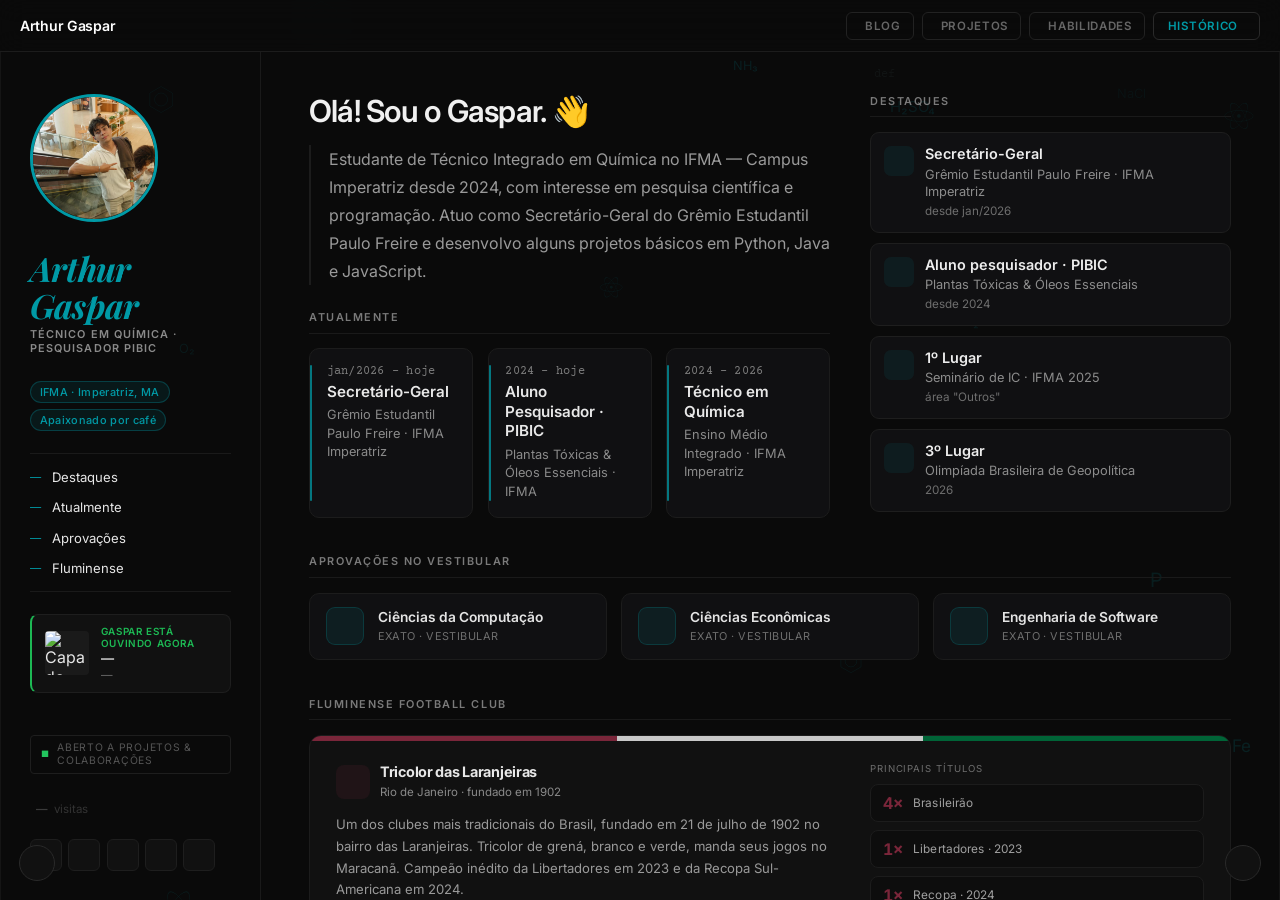
==== commit df1fd753: "Adiciona aprovacoes no vestibular (EXATO) na home e na trajetoria - Nova secao 'Aprovacoes no Vestib" ====
--- a/index.html
+++ b/index.html
@@ -66,6 +66,7 @@
                 <nav class="sidebar-nav" aria-label="Seções do perfil">
                     <a href="#section-highlights" class="sidebar-link">Destaques</a>
                     <a href="#section-now" class="sidebar-link">Atualmente</a>
+                    <a href="#section-aprovacoes" class="sidebar-link">Aprovações</a>
                     <a href="#section-flu" class="sidebar-link">Fluminense</a>
                 </nav>
 
@@ -190,6 +191,37 @@
                     </section>
 
                 </div><!-- /.bio-hero -->
+
+                <!-- ── APROVAÇÕES NO VESTIBULAR ── -->
+                <section id="section-aprovacoes" class="section-block bio-aprovacoes">
+                    <h2 class="section-title">Aprovações no Vestibular</h2>
+                    <div class="aprov-grid">
+                        <div class="aprov-card">
+                            <span class="aprov-icon" aria-hidden="true"><i class="fa-solid fa-laptop-code"></i></span>
+                            <div class="aprov-text">
+                                <strong>Ciências da Computação</strong>
+                                <span>EXATO · Vestibular</span>
+                            </div>
+                            <i class="fa-solid fa-circle-check aprov-check" aria-hidden="true"></i>
+                        </div>
+                        <div class="aprov-card">
+                            <span class="aprov-icon" aria-hidden="true"><i class="fa-solid fa-chart-line"></i></span>
+                            <div class="aprov-text">
+                                <strong>Ciências Econômicas</strong>
+                                <span>EXATO · Vestibular</span>
+                            </div>
+                            <i class="fa-solid fa-circle-check aprov-check" aria-hidden="true"></i>
+                        </div>
+                        <div class="aprov-card">
+                            <span class="aprov-icon" aria-hidden="true"><i class="fa-solid fa-code"></i></span>
+                            <div class="aprov-text">
+                                <strong>Engenharia de Software</strong>
+                                <span>EXATO · Vestibular</span>
+                            </div>
+                            <i class="fa-solid fa-circle-check aprov-check" aria-hidden="true"></i>
+                        </div>
+                    </div>
+                </section>
 
                 <!-- ── RODAPÉ: Fluminense (feature) ── -->
                 <div class="bio-lower">
@@ -579,7 +611,7 @@
 
                     <div class="hist-resumo" aria-label="Resumo do histórico">
                         <div class="resumo-stat">
-                            <span class="resumo-num">8</span>
+                            <span class="resumo-num">9</span>
                             <span class="resumo-label">Marcos</span>
                         </div>
                         <div class="resumo-stat">
@@ -603,7 +635,28 @@
                     <p class="hist-col-label">Trajetória</p>
                     <ol class="traj" id="traj">
 
-                        <li class="traj-item" style="--i:0">
+                        <li class="traj-item traj-featured" style="--i:0">
+                            <button class="traj-head" type="button" aria-expanded="false">
+                                <span class="traj-node" aria-hidden="true"></span>
+                                <span class="traj-meta">
+                                    <span class="traj-date">2026</span>
+                                    <span class="traj-title"><i class="fa-solid fa-graduation-cap traj-cap" aria-hidden="true"></i> Aprovado no Vestibular · EXATO</span>
+                                </span>
+                                <i class="fa-solid fa-chevron-down traj-chevron" aria-hidden="true"></i>
+                            </button>
+                            <div class="traj-panel">
+                                <div class="traj-panel-inner">
+                                    <p class="traj-desc">Aprovado pelo vestibular EXATO em três cursos de ensino superior:</p>
+                                    <div class="traj-courses">
+                                        <span class="traj-course">Ciências da Computação</span>
+                                        <span class="traj-course">Ciências Econômicas</span>
+                                        <span class="traj-course">Engenharia de Software</span>
+                                    </div>
+                                </div>
+                            </div>
+                        </li>
+
+                        <li class="traj-item" style="--i:1">
                             <button class="traj-head" type="button" aria-expanded="false">
                                 <span class="traj-node" aria-hidden="true"></span>
                                 <span class="traj-meta">
--- a/assets/css/style.css
+++ b/assets/css/style.css
@@ -363,6 +363,72 @@
     line-height: 1.45;
 }
 
+/* ── Aprovações no Vestibular ───────────────────────────── */
+.aprov-grid {
+    display: grid;
+    grid-template-columns: 1fr;
+    gap: 0.7rem;
+}
+
+.aprov-card {
+    display: flex;
+    align-items: center;
+    gap: 0.85rem;
+    padding: 0.85rem 1rem;
+    background: #101012;
+    border: 1px solid #1c1c1c;
+    border-radius: 10px;
+    transition: border-color 0.2s var(--ease-out), background 0.2s var(--ease-out), transform 0.2s var(--ease-out);
+}
+
+.aprov-card:hover {
+    border-color: rgba(0,154,166,0.35);
+    background: #131315;
+    transform: translateY(-2px);
+}
+
+.aprov-icon {
+    display: flex;
+    align-items: center;
+    justify-content: center;
+    width: 38px;
+    height: 38px;
+    flex-shrink: 0;
+    border-radius: 9px;
+    background: rgba(0,154,166,0.1);
+    border: 1px solid rgba(0,154,166,0.22);
+    color: #16b8c6;
+    font-size: 0.95rem;
+}
+
+.aprov-text {
+    display: flex;
+    flex-direction: column;
+    gap: 2px;
+    min-width: 0;
+    flex: 1;
+}
+
+.aprov-text strong {
+    font-size: 0.86rem;
+    font-weight: 600;
+    color: #e4e4e4;
+    line-height: 1.3;
+}
+
+.aprov-text span {
+    font-size: 0.68rem;
+    letter-spacing: 0.04em;
+    text-transform: uppercase;
+    color: #6e6e6e;
+}
+
+.aprov-check {
+    flex-shrink: 0;
+    font-size: 1rem;
+    color: #22c55e;
+}
+
 /* ── Fluminense (feature no rodapé) ─────────────────────── */
 .flu-feature-body {
     padding: 1.2rem 1.3rem 1.35rem;
@@ -1397,6 +1463,28 @@
 @keyframes trajIn {
     from { opacity: 0; transform: translateY(10px); }
     to   { opacity: 1; transform: translateY(0); }
+}
+
+/* item em destaque (aprovação no vestibular) */
+.traj-cap { font-size: 0.78rem; color: #16b8c6; margin-right: 3px; }
+.traj-featured .traj-node { border-color: #009aa6; background: rgba(0,154,166,0.3); }
+.traj-featured.active .traj-node { background: #009aa6; }
+
+.traj-courses {
+    display: flex;
+    flex-wrap: wrap;
+    gap: 6px;
+    margin-top: 10px;
+}
+
+.traj-course {
+    font-size: 0.72rem;
+    font-weight: 500;
+    color: #cfe9ec;
+    padding: 4px 10px;
+    border-radius: 20px;
+    background: rgba(0,154,166,0.1);
+    border: 1px solid rgba(0,154,166,0.28);
 }
 
 .tl-gallery {
@@ -2109,6 +2197,9 @@
     /* Atualmente: timeline em 3 colunas, sob a apresentação */
     .now-timeline { grid-template-columns: repeat(3, 1fr); gap: 0.9rem; }
 
+    /* Aprovações: 3 cursos lado a lado */
+    .aprov-grid { grid-template-columns: repeat(3, 1fr); gap: 0.9rem; }
+
     /* Rodapé: Fluminense feature em largura total, corpo em 2 colunas */
     .flu-feature-body {
         grid-template-columns: 1.5fr 1fr;
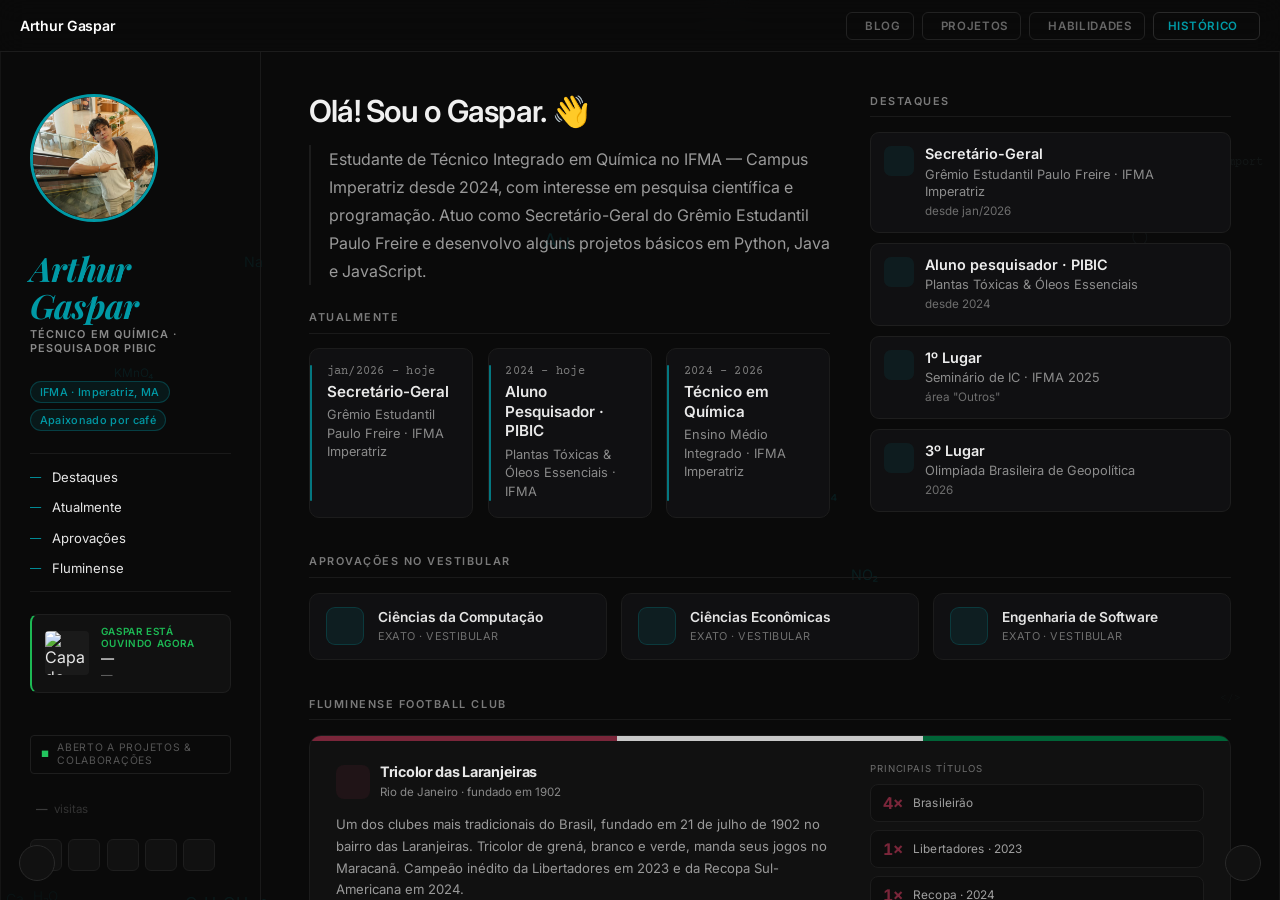
==== commit fef1bfa3: "Adição do projeto "Trilha Enem" à página inicial e criação da página de detalhes do projeto." ====
--- a/index.html
+++ b/index.html
@@ -353,7 +353,7 @@
 
             <div class="proj-card card-clickable" role="button" tabindex="0" data-modal="proj2" aria-label="Abrir projeto: Atividade Antimicrobiana">
                 <div class="proj-card-meta">
-                    <span class="project-status status-active">Em andamento</span>
+                    <span class="project-status status-working">Em andamento</span>
                     <span class="project-period">2026 – presente</span>
                     <span class="proj-type-badge">PIBIC · CNPq</span>
                 </div>
@@ -375,10 +375,32 @@
                 <span>Projetos de Tecnologia</span>
             </div>
 
+            <a href="projetos/trilha-enem.html" class="proj-card proj-card-link" aria-label="Conhecer o projeto Trilha Enem">
+                <div class="proj-card-meta">
+                    <span class="project-status status-working">Em fase de testes</span>
+                    <span class="project-period">2026 – presente</span>
+                    <span class="proj-type-badge">Projeto digital</span>
+                </div>
+                <h3 class="proj-card-title">Trilha Enem</h3>
+                <p class="proj-card-desc">Plataforma voltada para a preparação dos estudantes para o Exame Nacional do Ensino Médio.</p>
+                <div class="project-tags">
+                    <span class="project-tag"><span aria-hidden="true">🌐</span> HTML</span>
+                    <span class="project-tag"><span aria-hidden="true">🎨</span> CSS</span>
+                    <span class="project-tag"><span aria-hidden="true">🎨</span> TypeScript</span>
+                    <span class="project-tag"><span aria-hidden="true">⚙️</span> JavaScript</span>
+                    <span class="project-tag"><span aria-hidden="true">🗄️</span> Supabase</span>
+                    <span class="project-tag"><span aria-hidden="true">💳</span> Mercado Pago</span>
+                </div>
+                <div class="proj-card-footer">
+                    <span class="proj-card-note">Estudo, cronograma e painel administrativo</span>
+                    <i class="fa-solid fa-chevron-right card-arrow" aria-hidden="true"></i>
+                </div>
+            </a>
+
             <a href="projetos/skylix.html" class="proj-card proj-card-link" aria-label="Conhecer o projeto Skylix Network">
                 <div class="proj-card-meta">
                     <span class="project-status status-active">Em desenvolvimento</span>
-                    <span class="project-period">2026 – presente</span>
+                    <span class="project-period">2025 – presente</span>
                     <span class="proj-type-badge">Projeto privado</span>
                 </div>
                 <h3 class="proj-card-title">Skylix Network</h3>
--- a/assets/css/style.css
+++ b/assets/css/style.css
@@ -1195,7 +1195,8 @@
     letter-spacing: 0.04em;
 }
 
-.status-active { background: rgba(34,197,94,0.12); color: #22c55e; border: 1px solid rgba(34,197,94,0.3); }
+.status-active { background: rgba(34,197,94,0.12); color: #f1ce05; border: 1px solid rgba(34,197,94,0.3); }
+.status-working { background: rgba(34,197,94,0.12); color: #22c55e; border: 1px solid rgba(34,197,94,0.3); }
 .status-soon   { background: rgba(100,100,100,0.12); color: #666; border: 1px solid #2a2a2a; }
 
 .project-period { font-size: 0.68rem; color: #555; }
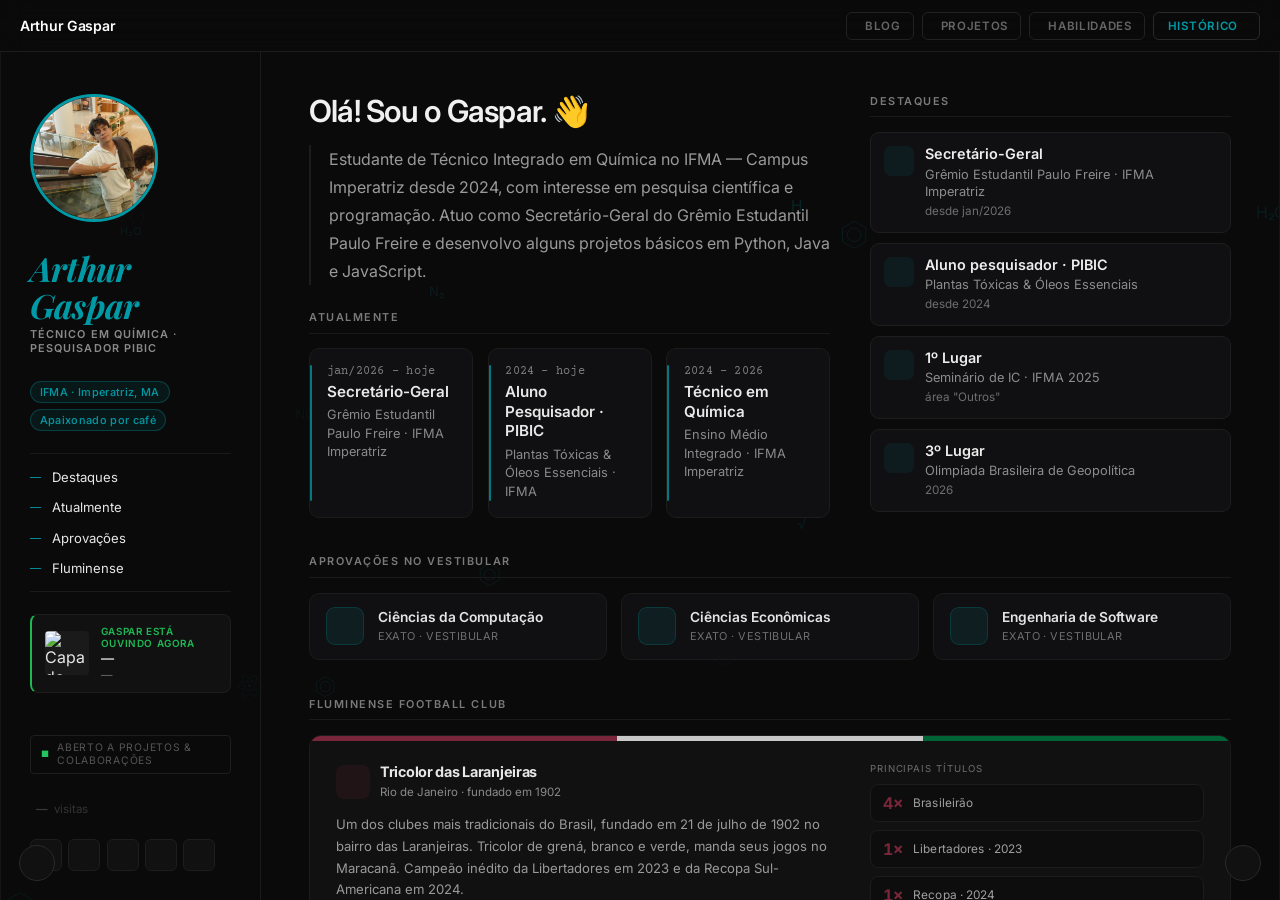
==== commit 5be3c563: "atualização do meu histórico" ====
--- a/index.html
+++ b/index.html
@@ -810,6 +810,22 @@
                             </div>
                         </li>
 
+                         <li class="traj-item" style="--i:7">
+                            <button class="traj-head" type="button" aria-expanded="false">
+                                <span class="traj-node" aria-hidden="true"></span>
+                                <span class="traj-meta">
+                                    <span class="traj-date">2021</span>
+                                    <span class="traj-title">Ingresso no Colégio Militar Tiradentes II</span>
+                                </span>
+                                <i class="fa-solid fa-chevron-down traj-chevron" aria-hidden="true"></i>
+                            </button>
+                            <div class="traj-panel">
+                                <div class="traj-panel-inner">
+                                    <p class="traj-desc">Aluno do CMT 2 · Parte do pelotão Gonçalves Dias · Imperatriz – MA.</p>
+                                </div>
+                            </div>
+                        </li>
+
                     </ol>
                 </div>
 
--- a/assets/css/style.css
+++ b/assets/css/style.css
@@ -1434,6 +1434,11 @@
     grid-template-rows: 0fr;
     transition: grid-template-rows 0.32s var(--ease-out);
 }
+
+.traj-head[aria-expanded="true"] + .traj-panel {
+  display: block;
+}
+
 .traj-item.active .traj-panel { grid-template-rows: 1fr; }
 
 .traj-panel-inner {
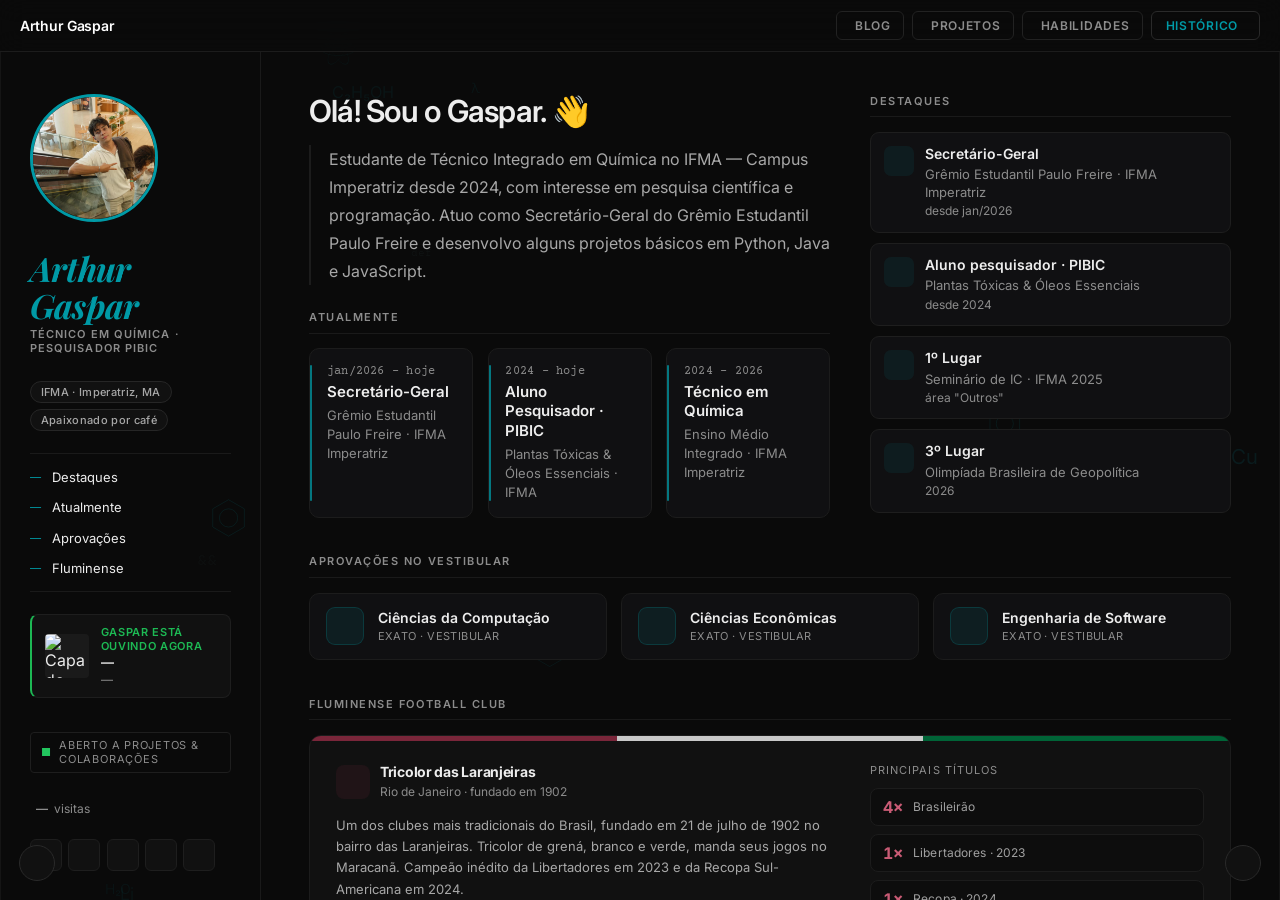
==== commit ad52ee39: "Melhora acessibilidade e consistencia visual (revisao HIG) - Contraste: tokens de texto (--text-1/2/" ====
--- a/index.html
+++ b/index.html
@@ -341,12 +341,12 @@
                 <h3 class="proj-card-title">Levantamento Botânico de Plantas Tóxicas no IFMA</h3>
                 <p class="proj-card-desc">Identificação e catalogação de espécies vegetais com potencial tóxico no campus do IFMA — Imperatriz, com análise de óleos essenciais e compostos bioativos.</p>
                 <div class="project-tags">
-                    <span class="project-tag">🌿 Botânica</span>
-                    <span class="project-tag">⚗️ Fitoquímica</span>
-                    <span class="project-tag">🐍 Plantas tóxicas</span>
+                    <span class="project-tag">Botânica</span>
+                    <span class="project-tag">Fitoquímica</span>
+                    <span class="project-tag">Plantas tóxicas</span>
                 </div>
                 <div class="proj-card-footer">
-                    <span class="proj-award-badge">🥇 1º Lugar · SEMIC 2025</span>
+                    <span class="proj-award-badge"><i class="fa-solid fa-medal" aria-hidden="true"></i> 1º Lugar · SEMIC 2025</span>
                     <i class="fa-solid fa-chevron-right card-arrow" aria-hidden="true"></i>
                 </div>
             </div>
@@ -360,10 +360,10 @@
                 <h3 class="proj-card-title">Avaliação da Atividade Antimicrobiana de Óleos Essenciais de Plantas "Venenosas"</h3>
                 <p class="proj-card-desc">Investigação da atividade antimicrobiana frente a <em>E. coli</em> por difusão em disco, com análise fitoquímica e ecotoxicológica em sementes de feijão.</p>
                 <div class="project-tags">
-                    <span class="project-tag">🦠 Antimicrobiano</span>
-                    <span class="project-tag">🌿 Óleos Essenciais</span>
-                    <span class="project-tag">⚗️ Fitoquímica</span>
-                    <span class="project-tag">🌱 Ecotoxicologia</span>
+                    <span class="project-tag">Antimicrobiano</span>
+                    <span class="project-tag">Óleos Essenciais</span>
+                    <span class="project-tag">Fitoquímica</span>
+                    <span class="project-tag">Ecotoxicologia</span>
                 </div>
                 <div class="proj-card-footer">
                     <span></span>
@@ -384,12 +384,12 @@
                 <h3 class="proj-card-title">Trilha Enem</h3>
                 <p class="proj-card-desc">Plataforma voltada para a preparação dos estudantes para o Exame Nacional do Ensino Médio.</p>
                 <div class="project-tags">
-                    <span class="project-tag"><span aria-hidden="true">🌐</span> HTML</span>
-                    <span class="project-tag"><span aria-hidden="true">🎨</span> CSS</span>
-                    <span class="project-tag"><span aria-hidden="true">🎨</span> TypeScript</span>
-                    <span class="project-tag"><span aria-hidden="true">⚙️</span> JavaScript</span>
-                    <span class="project-tag"><span aria-hidden="true">🗄️</span> Supabase</span>
-                    <span class="project-tag"><span aria-hidden="true">💳</span> Mercado Pago</span>
+                    <span class="project-tag">HTML</span>
+                    <span class="project-tag">CSS</span>
+                    <span class="project-tag">TypeScript</span>
+                    <span class="project-tag">JavaScript</span>
+                    <span class="project-tag">Supabase</span>
+                    <span class="project-tag">Mercado Pago</span>
                 </div>
                 <div class="proj-card-footer">
                     <span class="proj-card-note">Estudo, cronograma e painel administrativo</span>
@@ -406,11 +406,11 @@
                 <h3 class="proj-card-title">Skylix Network</h3>
                 <p class="proj-card-desc">Rede de servidores Minecraft em desenvolvimento, construída com arquitetura modular, sistemas próprios e integração entre diferentes servidores e serviços.</p>
                 <div class="project-tags">
-                    <span class="project-tag"><span aria-hidden="true">☕</span> Java</span>
-                    <span class="project-tag"><span aria-hidden="true">🧩</span> Spigot</span>
-                    <span class="project-tag"><span aria-hidden="true">📦</span> Maven</span>
-                    <span class="project-tag"><span aria-hidden="true">⛏️</span> Minecraft</span>
-                    <span class="project-tag"><span aria-hidden="true">🗄️</span> Bancos de dados</span>
+                    <span class="project-tag">Java</span>
+                    <span class="project-tag">Spigot</span>
+                    <span class="project-tag">Maven</span>
+                    <span class="project-tag">Minecraft</span>
+                    <span class="project-tag">Bancos de dados</span>
                 </div>
                 <div class="proj-card-footer">
                     <span class="proj-card-note">Projeto privado em desenvolvimento</span>
@@ -427,11 +427,11 @@
                 <h3 class="proj-card-title">Mais Digital</h3>
                 <p class="proj-card-desc">Plataforma voltada à gestão de clientes, serviços, pagamentos, tarefas, leads e relatórios para pequenos negócios.</p>
                 <div class="project-tags">
-                    <span class="project-tag"><span aria-hidden="true">🌐</span> HTML</span>
-                    <span class="project-tag"><span aria-hidden="true">🎨</span> CSS</span>
-                    <span class="project-tag"><span aria-hidden="true">⚙️</span> JavaScript</span>
-                    <span class="project-tag"><span aria-hidden="true">🗄️</span> Supabase</span>
-                    <span class="project-tag"><span aria-hidden="true">💳</span> Mercado Pago</span>
+                    <span class="project-tag">HTML</span>
+                    <span class="project-tag">CSS</span>
+                    <span class="project-tag">JavaScript</span>
+                    <span class="project-tag">Supabase</span>
+                    <span class="project-tag">Mercado Pago</span>
                 </div>
                 <div class="proj-card-footer">
                     <span class="proj-card-note">Site, painel administrativo e automações</span>
@@ -455,7 +455,7 @@
             <div class="skills-grid">
 
                 <div class="skill-card">
-                    <div class="skill-icon">✍️</div>
+                    <div class="skill-icon" aria-hidden="true"><i class="fa-solid fa-pen-nib" aria-hidden="true"></i></div>
                     <div class="skill-body">
                         <strong>Escrita Científica</strong>
                         <span>Artigos, atas, relatórios e textos argumentativos.</span>
@@ -464,7 +464,7 @@
                 </div>
 
                 <div class="skill-card">
-                    <div class="skill-icon">🎤</div>
+                    <div class="skill-icon" aria-hidden="true"><i class="fa-solid fa-microphone" aria-hidden="true"></i></div>
                     <div class="skill-body">
                         <strong>Oratória &amp; Palestras</strong>
                         <span>Apresentações em seminários e eventos acadêmicos.</span>
@@ -473,7 +473,7 @@
                 </div>
 
                 <div class="skill-card">
-                    <div class="skill-icon">🔬</div>
+                    <div class="skill-icon" aria-hidden="true"><i class="fa-solid fa-microscope" aria-hidden="true"></i></div>
                     <div class="skill-body">
                         <strong>Pesquisa Científica</strong>
                         <span>Metodologia, levantamento bibliográfico e PIBIC.</span>
@@ -482,7 +482,7 @@
                 </div>
 
                 <div class="skill-card">
-                    <div class="skill-icon">👥</div>
+                    <div class="skill-icon" aria-hidden="true"><i class="fa-solid fa-users" aria-hidden="true"></i></div>
                     <div class="skill-body">
                         <strong>Liderança Estudantil</strong>
                         <span>Gestão de reuniões, secretaria e articulação política.</span>
@@ -491,7 +491,7 @@
                 </div>
 
                 <div class="skill-card">
-                    <div class="skill-icon">🌿</div>
+                    <div class="skill-icon" aria-hidden="true"><i class="fa-solid fa-leaf" aria-hidden="true"></i></div>
                     <div class="skill-body">
                         <strong>Botânica Aplicada</strong>
                         <span>Identificação de espécies e fitoquímica básica.</span>
@@ -500,7 +500,7 @@
                 </div>
 
                 <div class="skill-card">
-                    <div class="skill-icon">🌍</div>
+                    <div class="skill-icon" aria-hidden="true"><i class="fa-solid fa-earth-americas" aria-hidden="true"></i></div>
                     <div class="skill-body">
                         <strong>Geopolítica</strong>
                         <span>Relações internacionais e análise geopolítica.</span>
@@ -509,7 +509,7 @@
                 </div>
 
                 <div class="skill-card">
-                    <div class="skill-icon">💻</div>
+                    <div class="skill-icon" aria-hidden="true"><i class="fa-solid fa-laptop-code" aria-hidden="true"></i></div>
                     <div class="skill-body">
                         <strong>Programação</strong>
                         <span>Python, Java, JavaScript — automações e projetos web.</span>
@@ -518,7 +518,7 @@
                 </div>
 
                 <div class="skill-card">
-                    <div class="skill-icon">🏐</div>
+                    <div class="skill-icon" aria-hidden="true"><i class="fa-solid fa-volleyball" aria-hidden="true"></i></div>
                     <div class="skill-body">
                         <strong>Voleibol</strong>
                         <span>Praticante regular — líbero e levantador.</span>
@@ -935,7 +935,7 @@
 
                 <!-- PESQUISA -->
                 <div id="modal-pesquisa" class="modal-content" hidden>
-                    <h2 class="modal-title">🔬 Projetos de Pesquisa</h2>
+                    <h2 class="modal-title">Projetos de Pesquisa</h2>
 
                     <div class="project-card">
                         <div class="project-header">
@@ -945,9 +945,9 @@
                         <h3 class="project-name">Levantamento Botânico de Plantas Tóxicas no IFMA</h3>
                         <p class="project-desc">Identificação e catalogação de espécies vegetais com potencial tóxico no campus do IFMA — Imperatriz, com análise de óleos essenciais e compostos bioativos.</p>
                         <div class="project-tags">
-                            <span class="project-tag">🌿 Botânica</span>
-                            <span class="project-tag">⚗️ Fitoquímica</span>
-                            <span class="project-tag">🐍 Plantas tóxicas</span>
+                            <span class="project-tag">Botânica</span>
+                            <span class="project-tag">Fitoquímica</span>
+                            <span class="project-tag">Plantas tóxicas</span>
                         </div>
                         <div class="project-footer">
                             <span class="project-advisor">Orientadora: Prof.ª Dr.ª Patrícia Suelene Silva Costa Gobira</span>
@@ -963,10 +963,10 @@
                         <h3 class="project-name">Avaliação da Atividade Antimicrobiana de Óleos Essenciais de Plantas Ditas "Venenosas" no Campus Imperatriz</h3>
                         <p class="project-desc">A crescente resistência microbiana aos fármacos convencionais impulsiona a busca por alternativas terapêuticas naturais. Este projeto avalia a atividade antimicrobiana de óleos essenciais extraídos de espécies vegetais do IFMA — Imperatriz, correlacionando sua composição fitoquímica com efeitos ecotoxicológicos em organismos bioindicadores. A extração é feita por hidrodestilação, a caracterização por testes qualitativos e cromatografia, e a atividade antimicrobiana é avaliada frente a <em>Escherichia coli</em> pelo método de difusão em disco. Testes ecotoxicológicos com sementes de feijão analisam germinação e desenvolvimento radicular.</p>
                         <div class="project-tags">
-                            <span class="project-tag">🦠 Antimicrobiano</span>
-                            <span class="project-tag">🌿 Óleos Essenciais</span>
-                            <span class="project-tag">⚗️ Fitoquímica</span>
-                            <span class="project-tag">🌱 Ecotoxicologia</span>
+                            <span class="project-tag">Antimicrobiano</span>
+                            <span class="project-tag">Óleos Essenciais</span>
+                            <span class="project-tag">Fitoquímica</span>
+                            <span class="project-tag">Ecotoxicologia</span>
                         </div>
                         <div class="project-footer">
                             <span class="project-advisor">Orientador: Prof. Msc. Alielson Correa Botelho</span>
@@ -977,7 +977,7 @@
 
                 <!-- GRÊMIO -->
                 <div id="modal-gremio" class="modal-content" hidden>
-                    <h2 class="modal-title">🏛️ Grêmio Estudantil Paulo Freire</h2>
+                    <h2 class="modal-title">Grêmio Estudantil Paulo Freire</h2>
                     <p class="modal-subtitle">Grêmio Estudantil · IFMA Campus Imperatriz</p>
 
                     <div class="timeline">
@@ -1034,7 +1034,7 @@
 
                 <!-- 1º LUGAR -->
                 <div id="modal-primeiro" class="modal-content" hidden>
-                    <h2 class="modal-title">🥇 Seminário de IC · IFMA 2025</h2>
+                    <h2 class="modal-title">Seminário de IC · IFMA 2025</h2>
                     <p class="modal-subtitle">1º Lugar · Área "Outros" · Levantamento Botânico de Plantas Tóxicas</p>
 
                     <div class="gallery-grid">
@@ -1064,13 +1064,13 @@
 
                 <!-- 3º LUGAR -->
                 <div id="modal-terceiro" class="modal-content" hidden>
-                    <h2 class="modal-title">🥉 Olimpíada Brasileira de Geopolítica</h2>
+                    <h2 class="modal-title">Olimpíada Brasileira de Geopolítica</h2>
                     <p class="modal-subtitle">3º Lugar · 2026</p>
 
                     <div class="cert-grid">
                         <div class="cert-card">
                             <div class="cert-header">
-                                <span class="cert-medal">🥉</span>
+                                <span class="cert-medal" aria-hidden="true"><i class="fa-solid fa-medal" aria-hidden="true"></i></span>
                                 <div class="cert-header-text">
                                     <strong>3º Lugar</strong>
                                     <span>Olimpíada Brasileira de Geopolítica</span>
@@ -1096,10 +1096,10 @@
                             <span class="project-period">2024 – 2025</span>
                             <span class="proj-type-badge">PIBIC · CNPq</span>
                         </div>
-                        <h2 class="modal-title">🌿 Levantamento Botânico de Plantas Tóxicas no IFMA</h2>
+                        <h2 class="modal-title">Levantamento Botânico de Plantas Tóxicas no IFMA</h2>
                         <p class="modal-subtitle">Campus Imperatriz · Orientadora: Prof.ª Dr.ª Patrícia Suelene Silva Costa Gobira</p>
                     </div>
-                    <div class="proj-award-banner">🥇 1º Lugar · Seminário de IC · IFMA 2025 · Área "Outros"</div>
+                    <div class="proj-award-banner"><i class="fa-solid fa-medal" aria-hidden="true"></i> 1º Lugar · Seminário de IC · IFMA 2025 · Área "Outros"</div>
                     <div class="proj-modal-section">
                         <p class="proj-modal-label">Sobre o projeto</p>
                         <p class="project-desc">Levantamento etnobotânico e bioquímico de espécies vegetais com potencial tóxico no campus IFMA — Imperatriz. As amostras foram coletadas, identificadas taxonomicamente e submetidas a triagem fitoquímica para detecção de metabólitos secundários e análise de óleos essenciais.</p>
@@ -1115,10 +1115,10 @@
                         </ul>
                     </div>
                     <div class="project-tags" style="margin-bottom:12px">
-                        <span class="project-tag">🌿 Botânica</span>
-                        <span class="project-tag">⚗️ Fitoquímica</span>
-                        <span class="project-tag">🐍 Plantas tóxicas</span>
-                        <span class="project-tag">🔬 PIBIC</span>
+                        <span class="project-tag">Botânica</span>
+                        <span class="project-tag">Fitoquímica</span>
+                        <span class="project-tag">Plantas tóxicas</span>
+                        <span class="project-tag">PIBIC</span>
                     </div>
                     <div class="gallery-grid" style="grid-template-columns:repeat(3,1fr)">
                         <a class="gallery-slot gallery-slot-img" href="assets/img/foto-equipe-pibic.jpg" target="_blank" rel="noopener" title="Equipe do projeto">
@@ -1144,7 +1144,7 @@
                             <span class="project-period">2026 – presente</span>
                             <span class="proj-type-badge">PIBIC · CNPq</span>
                         </div>
-                        <h2 class="modal-title">🦠 Atividade Antimicrobiana de Óleos Essenciais de Plantas "Venenosas"</h2>
+                        <h2 class="modal-title">Atividade Antimicrobiana de Óleos Essenciais de Plantas "Venenosas"</h2>
                         <p class="modal-subtitle">Campus Imperatriz · Orientador: Prof. Msc. Alielson Correa Botelho</p>
                     </div>
                     <div class="proj-modal-section">
@@ -1162,10 +1162,10 @@
                         </ul>
                     </div>
                     <div class="project-tags" style="margin-bottom:12px">
-                        <span class="project-tag">🦠 Antimicrobiano</span>
-                        <span class="project-tag">🌿 Óleos Essenciais</span>
-                        <span class="project-tag">⚗️ Fitoquímica</span>
-                        <span class="project-tag">🌱 Ecotoxicologia</span>
+                        <span class="project-tag">Antimicrobiano</span>
+                        <span class="project-tag">Óleos Essenciais</span>
+                        <span class="project-tag">Fitoquímica</span>
+                        <span class="project-tag">Ecotoxicologia</span>
                     </div>
                     <div class="gallery-grid" style="grid-template-columns:repeat(3,1fr)">
                         <div class="gallery-slot"><i class="fa-solid fa-image"></i><span>Em breve</span></div>
@@ -1176,37 +1176,37 @@
 
                 <!-- ESTATÍSTICAS (easter egg — clique na foto de perfil) -->
                 <div id="modal-stats" class="modal-content" hidden>
-                    <h2 class="modal-title">📊 Estatísticas</h2>
+                    <h2 class="modal-title">Estatísticas</h2>
                     <p class="modal-subtitle">Alguns números sobre mim</p>
                     <div class="stats-grid">
                         <div class="stat-card">
                             <span class="stat-number" data-target="999">0</span>
-                            <span class="stat-icon">☕</span>
+                            <span class="stat-icon" aria-hidden="true"><i class="fa-solid fa-mug-hot" aria-hidden="true"></i></span>
                             <span class="stat-label">xícaras de café</span>
                         </div>
                         <div class="stat-card">
                             <span class="stat-number" data-target="2">0</span>
-                            <span class="stat-icon">🔬</span>
+                            <span class="stat-icon" aria-hidden="true"><i class="fa-solid fa-microscope" aria-hidden="true"></i></span>
                             <span class="stat-label">projetos de pesquisa</span>
                         </div>
                         <div class="stat-card">
                             <span class="stat-number" data-target="9">0</span>
-                            <span class="stat-icon">📋</span>
+                            <span class="stat-icon" aria-hidden="true"><i class="fa-solid fa-clipboard-list" aria-hidden="true"></i></span>
                             <span class="stat-label">participações em eventos</span>
                         </div>
                         <div class="stat-card">
                             <span class="stat-number" data-target="3">0</span>
-                            <span class="stat-icon">💻</span>
+                            <span class="stat-icon" aria-hidden="true"><i class="fa-solid fa-laptop-code" aria-hidden="true"></i></span>
                             <span class="stat-label">linguagens de programação</span>
                         </div>
                         <div class="stat-card">
                             <span class="stat-number" data-target="3">0</span>
-                            <span class="stat-icon">🦴</span>
+                            <span class="stat-icon" aria-hidden="true"><i class="fa-solid fa-bone" aria-hidden="true"></i></span>
                             <span class="stat-label">ossos quebrados</span>
                         </div>
                         <div class="stat-card">
                             <span class="stat-number" data-target="900">0</span>
-                            <span class="stat-icon">🧪</span>
+                            <span class="stat-icon" aria-hidden="true"><i class="fa-solid fa-flask" aria-hidden="true"></i></span>
                             <span class="stat-label">horas de laboratório</span>
                         </div>
                     </div>
--- a/assets/css/style.css
+++ b/assets/css/style.css
@@ -3,7 +3,11 @@
 
 /* ── Design tokens ─────────────────────────────────────── */
 :root {
-    --accent: #009aa6;
+    /* texto — contraste medido sobre #111 (cards) */
+    --text-1: #ededed;   /* primário   16,0:1 */
+    --text-2: #a8a8a8;   /* secundário  7,9:1 */
+    --text-3: #8c8c8c;   /* metadados   5,4:1 */
+    --accent: #009aa6;   /* interativo / ativo, 5,5:1 */
     --accent-strong: #16b8c6;
     --app-max: 1440px;
     --ease-out: cubic-bezier(0.215, 0.61, 0.355, 1);
@@ -25,7 +29,7 @@
 html, body {
     font-family: 'Inter', sans-serif;
     background-color: #0a0a0a;
-    color: #e7e7e7;
+    color: var(--text-1);
     height: 100%;
     overflow: hidden;
 }
@@ -56,7 +60,7 @@
 }
 
 .nav-brand {
-    font-size: 0.88rem;
+    font-size: 0.875rem;
     font-weight: 600;
     color: #fff;
     letter-spacing: -0.02em;
@@ -71,10 +75,10 @@
 
 /* ── Fluminense tag ──────────────────────────────────────── */
 .tag-flu {
-    font-size: 0.68rem;
+    font-size: 0.6875rem;
     font-weight: 500;
     letter-spacing: 0.03em;
-    color: #f5f5f5;
+    color: var(--text-1);
     background:
         linear-gradient(#111, #111) padding-box,
         linear-gradient(90deg, #7A263A, #F5F5F5, #006437) border-box;
@@ -107,7 +111,7 @@
     background: transparent;
     color: #009aa6;
     font-family: 'Inter', sans-serif;
-    font-size: 0.72rem;
+    font-size: 0.75rem;
     font-weight: 600;
     letter-spacing: 0.06em;
     text-transform: uppercase;
@@ -133,9 +137,9 @@
     border-radius: 6px;
     border: 1px solid #222;
     background: transparent;
-    color: #666;
+    color: var(--text-3);
     font-family: 'Inter', sans-serif;
-    font-size: 0.72rem;
+    font-size: 0.75rem;
     font-weight: 600;
     letter-spacing: 0.06em;
     text-transform: uppercase;
@@ -143,7 +147,7 @@
     cursor: pointer;
     transition: background 0.2s, border-color 0.2s, color 0.2s;
 }
-#btn-blog:hover { background: rgba(255,255,255,0.04); border-color: #333; color: #aaa; }
+#btn-blog:hover { background: rgba(255,255,255,0.04); border-color: #333; color: var(--text-2); }
 #btn-blog:focus-visible { outline: 2px solid #009aa6; outline-offset: 2px; }
 
 /* ── Botão secundário (Habilidades) ────────────────────── */
@@ -155,9 +159,9 @@
     border-radius: 6px;
     border: 1px solid #222;
     background: transparent;
-    color: #666;
+    color: var(--text-3);
     font-family: 'Inter', sans-serif;
-    font-size: 0.72rem;
+    font-size: 0.75rem;
     font-weight: 600;
     letter-spacing: 0.06em;
     text-transform: uppercase;
@@ -165,7 +169,7 @@
     transition: background 0.2s, border-color 0.2s, color 0.2s;
 }
 
-#btn-skills:hover { background: rgba(255,255,255,0.04); border-color: #333; color: #aaa; }
+#btn-skills:hover { background: rgba(255,255,255,0.04); border-color: #333; color: var(--text-2); }
 #btn-skills.active { color: #009aa6; border-color: rgba(0,154,166,0.4); background: rgba(0,154,166,0.06); }
 #btn-skills:focus-visible { outline: 2px solid #009aa6; outline-offset: 2px; }
 
@@ -233,8 +237,8 @@
 }
 
 .subtitle {
-    font-size: 0.78rem;
-    color: #555;
+    font-size: 0.75rem;
+    color: var(--text-3);
     letter-spacing: 0.03em;
 }
 
@@ -250,12 +254,13 @@
 }
 
 .tag {
-    font-size: 0.68rem;
-    padding: 3px 9px;
+    font-size: 0.6875rem;
+    padding: 3px 10px;
     border-radius: 20px;
-    background: rgba(0,154,166,0.1);
-    border: 1px solid rgba(0,154,166,0.3);
-    color: #009aa6;
+    /* informativo, não interativo: neutro (ciano fica reservado a ações e estado ativo) */
+    background: rgba(255,255,255,0.03);
+    border: 1px solid #262626;
+    color: var(--text-2);
     font-weight: 500;
     letter-spacing: 0.03em;
     white-space: nowrap;
@@ -266,18 +271,18 @@
     text-align: left;
     font-size: 1rem;
     line-height: 1.8;
-    color: #999;
+    color: var(--text-2);
 }
 
 /* ── Seções ─────────────────────────────────────────────── */
 .section-block { width: 100%; }
 
 .section-title {
-    font-size: 0.68rem;
+    font-size: 0.6875rem;
     font-weight: 600;
     letter-spacing: 0.14em;
     text-transform: uppercase;
-    color: #7a7a7a;
+    color: var(--text-3);
     margin-bottom: 0.9rem;
     padding-bottom: 0.55rem;
     border-bottom: 1px solid #1a1a1a;
@@ -302,7 +307,7 @@
 .bio-greeting {
     font-size: 1.9rem;
     font-weight: 600;
-    color: #f0f0f0;
+    color: var(--text-1);
     line-height: 1.15;
     letter-spacing: -0.025em;
 }
@@ -345,21 +350,21 @@
 
 .now-tl-date {
     font-family: 'Courier Prime', monospace;
-    font-size: 0.72rem;
+    font-size: 0.75rem;
     letter-spacing: 0.02em;
-    color: #7d7d7d;
+    color: var(--text-3);
 }
 
 .now-tl-role {
-    font-size: 0.95rem;
-    font-weight: 600;
-    color: #e8e8e8;
+    font-size: 0.9375rem;
+    font-weight: 600;
+    color: var(--text-1);
     line-height: 1.3;
 }
 
 .now-tl-place {
-    font-size: 0.8rem;
-    color: #8a8a8a;
+    font-size: 0.8125rem;
+    color: var(--text-3);
     line-height: 1.45;
 }
 
@@ -398,7 +403,7 @@
     background: rgba(0,154,166,0.1);
     border: 1px solid rgba(0,154,166,0.22);
     color: #16b8c6;
-    font-size: 0.95rem;
+    font-size: 0.9375rem;
 }
 
 .aprov-text {
@@ -410,17 +415,17 @@
 }
 
 .aprov-text strong {
-    font-size: 0.86rem;
-    font-weight: 600;
-    color: #e4e4e4;
+    font-size: 0.875rem;
+    font-weight: 600;
+    color: var(--text-1);
     line-height: 1.3;
 }
 
 .aprov-text span {
-    font-size: 0.68rem;
+    font-size: 0.6875rem;
     letter-spacing: 0.04em;
     text-transform: uppercase;
-    color: #6e6e6e;
+    color: var(--text-3);
 }
 
 .aprov-check {
@@ -438,9 +443,9 @@
 }
 
 .flu-about {
-    font-size: 0.82rem;
+    font-size: 0.8125rem;
     line-height: 1.65;
-    color: #9a9a9a;
+    color: var(--text-2);
     margin-top: 0.9rem;
 }
 
@@ -462,24 +467,24 @@
 }
 
 .flu-fact-label {
-    font-size: 0.58rem;
+    font-size: 0.6875rem;
     text-transform: uppercase;
     letter-spacing: 0.07em;
-    color: #6e6e6e;
+    color: var(--text-3);
 }
 
 .flu-fact-value {
-    font-size: 0.78rem;
+    font-size: 0.75rem;
     font-weight: 600;
     color: #cfcfcf;
 }
 
 .flu-honors-label {
     display: block;
-    font-size: 0.6rem;
+    font-size: 0.6875rem;
     text-transform: uppercase;
     letter-spacing: 0.1em;
-    color: #6e6e6e;
+    color: var(--text-3);
     margin-bottom: 0.65rem;
 }
 
@@ -498,7 +503,7 @@
     text-align: left;
     text-transform: none;
     letter-spacing: 0.01em;
-    font-size: 0.74rem;
+    font-size: 0.75rem;
     color: #a0a0a0;
 }
 
@@ -518,15 +523,15 @@
     background: rgba(0,154,166,0.07);
     border: 1px solid rgba(0,154,166,0.18);
     border-radius: 5px;
-    font-size: 0.78rem;
-    color: #bbb;
+    font-size: 0.75rem;
+    color: var(--text-2);
     font-family: 'Courier Prime', monospace;
 }
 
 .tech-anno {
     color: #e0844a;
     font-family: 'Inter', sans-serif;
-    font-size: 0.65rem;
+    font-size: 0.6875rem;
     font-weight: 500;
     letter-spacing: 0.06em;
     text-transform: uppercase;
@@ -579,8 +584,8 @@
 .card-clickable:focus-visible { outline: 2px solid #009aa6; outline-offset: 2px; }
 
 .card-arrow {
-    font-size: 0.55rem;
-    color: #333;
+    font-size: 0.6875rem;
+    color: var(--text-3);
     margin-left: auto;
     margin-top: 3px;
     flex-shrink: 0;
@@ -603,7 +608,7 @@
     border-radius: 7px;
     background: rgba(0,154,166,0.09);
     color: #16b8c6;
-    font-size: 0.82rem;
+    font-size: 0.8125rem;
     margin-top: 1px;
 }
 
@@ -615,30 +620,30 @@
 }
 
 .card-text strong {
-    font-size: 0.9rem;
-    font-weight: 600;
-    color: #ededed;
+    font-size: 0.875rem;
+    font-weight: 600;
+    color: var(--text-1);
     line-height: 1.3;
 }
 
 .card-text span {
-    font-size: 0.8rem;
+    font-size: 0.8125rem;
     color: #8c8c8c;
     line-height: 1.4;
 }
 
 .card-meta {
-    font-size: 0.73rem !important;
-    color: #6e6e6e !important;
+    font-size: 0.75rem !important;
+    color: var(--text-3) !important;
 }
 
 /* ── Linguagens ─────────────────────────────────────────── */
 .lang-group-label {
-    font-size: 0.65rem;
+    font-size: 0.6875rem;
     font-weight: 600;
     letter-spacing: 0.08em;
     text-transform: uppercase;
-    color: #3a3a3a;
+    color: var(--text-3);
     margin-bottom: 0.5rem;
 }
 
@@ -650,7 +655,7 @@
 
 .lang-chip {
     font-family: 'Courier Prime', monospace;
-    font-size: 0.8rem;
+    font-size: 0.8125rem;
     padding: 5px 13px;
     border-radius: 6px;
     background: #111;
@@ -693,18 +698,18 @@
 }
 
 .lang-spoken-text strong {
-    font-size: 0.82rem;
-    font-weight: 600;
-    color: #ddd;
+    font-size: 0.8125rem;
+    font-weight: 600;
+    color: var(--text-1);
 }
 
 .lang-spoken-text span {
-    font-size: 0.7rem;
-    color: #555;
+    font-size: 0.6875rem;
+    color: var(--text-3);
 }
 
 .lang-level {
-    font-size: 0.62rem;
+    font-size: 0.6875rem;
     font-weight: 700;
     padding: 2px 8px;
     border-radius: 4px;
@@ -728,13 +733,14 @@
     display: inline-flex;
     align-items: center;
     gap: 6px;
-    padding: 5px 11px;
+    min-height: 32px;
+    padding: 5px 12px;
     border-radius: 20px;
-    border: 1px solid #222;
+    border: 1px solid #262626;
     background: transparent;
-    color: #8a8a8a;
+    color: var(--text-2);
     font-family: 'Inter', sans-serif;
-    font-size: 0.72rem;
+    font-size: 0.75rem;
     font-weight: 500;
     cursor: pointer;
     transition: color 0.2s var(--ease-out), border-color 0.2s var(--ease-out), background 0.2s var(--ease-out);
@@ -743,7 +749,7 @@
 .parts-filter.active { color: #041416; background: #009aa6; border-color: #009aa6; }
 .parts-filter:focus-visible { outline: 2px solid #009aa6; outline-offset: 2px; }
 
-.pf-count { font-size: 0.64rem; font-variant-numeric: tabular-nums; opacity: 0.7; }
+.pf-count { font-size: 0.6875rem; font-variant-numeric: tabular-nums; opacity: 0.7; }
 
 .parts-list {
     display: flex;
@@ -782,7 +788,7 @@
 }
 
 .part-badge {
-    font-size: 0.6rem;
+    font-size: 0.6875rem;
     font-weight: 600;
     letter-spacing: 0.04em;
     text-transform: uppercase;
@@ -797,21 +803,21 @@
     display: inline-flex;
     align-items: center;
     gap: 3px;
-    font-size: 0.64rem;
+    font-size: 0.6875rem;
     font-weight: 600;
     color: #d4a017;
 }
-.part-prize i { font-size: 0.6rem; }
+.part-prize i { font-size: 0.6875rem; }
 
 .part-year {
     margin-left: auto;
     font-family: 'Courier Prime', monospace;
-    font-size: 0.66rem;
-    color: #6e6e6e;
+    font-size: 0.6875rem;
+    color: var(--text-3);
 }
 
 .part-name {
-    font-size: 0.8rem;
+    font-size: 0.8125rem;
     color: #c4c4c4;
     line-height: 1.5;
 }
@@ -848,16 +854,16 @@
 .resumo-num {
     font-size: 1.35rem;
     font-weight: 700;
-    color: #ededed;
+    color: var(--text-1);
     line-height: 1;
     font-variant-numeric: tabular-nums;
 }
 
 .resumo-label {
-    font-size: 0.56rem;
+    font-size: 0.6875rem;
     text-transform: uppercase;
     letter-spacing: 0.05em;
-    color: #7a7a7a;
+    color: var(--text-3);
     text-align: center;
 }
 
@@ -870,10 +876,10 @@
     background: #0d0d0d;
     border: 1px solid #1a1a1a;
     border-radius: 8px;
-    font-size: 0.7rem;
-    color: #8a8a8a;
-}
-.hist-note i { color: #009aa6; font-size: 0.72rem; flex-shrink: 0; }
+    font-size: 0.6875rem;
+    color: var(--text-3);
+}
+.hist-note i { color: #009aa6; font-size: 0.75rem; flex-shrink: 0; }
 
 /* ── Header da tela de links / habilidades ──────────────── */
 .links-header {
@@ -926,10 +932,17 @@
 }
 
 .skill-icon {
-    font-size: 1.3rem;
-    line-height: 1;
+    display: flex;
+    align-items: center;
+    justify-content: center;
+    width: 36px;
+    height: 36px;
     flex-shrink: 0;
-    margin-top: 1px;
+    border-radius: 9px;
+    background: rgba(255,255,255,0.03);
+    border: 1px solid #232323;
+    color: var(--text-2);
+    font-size: 0.875rem;
 }
 
 .skill-body {
@@ -939,15 +952,15 @@
 }
 
 .skill-body strong {
-    font-size: 0.8rem;
-    font-weight: 600;
-    color: #ddd;
+    font-size: 0.8125rem;
+    font-weight: 600;
+    color: var(--text-1);
     line-height: 1.3;
 }
 
 .skill-body span {
-    font-size: 0.71rem;
-    color: #666;
+    font-size: 0.6875rem;
+    color: var(--text-3);
     line-height: 1.45;
 }
 
@@ -957,8 +970,8 @@
     display: flex;
     align-items: center;
     gap: 0.8rem;
-    color: #333;
-    font-size: 0.68rem;
+    color: var(--text-3);
+    font-size: 0.6875rem;
     letter-spacing: 0.1em;
     text-transform: uppercase;
     font-weight: 600;
@@ -1004,10 +1017,10 @@
 }
 
 .hist-col-label {
-    font-size: 0.6rem;
+    font-size: 0.6875rem;
     text-transform: uppercase;
     letter-spacing: 0.12em;
-    color: #444;
+    color: var(--text-3);
     font-weight: 600;
     border-bottom: 1px solid #1e1e1e;
     padding-bottom: 0.6rem;
@@ -1062,11 +1075,11 @@
 .link-name {
     flex: 1;
     padding: 13px 16px;
-    font-size: 0.9rem;
+    font-size: 0.875rem;
     font-weight: 500;
     display: flex;
     align-items: center;
-    color: #e0e0e0;
+    color: var(--text-1);
 }
 
 /* ── Modal Overlay ───────────────────────────────────────── */
@@ -1133,8 +1146,8 @@
     border-radius: 50%;
     border: 1px solid #222;
     background: #1a1a1a;
-    color: #777;
-    font-size: 0.85rem;
+    color: var(--text-3);
+    font-size: 0.875rem;
     cursor: pointer;
     display: flex;
     align-items: center;
@@ -1160,8 +1173,8 @@
 }
 
 .modal-subtitle {
-    font-size: 0.78rem;
-    color: #555;
+    font-size: 0.75rem;
+    color: var(--text-3);
     margin-bottom: 1.4rem;
     line-height: 1.5;
 }
@@ -1188,7 +1201,7 @@
 }
 
 .project-status {
-    font-size: 0.62rem;
+    font-size: 0.6875rem;
     font-weight: 600;
     padding: 2px 8px;
     border-radius: 4px;
@@ -1197,21 +1210,21 @@
 
 .status-active { background: rgba(34,197,94,0.12); color: #f1ce05; border: 1px solid rgba(34,197,94,0.3); }
 .status-working { background: rgba(34,197,94,0.12); color: #22c55e; border: 1px solid rgba(34,197,94,0.3); }
-.status-soon   { background: rgba(100,100,100,0.12); color: #666; border: 1px solid #2a2a2a; }
-
-.project-period { font-size: 0.68rem; color: #555; }
+.status-soon   { background: rgba(100,100,100,0.12); color: var(--text-3); border: 1px solid #2a2a2a; }
+
+.project-period { font-size: 0.6875rem; color: var(--text-3); }
 
 .project-name {
-    font-size: 0.88rem;
-    font-weight: 600;
-    color: #ddd;
+    font-size: 0.875rem;
+    font-weight: 600;
+    color: var(--text-1);
     margin-bottom: 6px;
     line-height: 1.4;
 }
 
 .project-desc {
-    font-size: 0.78rem;
-    color: #777;
+    font-size: 0.75rem;
+    color: var(--text-3);
     line-height: 1.6;
     margin-bottom: 10px;
 }
@@ -1224,12 +1237,12 @@
 }
 
 .project-tag {
-    font-size: 0.65rem;
+    font-size: 0.6875rem;
     padding: 2px 8px;
     border-radius: 4px;
-    background: rgba(0,154,166,0.08);
-    border: 1px solid rgba(0,154,166,0.2);
-    color: #009aa6;
+    background: rgba(255,255,255,0.03);
+    border: 1px solid #262626;
+    color: var(--text-2);
 }
 
 .project-footer {
@@ -1242,8 +1255,8 @@
     flex-wrap: wrap;
 }
 
-.project-advisor { font-size: 0.68rem; color: #555; }
-.project-type    { font-size: 0.65rem; color: #444; font-weight: 600; letter-spacing: 0.04em; }
+.project-advisor { font-size: 0.6875rem; color: var(--text-3); }
+.project-type    { font-size: 0.6875rem; color: var(--text-3); font-weight: 600; letter-spacing: 0.04em; }
 
 /* ── Timeline (padrão — modais) ─────────────────────────── */
 .timeline {
@@ -1295,7 +1308,7 @@
 
 .tl-date {
     display: block;
-    font-size: 0.65rem;
+    font-size: 0.6875rem;
     font-weight: 600;
     letter-spacing: 0.06em;
     text-transform: uppercase;
@@ -1303,20 +1316,20 @@
     margin-bottom: 3px;
 }
 
-.tl-future .tl-date { color: #444; }
+.tl-future .tl-date { color: var(--text-3); }
 
 .tl-title {
     display: block;
-    font-size: 0.85rem;
-    font-weight: 600;
-    color: #ddd;
+    font-size: 0.875rem;
+    font-weight: 600;
+    color: var(--text-1);
     margin-bottom: 4px;
     line-height: 1.3;
 }
 
 .tl-desc {
-    font-size: 0.76rem;
-    color: #666;
+    font-size: 0.75rem;
+    color: var(--text-3);
     line-height: 1.55;
 }
 
@@ -1398,30 +1411,30 @@
 
 .traj-date {
     font-family: 'Courier Prime', monospace;
-    font-size: 0.66rem;
+    font-size: 0.6875rem;
     letter-spacing: 0.02em;
-    color: #6e6e6e;
+    color: var(--text-3);
     transition: color 0.25s var(--ease-out);
 }
 .traj-item.active .traj-date { color: #16b8c6; }
 
 .traj-title {
-    font-size: 0.82rem;
+    font-size: 0.8125rem;
     font-weight: 600;
     color: #bcbcbc;
     line-height: 1.35;
     transition: color 0.25s var(--ease-out);
 }
 .traj-item.active .traj-title,
-.traj-head:hover .traj-title { color: #ededed; }
-
-.traj-medal { font-size: 0.72rem; margin-right: 2px; }
+.traj-head:hover .traj-title { color: var(--text-1); }
+
+.traj-medal { font-size: 0.75rem; margin-right: 2px; }
 .traj-medal.gold   { color: #d4a017; }
 .traj-medal.bronze { color: #c67b46; }
 
 .traj-chevron {
-    font-size: 0.6rem;
-    color: #444;
+    font-size: 0.6875rem;
+    color: var(--text-3);
     margin-top: 0.35rem;
     flex-shrink: 0;
     transition: transform 0.3s var(--ease-out), color 0.25s var(--ease-out);
@@ -1433,10 +1446,6 @@
     display: grid;
     grid-template-rows: 0fr;
     transition: grid-template-rows 0.32s var(--ease-out);
-}
-
-.traj-head[aria-expanded="true"] + .traj-panel {
-  display: block;
 }
 
 .traj-item.active .traj-panel { grid-template-rows: 1fr; }
@@ -1455,8 +1464,8 @@
 }
 
 .traj-desc {
-    font-size: 0.76rem;
-    color: #8a8a8a;
+    font-size: 0.75rem;
+    color: var(--text-3);
     line-height: 1.6;
 }
 
@@ -1472,7 +1481,7 @@
 }
 
 /* item em destaque (aprovação no vestibular) */
-.traj-cap { font-size: 0.78rem; color: #16b8c6; margin-right: 3px; }
+.traj-cap { font-size: 0.75rem; color: #16b8c6; margin-right: 3px; }
 .traj-featured .traj-node { border-color: #009aa6; background: rgba(0,154,166,0.3); }
 .traj-featured.active .traj-node { background: #009aa6; }
 
@@ -1484,7 +1493,7 @@
 }
 
 .traj-course {
-    font-size: 0.72rem;
+    font-size: 0.75rem;
     font-weight: 500;
     color: #cfe9ec;
     padding: 4px 10px;
@@ -1537,8 +1546,8 @@
     align-items: center;
     justify-content: center;
     gap: 8px;
-    color: #333;
-    font-size: 0.72rem;
+    color: var(--text-3);
+    font-size: 0.75rem;
     transition: border-color 0.2s, background 0.2s;
 }
 
@@ -1550,15 +1559,15 @@
     display: flex;
     align-items: center;
     gap: 7px;
-    font-size: 0.73rem;
-    color: #444;
+    font-size: 0.75rem;
+    color: var(--text-3);
     padding: 10px 12px;
     background: #0d0d0d;
     border-radius: 6px;
     border: 1px solid #1a1a1a;
 }
 
-.gallery-note i { color: #009aa6; font-size: 0.8rem; }
+.gallery-note i { color: #009aa6; font-size: 0.8125rem; }
 
 /* ── Gallery slot com imagem real ────────────────────────── */
 .gallery-slot-img {
@@ -1585,7 +1594,7 @@
     position: absolute;
     bottom: 0; left: 0; right: 0;
     padding: 5px 8px;
-    font-size: 0.65rem;
+    font-size: 0.6875rem;
     font-weight: 500;
     color: #fff;
     background: linear-gradient(transparent, rgba(0,0,0,0.72));
@@ -1619,7 +1628,7 @@
 }
 
 .tl-cert-btn span {
-    font-size: 0.7rem;
+    font-size: 0.6875rem;
     color: #009aa6;
     font-weight: 500;
     letter-spacing: 0.03em;
@@ -1644,7 +1653,7 @@
     gap: 12px;
 }
 
-.cert-medal { font-size: 1.8rem; }
+.cert-medal { font-size: 1.6rem; color: #c67b46; }
 
 .cert-header-text {
     display: flex;
@@ -1653,26 +1662,26 @@
 }
 
 .cert-header-text strong {
-    font-size: 0.9rem;
-    font-weight: 600;
-    color: #ddd;
+    font-size: 0.875rem;
+    font-weight: 600;
+    color: var(--text-1);
 }
 
 .cert-header-text span {
     font-size: 0.75rem;
-    color: #666;
+    color: var(--text-3);
 }
 
 .cert-body { border-top: 1px solid #1a1a1a; padding-top: 10px; }
 
 .cert-name {
-    font-size: 0.85rem;
-    font-weight: 600;
-    color: #bbb;
+    font-size: 0.875rem;
+    font-weight: 600;
+    color: var(--text-2);
     margin-bottom: 2px;
 }
 
-.cert-year { font-size: 0.72rem; color: #555; }
+.cert-year { font-size: 0.75rem; color: var(--text-3); }
 
 .cert-slot {
     aspect-ratio: unset;
@@ -1691,7 +1700,7 @@
     border-radius: 50%;
     border: 1px solid #2a2a2a;
     background: #111;
-    color: #555;
+    color: var(--text-3);
     font-size: 0.75rem;
     cursor: pointer;
     display: flex;
@@ -1779,19 +1788,19 @@
 }
 
 .spotify-status {
-    font-size: 0.62rem;
+    font-size: 0.6875rem;
     font-weight: 600;
     letter-spacing: 0.06em;
     text-transform: uppercase;
     color: #1DB954;
 }
 
-.spotify-status.last-played { color: #555; }
+.spotify-status.last-played { color: var(--text-3); }
 
 .spotify-track {
-    font-size: 0.82rem;
-    font-weight: 600;
-    color: #e0e0e0;
+    font-size: 0.8125rem;
+    font-weight: 600;
+    color: var(--text-1);
     white-space: nowrap;
     overflow: hidden;
     text-overflow: ellipsis;
@@ -1799,8 +1808,8 @@
 }
 
 .spotify-artist {
-    font-size: 0.72rem;
-    color: #666;
+    font-size: 0.75rem;
+    color: var(--text-3);
     white-space: nowrap;
     overflow: hidden;
     text-overflow: ellipsis;
@@ -1844,11 +1853,11 @@
     font-variant-numeric: tabular-nums;
 }
 
-.stat-icon { font-size: 0.9rem; margin-top: 4px; }
+.stat-icon { font-size: 0.8125rem; margin-top: 6px; color: var(--text-3); }
 
 .stat-label {
-    font-size: 0.7rem;
-    color: #555;
+    font-size: 0.6875rem;
+    color: var(--text-3);
     line-height: 1.3;
 }
 
@@ -1856,8 +1865,8 @@
     display: flex;
     align-items: center;
     gap: 7px;
-    font-size: 0.72rem;
-    color: #333;
+    font-size: 0.75rem;
+    color: var(--text-3);
     margin-top: 1rem;
     padding: 9px 12px;
     background: #0d0d0d;
@@ -1865,23 +1874,23 @@
     border: 1px solid #1a1a1a;
 }
 
-.stats-hint i { color: #009aa6; font-size: 0.78rem; }
+.stats-hint i { color: #009aa6; font-size: 0.75rem; }
 
 /* ── Contador de visitantes ─────────────────────────────── */
 .visitor-bar {
     display: flex;
     align-items: center;
     gap: 6px;
-    font-size: 0.72rem;
-    color: #333;
+    font-size: 0.75rem;
+    color: var(--text-3);
     padding: 6px 0 2px;
 }
 
-.visitor-bar i { font-size: 0.68rem; color: #2a2a2a; }
+.visitor-bar i { font-size: 0.6875rem; color: #2a2a2a; }
 
 #visitor-count {
     font-weight: 600;
-    color: #3a3a3a;
+    color: var(--text-3);
     font-variant-numeric: tabular-nums;
 }
 
@@ -1898,11 +1907,11 @@
 .bio-id { display: flex; flex-direction: column; gap: 0.2rem; }
 
 .bio-title {
-    font-size: 0.68rem;
+    font-size: 0.6875rem;
     font-weight: 600;
     letter-spacing: 0.1em;
     text-transform: uppercase;
-    color: #8a8a8a;
+    color: var(--text-3);
 }
 
 .bio-content {
@@ -1919,8 +1928,8 @@
     align-items: center;
     gap: 0.7rem;
     padding: 0.45rem 0;
-    font-size: 0.82rem;
-    color: #666;
+    font-size: 0.8125rem;
+    color: var(--text-3);
     text-decoration: none;
     transition: color 0.18s;
 }
@@ -1934,7 +1943,7 @@
 }
 
 .sidebar-link:hover,
-.sidebar-link.active { color: #e7e7e7; }
+.sidebar-link.active { color: var(--text-1); }
 
 .sidebar-link:hover::before,
 .sidebar-link.active::before { color: #009aa6; }
@@ -1943,10 +1952,10 @@
     display: none;
     align-items: center;
     gap: 0.45rem;
-    font-size: 0.65rem;
+    font-size: 0.6875rem;
     letter-spacing: 0.07em;
     text-transform: uppercase;
-    color: #555;
+    color: var(--text-3);
     border: 1px solid #1e1e1e;
     border-radius: 4px;
     padding: 0.35rem 0.65rem;
@@ -1955,7 +1964,7 @@
 
 .now-square {
     color: #22c55e;
-    font-size: 0.55rem;
+    font-size: 0.6875rem;
     line-height: 1;
     flex-shrink: 0;
 }
@@ -1976,8 +1985,8 @@
     border: 1px solid #1e1e1e;
     border-radius: 6px;
     background: #111;
-    color: #444;
-    font-size: 0.78rem;
+    color: var(--text-3);
+    font-size: 0.75rem;
     text-decoration: none;
     transition: color 0.18s, border-color 0.18s;
 }
@@ -2026,22 +2035,22 @@
     border-radius: 8px;
     background: rgba(122,38,58,0.14);
     color: #b8546a;
-    font-size: 0.95rem;
+    font-size: 0.9375rem;
     line-height: 1;
     flex-shrink: 0;
 }
 
 .flu-name {
     display: block;
-    font-size: 0.9rem;
+    font-size: 0.875rem;
     font-weight: 700;
-    color: #e7e7e7;
+    color: var(--text-1);
     letter-spacing: -0.02em;
 }
 
 .flu-sub {
-    font-size: 0.72rem;
-    color: #8a8a8a;
+    font-size: 0.75rem;
+    color: var(--text-3);
 }
 
 .flu-honors {
@@ -2064,13 +2073,13 @@
 .flu-honor-num {
     font-size: 1rem;
     font-weight: 700;
-    color: #7A263A;
+    color: #c95b75; /* grená clareado: 4,7:1 sobre #111 (o #7A263A dava 2,0:1) */
     font-variant-numeric: tabular-nums;
 }
 
 .flu-honor-label {
-    font-size: 0.6rem;
-    color: #7d7d7d;
+    font-size: 0.6875rem;
+    color: var(--text-3);
     text-transform: uppercase;
     letter-spacing: 0.04em;
     text-align: center;
@@ -2083,7 +2092,7 @@
     .gallery-grid { grid-template-columns: 1fr; }
     .stats-grid   { grid-template-columns: 1fr 1fr; }
     #name { font-size: 1.3rem; }
-    .intro { font-size: 0.88rem; }
+    .intro { font-size: 0.875rem; }
     #top-nav { padding-inline: 0.7rem; }
     .nav-actions { gap: 5px; }
     #btn-blog,
@@ -2180,7 +2189,7 @@
     /* Intro com borda esquerda */
     #screen-bio .intro {
         text-align: left;
-        color: #9a9a9a;
+        color: var(--text-2);
         border-left: 2px solid #1c1c1c;
         padding-left: 1.1rem;
         font-size: 1rem;
@@ -2223,16 +2232,16 @@
     border-radius: 6px;
     border: 1px solid #222;
     background: transparent;
-    color: #666;
+    color: var(--text-3);
     font-family: 'Inter', sans-serif;
-    font-size: 0.72rem;
+    font-size: 0.75rem;
     font-weight: 600;
     letter-spacing: 0.06em;
     text-transform: uppercase;
     cursor: pointer;
     transition: background 0.2s, border-color 0.2s, color 0.2s;
 }
-#btn-projects:hover { background: rgba(255,255,255,0.04); border-color: #333; color: #aaa; }
+#btn-projects:hover { background: rgba(255,255,255,0.04); border-color: #333; color: var(--text-2); }
 #btn-projects.active { color: #009aa6; border-color: rgba(0,154,166,0.4); background: rgba(0,154,166,0.06); }
 
 /* ── Tela Projetos ───────────────────────────────────────── */
@@ -2265,8 +2274,8 @@
 }
 
 .proj-stat-label {
-    font-size: 0.62rem;
-    color: #555;
+    font-size: 0.6875rem;
+    color: var(--text-3);
     text-transform: uppercase;
     letter-spacing: 0.04em;
 }
@@ -2301,8 +2310,8 @@
 }
 
 .proj-card-note {
-    color: #555;
-    font-size: 0.7rem;
+    color: var(--text-3);
+    font-size: 0.6875rem;
     line-height: 1.4;
 }
 
@@ -2310,7 +2319,7 @@
 
 #screen-projects .screen-section-divider {
     margin: 0.2rem 0 -0.15rem;
-    color: #444;
+    color: var(--text-3);
 }
 
 .proj-card-meta {
@@ -2321,27 +2330,27 @@
 }
 
 .proj-type-badge {
-    font-size: 0.62rem;
+    font-size: 0.6875rem;
     font-weight: 600;
     padding: 2px 8px;
     border-radius: 4px;
-    background: rgba(0,154,166,0.1);
-    border: 1px solid rgba(0,154,166,0.22);
-    color: #009aa6;
+    background: rgba(255,255,255,0.04);
+    border: 1px solid #2a2a2a;
+    color: var(--text-1);
     letter-spacing: 0.04em;
     margin-left: auto;
 }
 
 .proj-card-title {
-    font-size: 0.95rem;
-    font-weight: 600;
-    color: #e0e0e0;
+    font-size: 0.9375rem;
+    font-weight: 600;
+    color: var(--text-1);
     line-height: 1.4;
 }
 
 .proj-card-desc {
-    font-size: 0.78rem;
-    color: #666;
+    font-size: 0.75rem;
+    color: var(--text-3);
     line-height: 1.6;
 }
 
@@ -2352,19 +2361,19 @@
 }
 
 .proj-award-badge {
-    font-size: 0.7rem;
+    font-size: 0.6875rem;
     font-weight: 600;
     color: #d4a017;
 }
 
 /* status-done (projeto finalizado) */
-.status-done { background: rgba(160,160,160,0.1); color: #888; border: 1px solid rgba(160,160,160,0.2); }
+.status-done { background: rgba(160,160,160,0.1); color: var(--text-2); border: 1px solid rgba(160,160,160,0.2); }
 
 /* ── Modal Projetos ──────────────────────────────────────── */
 .proj-modal-top { margin-bottom: 10px; }
 
 .proj-award-banner {
-    font-size: 0.78rem;
+    font-size: 0.75rem;
     font-weight: 600;
     color: #d4a017;
     background: rgba(212,160,23,0.08);
@@ -2377,11 +2386,11 @@
 .proj-modal-section { margin-bottom: 12px; }
 
 .proj-modal-label {
-    font-size: 0.68rem;
+    font-size: 0.6875rem;
     font-weight: 600;
     letter-spacing: 0.1em;
     text-transform: uppercase;
-    color: #444;
+    color: var(--text-3);
     margin-bottom: 6px;
 }
 
@@ -2394,8 +2403,8 @@
 }
 
 .proj-steps li {
-    font-size: 0.78rem;
-    color: #777;
+    font-size: 0.75rem;
+    color: var(--text-3);
     line-height: 1.5;
     padding-left: 14px;
     position: relative;
@@ -2439,7 +2448,7 @@
     border-radius: 50%;
     border: 1px solid #2a2a2a;
     background: #111;
-    color: #555;
+    color: var(--text-3);
     font-size: 0.75rem;
     cursor: pointer;
     display: flex;
@@ -2487,14 +2496,18 @@
 .td-yellow { background: #ffbd2e; }
 .td-green  { background: #27c93f; }
 
-.terminal-title { flex: 1; font-size: 0.68rem; color: #3a3a3a; text-align: center; }
+.terminal-title { flex: 1; font-size: 0.6875rem; color: var(--text-3); text-align: center; }
 
 #terminal-close {
-    background: none; border: none; color: #2e2e2e;
-    cursor: pointer; font-size: 0.82rem; line-height: 1; padding: 0 2px;
-    transition: color 0.15s;
-}
-#terminal-close:hover { color: #888; }
+    background: none; border: none; color: var(--text-3);
+    cursor: pointer; font-size: 0.8125rem; line-height: 1;
+    min-width: 28px; min-height: 28px;
+    display: inline-flex; align-items: center; justify-content: center;
+    border-radius: 6px;
+    transition: color 0.15s, background 0.15s;
+}
+#terminal-close:focus-visible { outline: 2px solid var(--accent); outline-offset: 1px; }
+#terminal-close:hover { color: var(--text-2); }
 
 .terminal-output {
     flex: 1;
@@ -2508,14 +2521,14 @@
     min-height: 0;
 }
 
-.t-line { font-size: 0.78rem; line-height: 1.55; white-space: pre-wrap; word-break: break-word; }
+.t-line { font-size: 0.75rem; line-height: 1.55; white-space: pre-wrap; word-break: break-word; }
 .t-green  { color: #27c93f; }
 .t-cyan   { color: #009aa6; }
-.t-dim    { color: #3a3a3a; }
+.t-dim    { color: var(--text-3); }
 .t-white  { color: #ccc; }
 .t-red    { color: #ff5f56; }
 .t-yellow { color: #ffbd2e; }
-.t-cmd    { color: #e0e0e0; }
+.t-cmd    { color: var(--text-1); }
 
 .terminal-input-row {
     display: flex;
@@ -2530,8 +2543,8 @@
 .t-prompt { color: #009aa6; font-size: 0.75rem; white-space: nowrap; flex-shrink: 0; }
 .terminal-input {
     flex: 1; background: none; border: none; outline: none;
-    color: #e0e0e0; font-family: 'Courier Prime', monospace;
-    font-size: 0.78rem; caret-color: #009aa6;
+    color: var(--text-1); font-family: 'Courier Prime', monospace;
+    font-size: 0.75rem; caret-color: #009aa6;
 }
 
 /* ── Voltar ao topo ──────────────────────────────────────── */
@@ -2545,8 +2558,8 @@
     border-radius: 50%;
     border: 1px solid #2a2a2a;
     background: #111;
-    color: #555;
-    font-size: 0.7rem;
+    color: var(--text-3);
+    font-size: 0.6875rem;
     cursor: pointer;
     display: flex;
     align-items: center;
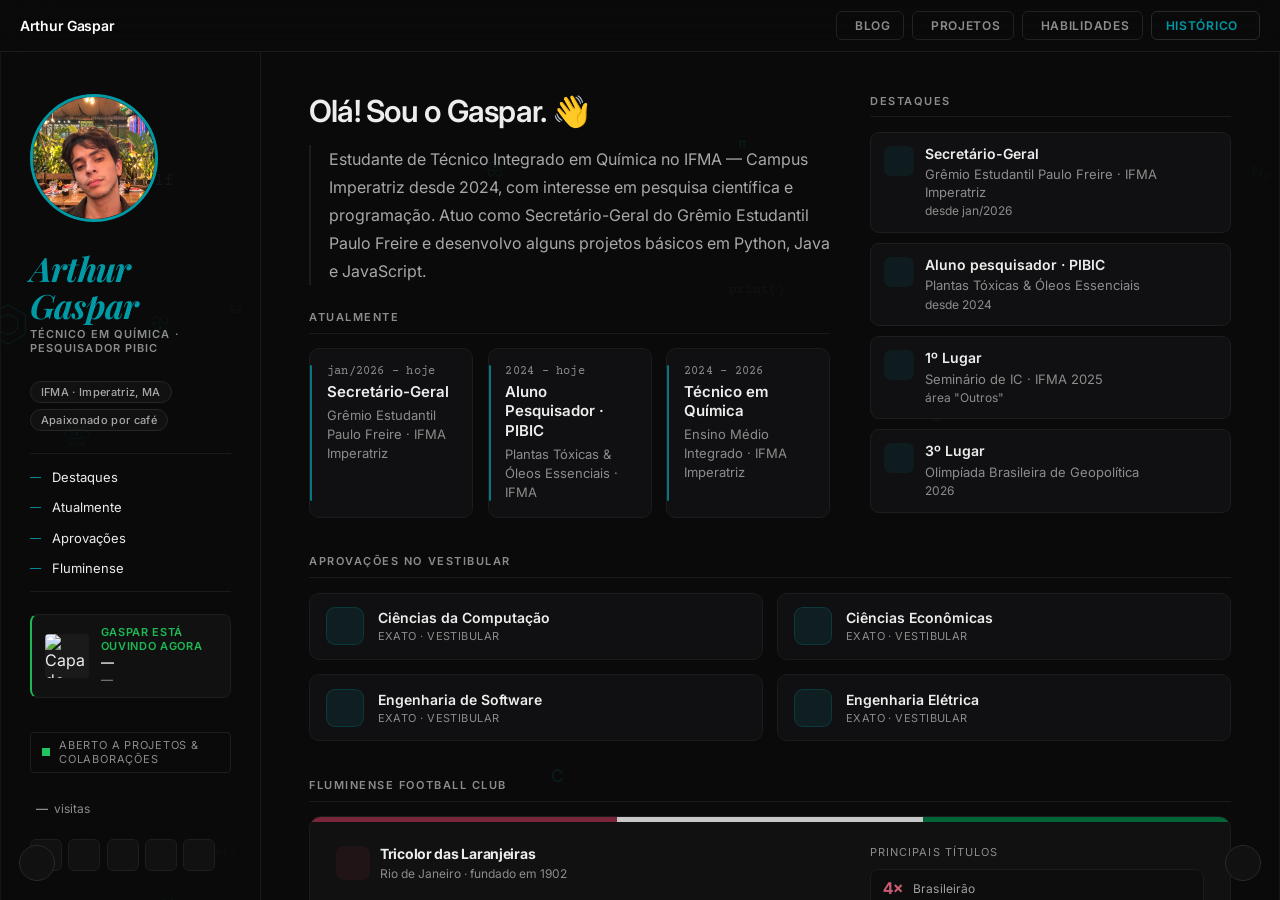
==== commit 2323a073: "Atualizações" ====
--- a/index.html
+++ b/index.html
@@ -216,6 +216,14 @@
                             <span class="aprov-icon" aria-hidden="true"><i class="fa-solid fa-code"></i></span>
                             <div class="aprov-text">
                                 <strong>Engenharia de Software</strong>
+                                <span>EXATO · Vestibular</span>
+                            </div>
+                            <i class="fa-solid fa-circle-check aprov-check" aria-hidden="true"></i>
+                        </div>
+                        <div class="aprov-card">
+                            <span class="aprov-icon" aria-hidden="true"><i class="fa-solid fa-bolt"></i></span>
+                            <div class="aprov-text">
+                                <strong>Engenharia Elétrica</strong>
                                 <span>EXATO · Vestibular</span>
                             </div>
                             <i class="fa-solid fa-circle-check aprov-check" aria-hidden="true"></i>
@@ -668,11 +676,12 @@
                             </button>
                             <div class="traj-panel">
                                 <div class="traj-panel-inner">
-                                    <p class="traj-desc">Aprovado pelo vestibular EXATO em três cursos de ensino superior:</p>
+                                    <p class="traj-desc">Aprovado pelo vestibular EXATO em quatro cursos de ensino superior:</p>
                                     <div class="traj-courses">
                                         <span class="traj-course">Ciências da Computação</span>
                                         <span class="traj-course">Ciências Econômicas</span>
                                         <span class="traj-course">Engenharia de Software</span>
+                                        <span class="traj-course">Engenharia Elétrica</span>
                                     </div>
                                 </div>
                             </div>
--- a/assets/css/style.css
+++ b/assets/css/style.css
@@ -100,7 +100,7 @@
 
 /* ── Botão principal (Mais informações) ─────────────────── */
 #btn-switch {
-    animation: pulseInfo 1.8s infinite;
+    animation: pulseInfo 3s ease-out infinite;
     box-shadow: 0 0 0 rgba(0, 154, 166, 0.7);
     display: flex;
     align-items: center;
@@ -119,10 +119,11 @@
     transition: background 0.2s, border-color 0.2s, color 0.2s;
 }
 
+/* pulso discreto: só um anel suave, sem crescer o botão */
 @keyframes pulseInfo {
-    0%   { transform: scale(1);    box-shadow: 0 0 0 0 rgba(0, 154, 166, 0.55); }
-    70%  { transform: scale(1.05); box-shadow: 0 0 0 10px rgba(0, 154, 166, 0); }
-    100% { transform: scale(1);    box-shadow: 0 0 0 0 rgba(0, 154, 166, 0); }
+    0%   { box-shadow: 0 0 0 0 rgba(0, 154, 166, 0.28); }
+    70%  { box-shadow: 0 0 0 6px rgba(0, 154, 166, 0); }
+    100% { box-shadow: 0 0 0 0 rgba(0, 154, 166, 0); }
 }
 
 #btn-switch:hover { background: rgba(0,154,166,0.1); border-color: #009aa6; }
@@ -2213,7 +2214,7 @@
     .now-timeline { grid-template-columns: repeat(3, 1fr); gap: 0.9rem; }
 
     /* Aprovações: 3 cursos lado a lado */
-    .aprov-grid { grid-template-columns: repeat(3, 1fr); gap: 0.9rem; }
+    .aprov-grid { grid-template-columns: repeat(2, 1fr); gap: 0.9rem; }
 
     /* Rodapé: Fluminense feature em largura total, corpo em 2 colunas */
     .flu-feature-body {
